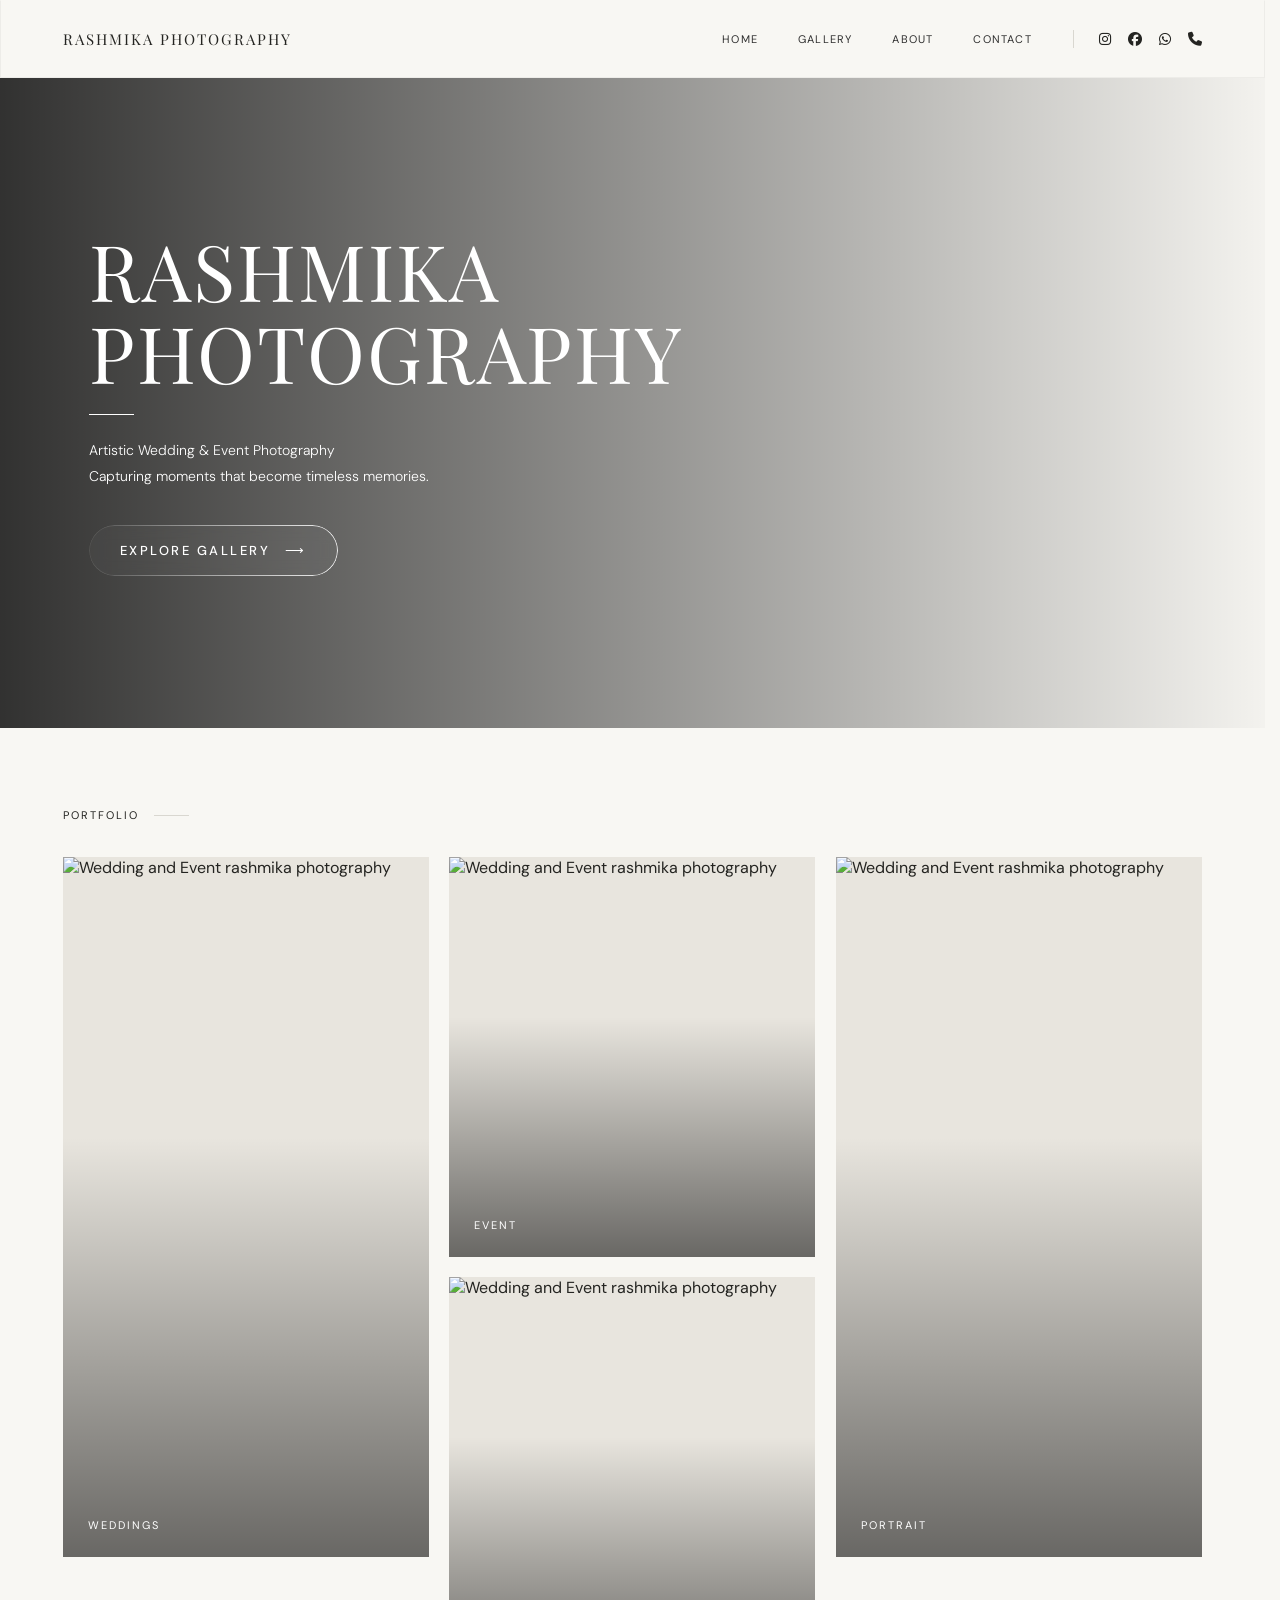
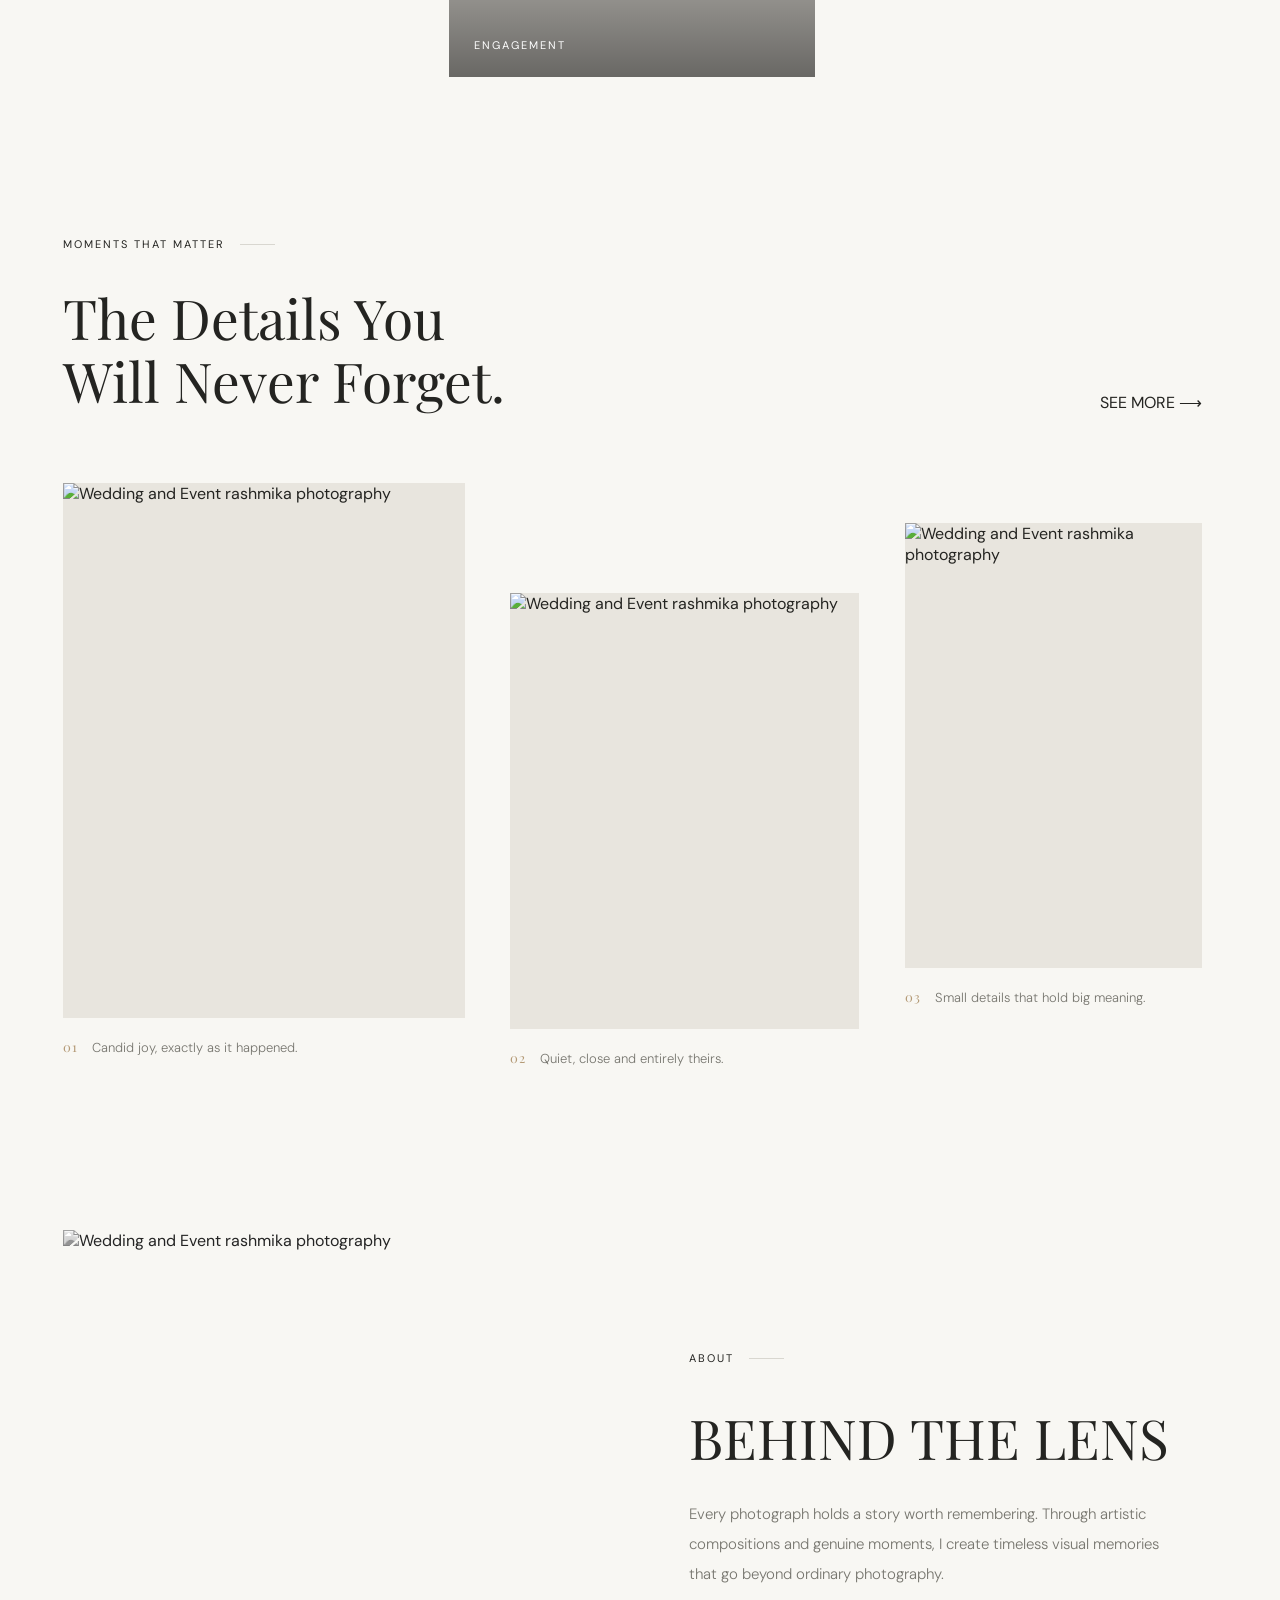
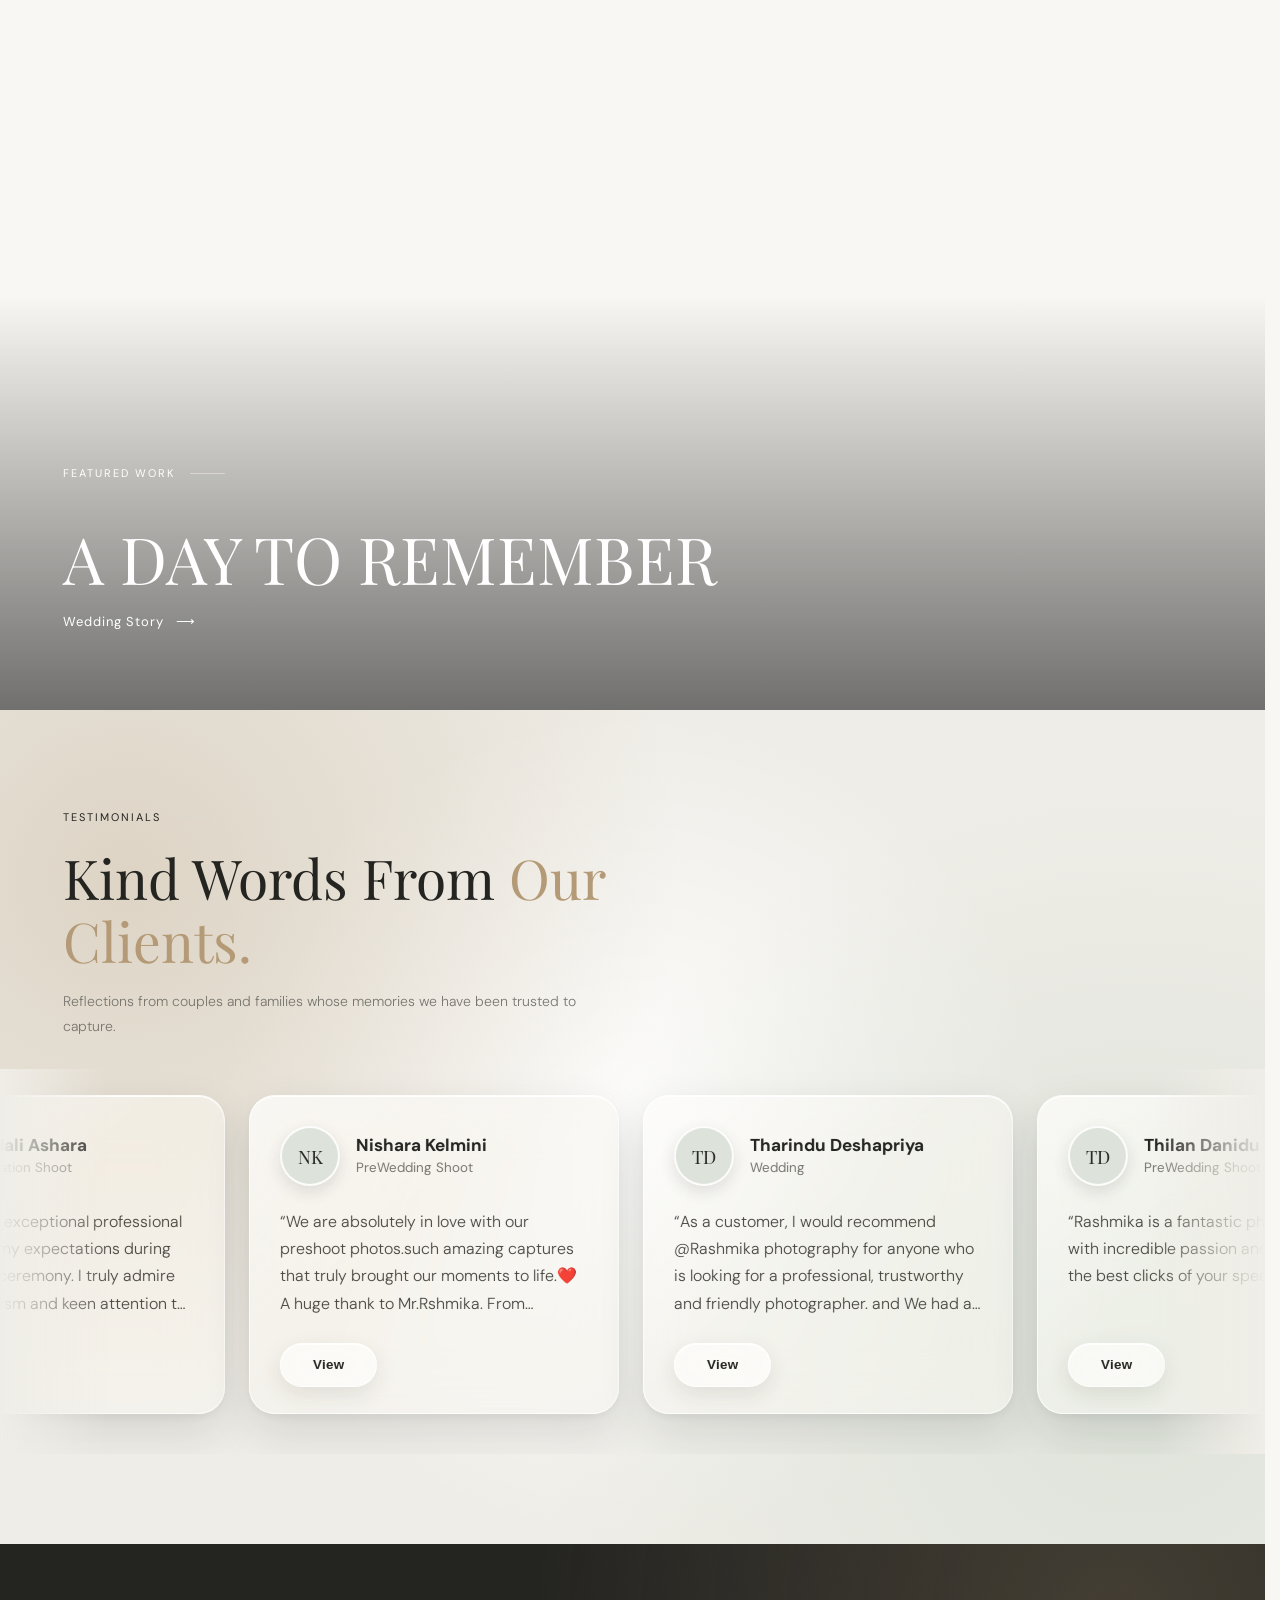
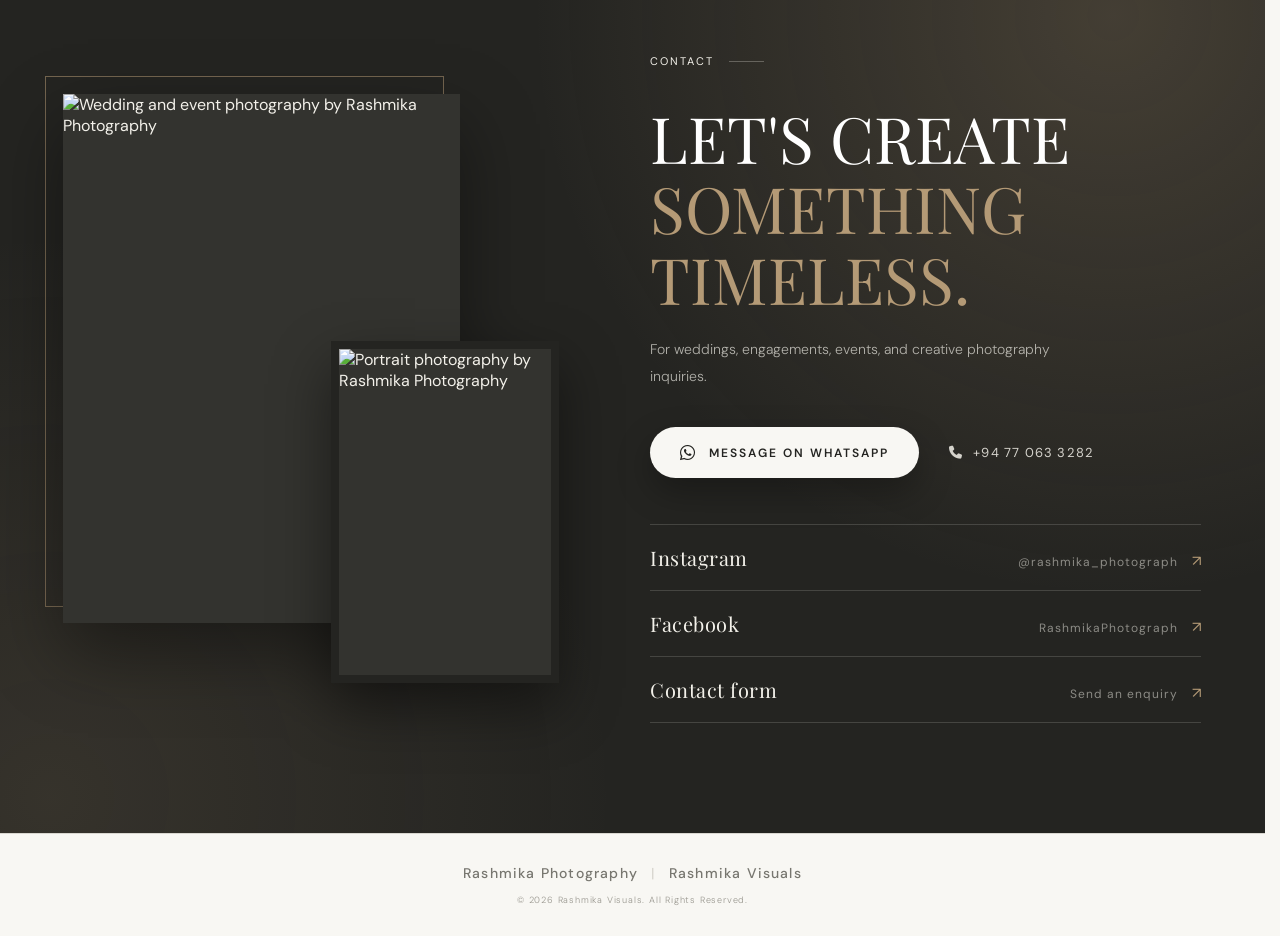
==== index.html @ 68384093 "Your commit message here" ====
<!DOCTYPE html>
<html lang="en">

<head>
    <meta charset="UTF-8">
    <meta name="viewport" content="width=device-width, initial-scale=1.0">

    <title>Rashmika Photography | Wedding Photography</title>
    <meta name="description" content="Artistic Wedding & Event Photography. Capturing moments that become timeless memories Artfully.">

    <!-- Open Graph / Facebook & WhatsApp -->
    <meta property="og:type" content="website">
    <meta property="og:url" content="https://rashmikaphotography.com/">
    <meta property="og:title" content="Rashmika Photography | Freeze Beautiful memories, Artfully">
    <meta property="og:description" content="Artistic Wedding & Event Photography. Capturing moments that become timeless memories Artfully.">
    <meta property="og:image" content="https://image.rashmikaphotography.com/gallery/galle-fort-rashmika-srimal-photograpy.webp">

    <!-- Twitter Card -->
    <meta name="twitter:card" content="summary_large_image">
    <meta name="twitter:url" content="https://rashmikaphotography.com/">
    <meta name="twitter:title" content="Rashmika Photography | Freeze Beautiful memories, Artfully">
    <meta name="twitter:description" content="Artistic Wedding & Event Photography. Capturing moments that become timeless memories Artfully">
    <meta name="twitter:image" content="https://image.rashmikaphotography.com/gallery/galle-fort-rashmika-srimal-photograpy.webp">

    <!-- Icons -->
    <link rel="icon" type="image/png" href="./Favilcon.png?v=2">
    <link rel="apple-touch-icon" href="./Favilcon.png?v=2">

    <!-- Fonts & icon library -->
    <link rel="preconnect" href="https://fonts.googleapis.com">
    <link rel="preconnect" href="https://fonts.gstatic.com" crossorigin>
    <link rel="preload" as="style" href="https://fonts.googleapis.com/css2?family=DM+Sans:wght@300;400;500;600&family=Playfair+Display:wght@400;500;600&display=optional">
    <link rel="stylesheet" href="https://fonts.googleapis.com/css2?family=DM+Sans:wght@300;400;500;600&family=Playfair+Display:wght@400;500;600&display=optional">
    <link rel="stylesheet" href="https://cdnjs.cloudflare.com/ajax/libs/font-awesome/6.7.2/css/all.min.css">

    <!-- Google tag (gtag.js) -->
    <script async src="https://www.googletagmanager.com/gtag/js?id=G-F079YV589F"></script>
    <script>
        window.dataLayer = window.dataLayer || [];
        function gtag() { dataLayer.push(arguments); }
        gtag('js', new Date());
        gtag('config', 'G-F079YV589F');
    </script>

    <style>
/* ==========================================================================
   TABLE OF CONTENTS
   1.  Design tokens
   2.  Base / reset
   3.  Shared components (section label, screen-reader text)
   4.  Header & navigation
   5.  Hero
   6.  Portfolio
   7.  Moments
   8.  About
   9.  Featured work
   10. Testimonials
   11. Contact
   12. Footer
   13. Scroll-reveal animation
   14. Reduced-motion overrides
   ========================================================================== */


/* ==========================================================================
   1. DESIGN TOKENS
   ========================================================================== */
:root {
    --bg: #f8f7f3;
    --text: #242421;
    --muted: #77766f;
    --border: #d9d7d0;
    --accent: #b49a76;
    --sage: #DDE3DA;

    --serif: 'Playfair Display', serif;
    --sans: 'DM Sans', sans-serif;

    --ease: cubic-bezier(.22, .61, .36, 1);
}


/* ==========================================================================
   2. BASE / RESET
   ========================================================================== */
* {
    margin: 0;
    padding: 0;
    box-sizing: border-box;
}

html {
    scrollbar-gutter: stable;
    scroll-behavior: smooth;
    scroll-padding-top: 82px;
}

body {
    background: var(--bg);
    color: var(--text);
    font-family: var(--sans);
    overflow-x: hidden;
}

a {
    color: inherit;
    text-decoration: none;
}

a,
button {
    -webkit-tap-highlight-color: rgba(180, 154, 118, 0.20);
}

a:focus,
button:focus {
    outline: none;
}

a:focus-visible,
button:focus-visible {
    outline: 1px solid var(--accent);
    outline-offset: 4px;
}

img {
    display: block;
    width: 100%;
    object-fit: cover;
}

h1, h2, h3 {
    font-family: var(--serif);
    font-weight: 400;
}

section {
    padding: 80px 5%;
}


/* ==========================================================================
   3. SHARED COMPONENTS
   ========================================================================== */
.section-label {
    display: flex;
    align-items: center;
    gap: 15px;
    margin-bottom: 35px;
    font-size: 11px;
    letter-spacing: 2px;
    text-transform: uppercase;
}

.section-label::after {
    content: "";
    width: 35px;
    height: 1px;
    background: var(--border);
}

/* Visually hidden, still readable by screen readers / search engines */
.sr-only {
    position: absolute;
    width: 1px;
    height: 1px;
    padding: 0;
    margin: -1px;
    overflow: hidden;
    clip: rect(0, 0, 0, 0);
    white-space: nowrap;
    border: 0;
}


/* ==========================================================================
   4. HEADER & NAVIGATION
   ========================================================================== */
/* ==========================================================================
   4. HEADER & NAVIGATION  (floating glass header + card menu)
   ========================================================================== */
header {
    position: sticky;
    top: 0;
    z-index: 1000;
    display: flex;
    align-items: center;
    justify-content: space-between;
    width: 100%;
    height: 78px;
    margin: 0 auto;
    padding: 0 5%;
    background: transparent;
    border-radius: 0;
    transition:
        top 0.55s var(--ease),
        width 0.55s var(--ease),
        padding 0.55s var(--ease),
        border-radius 0.55s var(--ease);
}

/* Glass layer lives in ::before so child glass (mobile menu) still blurs the page */
header::before {
    content: "";
    position: absolute;
    inset: 0;
    z-index: -1;
    pointer-events: none;
    border-radius: inherit;
    background: var(--bg);
    border: 1px solid rgba(0, 0, 0, 0.04);
    border-top-color: transparent;
    -webkit-backdrop-filter: blur(0px) saturate(100%);
    backdrop-filter: blur(0px) saturate(100%);
    box-shadow: 0 0 0 rgba(36, 36, 33, 0);
    transition:
        background 0.55s var(--ease),
        border-color 0.55s var(--ease),
        box-shadow 0.55s var(--ease),
        backdrop-filter 0.55s var(--ease),
        -webkit-backdrop-filter 0.55s var(--ease);
}

/* ---- Scrolled: floating, rounded, glass ---- */
header.scrolled {
    top: 14px;
    width: calc(100% - 32px);
    padding: 0 28px;
    border-radius: 26px;
}

header.scrolled::before {
    background: rgba(248, 247, 243, 0.55);
    border-color: rgba(255, 255, 255, 0.75);
    -webkit-backdrop-filter: blur(24px) saturate(185%);
    backdrop-filter: blur(24px) saturate(185%);
    box-shadow:
        0 18px 44px rgba(36, 36, 33, 0.14),
        0 4px 12px rgba(36, 36, 33, 0.06),
        inset 0 1px 0 rgba(255, 255, 255, 0.9);
}

.logo {
    font-family: var(--serif);
    font-size: 23px;
    letter-spacing: 3px;
    white-space: nowrap;
    transition: font-weight 0.4s ease;
}

    .logo {
        font-size: 15px;
        letter-spacing: 2px;
    }

header.scrolled .logo {
    font-weight: 600;
}

.nav-area {
    display: flex;
    align-items: center;
    gap: 25px;
}

nav {
    display: flex;
    align-items: center;
    gap: 8px;
}

nav a {
    padding: 11px 15px;
    font-size: 11px;
    letter-spacing: 1.2px;
    text-transform: uppercase;
    color: #303030; /* gray color */
    border: 1px solid transparent;
    border-radius: 50px;
    transition:
        border-color 0.18s ease,
        color 0.18s ease,
        background 0.18s ease,
        font-weight 0.3s ease;
}

/* Slightly bolder, still refined, once the header turns to glass */
header.scrolled nav a {
    font-weight: 600;
    
}

nav a:hover {
    color: var(--text);
    background: transparent;
    border-color: var(--text);
}

/* Social icons */
.socials {
    display: flex;
    align-items: center;
    gap: 17px;
    padding-left: 25px;
    border-left: 1px solid var(--border);
}



.socials a {
    font-size: 14px;
    font-weight: 600;
    transition: color 0.2s ease;
}

.socials .fa-facebook-f {
    font-size: 13px;
    opacity: 0.85;
}


.socials a:hover {
    color: var(--accent);
}

/* Mobile menu button (hidden on desktop) */
.menu-toggle {
    display: none;
    background: none;
    border: none;
    font-size: 26px;
    color: var(--text);
    cursor: pointer;
}

/* ---- Tablet ---- */
@media (max-width: 900px) {
    header {
        height: 72px;
    }

    header.scrolled {
        padding: 0 20px;
    }

    .logo {
        font-size: 19px;
    }

    .nav-area {
        gap: 10px;
    }

    nav {
        gap: 0;
    }

    nav a {
        padding: 10px 9px;
        font-size: 10px;
    }

    .socials {
        gap: 10px;
        padding-left: 12px;
    }
}

/* ---- Mobile: floating card menu that grows out of the button ---- */
@media (max-width: 650px) {
    header.scrolled {
        top: 10px;
        width: calc(100% - 20px);
        border-radius: 22px;
    }

    .menu-toggle {
        display: block;
        position: relative;
        z-index: 2;
        width: 40px;
        height: 40px;
        line-height: 1;
        -webkit-tap-highlight-color: transparent;
    }

    .nav-area {
        position: absolute;
        top: calc(100% + 10px);          /* gap between header and menu */
        left: 24px;                       /* page visible on both sides */
        right: 24px;
        width: auto;
        flex-direction: column;
        align-items: stretch;
        gap: 0;
        padding: 22px 6% 24px;
        border: 1px solid rgba(255, 255, 255, 0.8);
        border-radius: 26px;
        background: rgba(248, 247, 243, 0.62);
        -webkit-backdrop-filter: blur(26px) saturate(190%);
        backdrop-filter: blur(26px) saturate(190%);
        box-shadow:
            0 28px 70px rgba(36, 36, 33, 0.2),
            0 6px 16px rgba(36, 36, 33, 0.07),
            inset 0 1px 0 rgba(255, 255, 255, 0.9);

        /* closed state: tiny, sitting at the menu button (top-right) */
                transform-origin: calc(100% - 15px) -46px;
        transform: scale(0.06);
        opacity: 0;
        visibility: hidden;
        pointer-events: none;
        transition:
            transform 0.42s cubic-bezier(0.55, 0, 0.8, 0.3),
            opacity 0.28s ease 0.08s,
            visibility 0s linear 0.45s;
    }

    /* Scrolled header is inset 10px already, so the card matches its width */
        /* Scrolled header is already inset 10px, so a smaller extra inset is enough */
    header.scrolled .nav-area {
        left: 14px;
        right: 14px;
        transform-origin: calc(100% - 26px) -46px;
    }

    .nav-area.active {
        transform: scale(1);
        opacity: 1;
        visibility: visible;
        pointer-events: auto;
        transition:
            transform 0.6s cubic-bezier(0.22, 1.12, 0.36, 1),
            opacity 0.3s ease,
            visibility 0s;
    }

    nav {
        flex-direction: column;
        align-items: center;
        justify-content: center;
        gap: 6px;
        width: 100%;
    }

    nav a {
        width: fit-content;
        padding: 12px 24px;
        font-size: 12px;
        font-weight: 600;
        letter-spacing: 1.8px;
        text-align: center;
        opacity: 0;
        transform: translateY(-8px);
        transition:
            opacity 0.3s ease,
            transform 0.45s var(--ease),
            border-color 0.2s ease,
            background 0.2s ease;
        -webkit-tap-highlight-color: transparent;
    }

    nav a:active,
    nav a:focus {
        color: var(--text);
        background: rgba(180, 154, 118, 0.14);
        border-color: rgba(180, 154, 118, 0.35);
    }

    /* Staggered reveal after the card has grown */
    .nav-area.active nav a {
        opacity: 1;
        transform: translateY(0);
    }

    .nav-area.active nav a:nth-child(1) { transition-delay: 0.14s; }
    .nav-area.active nav a:nth-child(2) { transition-delay: 0.19s; }
    .nav-area.active nav a:nth-child(3) { transition-delay: 0.24s; }
    .nav-area.active nav a:nth-child(4) { transition-delay: 0.29s; }

    .socials {
        justify-content: center;
        gap: 22px;
        margin-top: 12px;
        padding: 18px 10px 0;
        border-left: none;
        border-top: 1px solid rgba(36, 36, 33, 0.12);
    }
}

@media (prefers-reduced-motion: reduce) {
    header,
    header::before,
    .nav-area,
    nav a {
        transition: none !important;
    }
}


/* ==========================================================================
   5. HERO
   ========================================================================== */
.hero {
    position: relative;
    display: flex;
    align-items: center;
    height: 650px;
    min-height: 550px;
    padding: 0 7%;
    color: white;
    background:
        linear-gradient(90deg, rgba(0, 0, 0, 0.80), rgba(0, 0, 0, 0.02)),
        url('https://image.rashmikaphotography.com/asset%20image/rashmika-photography-wedding-.webp')
        center 45% / cover no-repeat;
}

.hero-content {
    max-width: 480px;
}

.hero h1 {
    margin-bottom: 20px;
    font-size: clamp(40px, 7vw, 78px);
    line-height: 1.05;
    letter-spacing: 2px;
}

.hero-line {
    width: 45px;
    height: 1px;
    margin-bottom: 22px;
    background: white;
}

.hero p {
    max-width: 350px;
    font-size: 14px;
    font-weight: 300;
    line-height: 1.9;
}

/* Hero call-to-action with animated border shine */
.hero-link {
    position: relative;
    z-index: 1;
    display: inline-flex;
    align-items: center;
    gap: 15px;
    margin-top: 35px;
    padding: 16px 30px;
    font-size: 13px;
    font-weight: 500;
    letter-spacing: 2.5px;
    text-transform: uppercase;
    color: #ffffff;
    background: rgba(255, 255, 255, 0.03);
    background-clip: padding-box;
    border: 1px solid transparent;
    border-radius: 50px;
    backdrop-filter: blur(8px);
    transition: all 0.4s cubic-bezier(0.16, 1, 0.3, 1);
}

.hero-link::before {
    content: '';
    position: absolute;
    inset: -1px;
    z-index: -1;
    padding: 1px;
    border-radius: 50px;
    background: linear-gradient(
        90deg,
        rgba(255, 255, 255, 0.1) 0%,
        rgba(255, 255, 255, 0.9) 50%,
        rgba(255, 255, 255, 0.1) 100%
    );
    background-size: 200% 100%;
    -webkit-mask:
        linear-gradient(#fff 0 0) content-box,
        linear-gradient(#fff 0 0);
    -webkit-mask-composite: xor;
    mask:
        linear-gradient(#fff 0 0) content-box,
        linear-gradient(#fff 0 0);
    mask-composite: exclude;
    animation: borderShine 3.5s infinite linear;
    pointer-events: none;
}

@keyframes borderShine {
    0%   { background-position: 200% 0; }
    100% { background-position: -200% 0; }
}

.hero-link span {
    display: inline-block;
    transition: transform 0.3s cubic-bezier(0.16, 1, 0.3, 1);
}

.hero-link:hover {
    color: var(--text);
    background: #ffffff;
    box-shadow: 0 10px 30px rgba(255, 255, 255, 0.15);
    transform: translateY(-2px);
}

.hero-link:hover span {
    transform: translateX(6px);
}

.hero-link:active {
    transform: translateY(0) scale(0.97);
}

@media (max-width: 768px) {
    .hero {
        height: 500px;
        background:
            linear-gradient(90deg, rgba(0, 0, 0, 0.75) 0%, rgba(0, 0, 0, 0.35) 100%),
            url('https://image.rashmikaphotography.com/asset%20image/hero-rashmika-photography.avif')
            center center / cover no-repeat;
    }
}

@media (max-width: 768px) {
    .hero-content {
        margin-top: 90px;
    }
}


/* ==========================================================================
   6. PORTFOLIO
   ========================================================================== */
.portfolio-grid {
    display: grid;
    grid-template-columns: 1fr 1fr 1fr;
    gap: 20px;
    align-items: start;
}

.portfolio-column {
    display: flex;
    flex-direction: column;
    gap: 20px;
}

.portfolio-item {
    position: relative;
    overflow: hidden;
    background: #e8e5de;
    cursor: pointer;
    -webkit-tap-highlight-color: rgba(180, 154, 118, 0.20);
}

.portfolio-item img {
    height: 100%;
    min-height: 300px;
    transition: transform 0.8s cubic-bezier(.2, .7, .2, 1);
}

.portfolio-item:hover img {
    transform: scale(1.045);
}

.portfolio-item.tall img,
.portfolio-item.large img {
    height: 700px;
}

.portfolio-item.medium img {
    height: 400px;
}

/* Bottom gradient behind the title */
.portfolio-item::after {
    content: "";
    position: absolute;
    inset: 40% 0 0;
    background: linear-gradient(transparent, rgba(0, 0, 0, 0.55));
    pointer-events: none;
}

.portfolio-title {
    position: absolute;
    bottom: 25px;
    left: 25px;
    z-index: 2;
    font-size: 11px;
    letter-spacing: 2px;
    text-transform: uppercase;
    color: white;
}

@media (max-width: 900px) {
    .portfolio-item.tall img,
    .portfolio-item.large img {
        height: 400px;
    }
}

@media (max-width: 768px) {
    .portfolio-grid {
        grid-template-columns: 1fr;
    }
}


/* ==========================================================================
   7. MOMENTS THAT MATTER
   ========================================================================== */
.moments-head {
    display: flex;
    justify-content: space-between;
    align-items: flex-end;
    gap: 30px;
    margin-bottom: 70px;
}

.moments-head h2 {
    font-size: clamp(34px, 5vw, 55px);
    line-height: 1.15;
}

.moments-link {
    white-space: nowrap;
}

.moments-grid {
    display: grid;
    grid-template-columns: 1.15fr 1fr 0.85fr;
    gap: 4%;
    align-items: start;
}

.moment {
    margin: 0;
}

/* Staggered vertical rhythm */
.moment:nth-child(2) { margin-top: 110px; }
.moment:nth-child(3) { margin-top: 40px; }

.moment-frame {
    overflow: hidden;
    background: #e8e5de;
}

.moment-frame img {
    height: 100%;
    transition: transform 1s cubic-bezier(.2, .7, .2, 1);
}

.moment:nth-child(1) .moment-frame { aspect-ratio: 3 / 4; }
.moment:nth-child(2) .moment-frame { aspect-ratio: 4 / 5; }
.moment:nth-child(3) .moment-frame { aspect-ratio: 2 / 3; }

.moment figcaption {
    display: flex;
    align-items: baseline;
    gap: 14px;
    margin-top: 18px;
    font-size: 13px;
    font-weight: 300;
    line-height: 1.7;
    color: var(--muted);
}

.moment figcaption span {
    font-family: var(--serif);
    font-size: 13px;
    letter-spacing: 1px;
    color: var(--accent);
}

/* Hover zoom only on devices that truly hover */
@media (hover: hover) {
    .moment:hover .moment-frame img {
        transform: scale(1.05);
    }
}

@media (max-width: 900px) {
    .moments-grid {
        grid-template-columns: 1fr 1fr;
        gap: 30px;
    }

    .moment:nth-child(1) { grid-column: 1 / -1; }
    .moment:nth-child(1) .moment-frame { aspect-ratio: 4 / 3; }
    .moment:nth-child(2) { margin-top: 0; }
    .moment:nth-child(3) { margin-top: 50px; }
}

@media (max-width: 600px) {
    .moments-head {
        flex-direction: column;
        align-items: flex-start;
        margin-bottom: 45px;
    }

    .moments-grid {
        grid-template-columns: 1fr;
        gap: 45px;
    }

    .moment:nth-child(n) { margin-top: 0; }

    /* Gentle stagger kept on mobile */
    .moment:nth-child(2) {
        width: 85%;
        margin-left: auto;
    }

    .moment:nth-child(1) .moment-frame,
    .moment:nth-child(2) .moment-frame,
    .moment:nth-child(3) .moment-frame {
        aspect-ratio: 4 / 5;
    }
}


/* ==========================================================================
   8. ABOUT
   ========================================================================== */
.about {
    display: grid;
    grid-template-columns: 1fr 1fr;
    align-items: center;
    gap: 10%;
}

.about-image img {
    height: 480px;
    filter: grayscale(100%);
}

.about-content {
    max-width: 500px;
}

.about-content h2 {
    margin-bottom: 25px;
    font-size: clamp(38px, 5vw, 55px);
}

.about-content p {
    font-size: 15px;
    font-weight: 300;
    line-height: 2;
    color: var(--muted);
}


/* ==========================================================================
   9. FEATURED WORK
   ========================================================================== */
.featured {
    display: flex;
    align-items: end;
    height: 520px;
    color: white;
    background:
        linear-gradient(0deg, rgba(0, 0, 0, 0.55), transparent 80%),
        url('https://image.rashmikaphotography.com/asset%20image/rashmika-photography-about.webp')
        center 50% / cover no-repeat;
}

.featured-content h2 {
    margin-bottom: 12px;
    font-size: clamp(38px, 6vw, 65px);
}

.featured-content p {
    font-size: 13px;
    letter-spacing: 1px;
}


/* ==========================================================================
   10. TESTIMONIALS (glass marquee + screenshot popup)
   ========================================================================== */
.testimonials-section {
    position: relative;
    overflow: hidden;
    padding: 100px 0 90px; /* no side padding: marquee spans full width */
    background:
        radial-gradient(circle at 10% 20%, rgba(180, 154, 118, .30), transparent 42%),
        radial-gradient(circle at 90% 80%, rgba(221, 227, 218, .95), transparent 46%),
        radial-gradient(circle at 50% 50%, rgba(255, 255, 255, .9), transparent 55%),
        #EFEDE7;
}

.t-head {
    max-width: 760px;
    margin-bottom: 30px;
    padding: 0 5%;
}

.t-head .section-label {
    margin-bottom: 22px;
}

.t-head h2 {
    margin-bottom: 16px;
    font-size: clamp(34px, 5vw, 55px);
    line-height: 1.15;
}

.t-head h2 .accent {
    color: var(--accent);
}

.t-head p {
    max-width: 520px;
    font-size: 14px;
    font-weight: 300;
    line-height: 1.8;
    color: var(--muted);
}

/* ---- Marquee ---- */
.t-marquee {
    position: relative;
    width: 100%;
    padding: 26px 0 40px;
    overflow: hidden;
    cursor: grab;
    touch-action: pan-y;
    user-select: none;
    -webkit-user-select: none;
}

.t-marquee.is-drag {
    cursor: grabbing;
}

.t-marquee img {
    pointer-events: none;
    -webkit-user-drag: none;
}

/* Edge fades */
.t-marquee::before,
.t-marquee::after {
    content: "";
    position: absolute;
    top: 0;
    bottom: 0;
    z-index: 2;
    width: 110px;
    pointer-events: none;
}

.t-marquee::before { left: 0;  background: linear-gradient(to right, #EFEDE7, rgba(239, 237, 231, 0)); }
.t-marquee::after  { right: 0; background: linear-gradient(to left,  #EFEDE7, rgba(239, 237, 231, 0)); }

.t-track {
    display: flex;
    width: max-content;
    will-change: transform;
}

/* ---- Glass card ---- */
.t-card {
    position: relative;
    isolation: isolate;
    display: flex;
    flex-direction: column;
    flex-shrink: 0;
    width: 370px;
    margin-right: 24px;
    padding: 30px 30px 26px;
    overflow: hidden;
    border: 1px solid rgba(255, 255, 255, .75);
    border-radius: 26px;
    background: rgba(248, 247, 243, .58);
    backdrop-filter: blur(26px) saturate(180%);
    -webkit-backdrop-filter: blur(26px) saturate(180%);
    box-shadow:
        0 18px 45px rgba(36, 36, 33, .12),
        0 4px 10px rgba(36, 36, 33, .05),
        inset 0 1px 0 rgba(255, 255, 255, .9);
    transition:
        transform 400ms var(--ease),
        box-shadow 400ms var(--ease),
        background 400ms var(--ease);
}

.t-card::before {
    content: "";
    position: absolute;
    inset: 0;
    z-index: -1;
    pointer-events: none;
    background: linear-gradient(135deg, rgba(255, 255, 255, .55) 0%, rgba(255, 255, 255, 0) 45%);
}

@media (hover: hover) {
    .t-card:hover {
        transform: translateY(-6px);
        background: rgba(255, 255, 255, .72);
        box-shadow:
            0 30px 70px rgba(36, 36, 33, .18),
            0 8px 18px rgba(36, 36, 33, .07),
            inset 0 1px 0 #fff;
    }
}

/* Card header: avatar + name */
.t-head-row {
    display: flex;
    align-items: center;
    gap: 16px;
    margin-bottom: 22px;
}

.t-avatar {
    position: relative;
    display: grid;
    place-items: center;
    flex: 0 0 60px;
    width: 60px;
    height: 60px;
    overflow: hidden;
    font-family: var(--serif);
    font-size: 1.15rem;
    color: var(--text);
    background: var(--sage);
    border: 2px solid rgba(255, 255, 255, .9);
    border-radius: 50%;
    box-shadow: 0 6px 16px rgba(36, 36, 33, .12);
}

.t-avatar img {
    position: absolute;
    inset: 0;
    width: 100%;
    height: 100%;
    object-fit: cover;
}

.t-who {
    min-width: 0;
}

.t-name {
    margin: 0;
    font-family: var(--sans);
    font-size: 1.08rem;
    font-weight: 700;
    letter-spacing: 0;
    line-height: 1.25;
    color: var(--text);
}

.t-org {
    display: block;
    margin-top: 3px;
    font-size: .84rem;
    line-height: 1.35;
    color: var(--muted);
}

/* Review text: always clamped to 4 lines */
.t-text {
    display: -webkit-box;
    height: calc(1.7em * 4);
    margin: 0 0 26px;
    overflow: hidden;
    font-size: 1rem;
    font-weight: 300;
    line-height: 1.7;
    color: #46453f;
    -webkit-line-clamp: 4;
    line-clamp: 4;
    -webkit-box-orient: vertical;
}

/* "View" button */
.t-view {
    align-self: flex-start;
    display: inline-flex;
    align-items: center;
    justify-content: center;
    min-height: 44px;
    margin-top: auto;
    padding: 10px 32px;
    font-size: .84rem;
    font-weight: 700;
    letter-spacing: .02em;
    color: var(--text);
    background: rgba(255, 255, 255, .55);
    border: 1px solid rgba(255, 255, 255, .8);
    border-radius: 999px;
    backdrop-filter: blur(20px) saturate(180%);
    -webkit-backdrop-filter: blur(20px) saturate(180%);
    box-shadow: 0 8px 22px rgba(36, 36, 33, .10), inset 0 1px 0 rgba(255, 255, 255, .9);
    cursor: pointer;
    transition: transform 300ms var(--ease), background 300ms var(--ease);
}

@media (hover: hover) {
    .t-view:hover {
        background: rgba(255, 255, 255, .9);
        transform: translateY(-2px);
    }
}

.t-view:active {
    transform: scale(.95);
}

/* ---- Screenshot popup ---- */
.t-modal {
    position: fixed;
    inset: 0;
    z-index: 2000;
    display: none;
    align-items: center;
    justify-content: center;
    padding: 20px;
}

.t-modal.is-on {
    display: flex;
}

.t-backdrop {
    position: absolute;
    inset: 0;
    opacity: 0;
    background: rgba(36, 36, 33, .38);
    backdrop-filter: blur(6px);
    -webkit-backdrop-filter: blur(6px);
    transition: opacity 500ms var(--ease);
}

.t-modal.is-open .t-backdrop {
    opacity: 1;
}

.t-panel {
    position: relative;
    width: min(600px, 100%);
    max-height: calc(100dvh - 40px);
    overflow: hidden;
    background: rgba(248, 247, 243, .9);
    border: 1px solid rgba(255, 255, 255, .8);
    backdrop-filter: blur(30px) saturate(190%);
    -webkit-backdrop-filter: blur(30px) saturate(190%);
    box-shadow: 0 40px 100px rgba(36, 36, 33, .35), inset 0 1px 0 rgba(255, 255, 255, .9);
    clip-path: inset(0 round 26px);
    transition: clip-path 520ms cubic-bezier(.32, .72, 0, 1);
    will-change: clip-path;
}

.t-panel-in {
    padding: 26px;
    opacity: 0;
    transform: translateY(10px);
    transition: opacity 300ms ease, transform 500ms var(--ease);
}

.t-modal.is-open .t-panel-in {
    opacity: 1;
    transform: none;
    transition-delay: 220ms;
}

.t-panel-top {
    display: flex;
    align-items: center;
    gap: 14px;
    margin-bottom: 18px;
    padding-right: 52px;
}

.t-panel-top .t-avatar {
    flex-basis: 46px;
    width: 46px;
    height: 46px;
    font-size: 1rem;
}

.t-shot {
    display: grid;
    place-items: center;
    min-height: 160px;
    overflow: hidden;
    font-size: .8rem;
    color: var(--muted);
    background: rgba(255, 255, 255, .7);
    border: 1px solid var(--border);
    border-radius: 16px;
}

.t-shot img {
    display: block;
    width: 100%;
    height: auto;
    max-height: calc(100dvh - 190px);
    object-fit: contain;
}

.t-close {
    position: absolute;
    top: 18px;
    right: 18px;
    z-index: 3;
    display: grid;
    place-items: center;
    width: 40px;
    height: 40px;
    opacity: 0;
    background: rgba(255, 255, 255, .7);
    border: 1px solid rgba(255, 255, 255, .85);
    border-radius: 50%;
    box-shadow: 0 6px 18px rgba(36, 36, 33, .12);
    cursor: pointer;
    transform: scale(.7) rotate(-45deg);
    transition: opacity 300ms ease, transform 450ms var(--ease), background 250ms ease;
}

.t-modal.is-open .t-close {
    opacity: 1;
    transform: none;
    transition-delay: 260ms;
}

.t-close:hover {
    background: #fff;
}

.t-close::before,
.t-close::after {
    content: "";
    position: absolute;
    width: 16px;
    height: 1.5px;
    background: var(--text);
}

.t-close::before { transform: rotate(45deg); }
.t-close::after  { transform: rotate(-45deg); }

@media (max-width: 768px) {
    .testimonials-section {
        padding: 70px 0 60px;
    }

    .t-card {
        width: 304px;
        margin-right: 16px;
        padding: 24px 22px 22px;
        border-radius: 22px;
    }

    .t-avatar {
        flex-basis: 54px;
        width: 54px;
        height: 54px;
    }

    .t-name { font-size: 1rem; }
    .t-text { font-size: .95rem; }

    .t-marquee::before,
    .t-marquee::after {
        width: 40px;
    }

    .t-panel-in {
        padding: 20px;
    }
}


/* ==========================================================================
   11. CONTACT
   Dark "finale" section: photo collage + rotating badge on one side,
   headline, primary call-to-action and refined link list on the other.
   ========================================================================== */
.contact {
    position: relative;
    overflow: hidden;
    padding: 110px 5%;
    color: #f3f1ea;
    background:
        radial-gradient(circle at 88% 8%, rgba(180, 154, 118, .22), transparent 42%),
        radial-gradient(circle at 4% 96%, rgba(180, 154, 118, .12), transparent 38%),
        var(--text);
}

.contact-inner {
    display: grid;
    grid-template-columns: minmax(0, .9fr) minmax(0, 1fr);
    grid-template-areas: "visual content";
    align-items: center;
    gap: 8%;
    max-width: 1240px;
    margin: 0 auto;
}

.contact .section-label::after {
    background: rgba(243, 241, 234, .28);
}

/* ---- Photo collage ---- */
.contact-visual {
    grid-area: visual;
    position: relative;
    width: 100%;
    max-width: 540px;
    padding-bottom: 60px;
}

/* Thin offset frame behind the main photo */
.contact-visual::before {
    content: "";
    position: absolute;
    top: -18px;
    left: -18px;
    width: 80%;
    aspect-ratio: 3 / 4;
    border: 1px solid rgba(180, 154, 118, .55);
    pointer-events: none;
}

.contact-photo {
    position: relative;
    overflow: hidden;
    background: #33332f;
}

.contact-photo img {
    height: 100%;
    transition: transform 1.2s cubic-bezier(.2, .7, .2, 1);
}

.contact-photo--main {
    width: 80%;
    aspect-ratio: 3 / 4;
    box-shadow: 0 30px 70px rgba(0, 0, 0, .4);
}

.contact-photo--accent {
    position: absolute;
    right: 0;
    bottom: 0;
    width: 46%;
    aspect-ratio: 2 / 3;
    border: 8px solid var(--text);  /* same colour as the section = "cut-out" look */
    box-shadow: 0 24px 55px rgba(0, 0, 0, .45);
}

@media (hover: hover) {
    .contact-visual:hover .contact-photo img {
        transform: scale(1.05);
    }
}

/* Rotating circular badge */
.contact-badge {
    position: absolute;
    top: 5%;
    right: 2%;
    z-index: 2;
    display: grid;
    place-items: center;
    width: 124px;
    height: 124px;
    color: var(--text);
    background: var(--accent);
    border-radius: 50%;
    box-shadow: 0 18px 40px rgba(0, 0, 0, .35);
}

.contact-badge svg {
    position: absolute;
    inset: 0;
    width: 100%;
    height: 100%;
    animation: badgeSpin 22s linear infinite;
}

.contact-badge text {
    font-family: var(--sans);
    font-size: 15px;
    font-weight: 600;
    fill: currentColor;
}

.contact-badge i {
    font-size: 22px;
}

@keyframes badgeSpin {
    to { transform: rotate(360deg); }
}

/* ---- Content ---- */
.contact-content {
    grid-area: content;
}

.contact h2 {
    margin-bottom: 22px;
    font-size: clamp(38px, 5vw, 64px);
    line-height: 1.1;
    color: #fff;
}

.contact h2 .accent {
    color: var(--accent);
}

.contact-content p {
    max-width: 420px;
    margin-bottom: 38px;
    font-size: 14px;
    font-weight: 300;
    line-height: 1.9;
    color: rgba(243, 241, 234, .68);
}

.contact-actions {
    display: flex;
    flex-wrap: wrap;
    align-items: center;
    gap: 16px 30px;
    margin-bottom: 46px;
}

.contact-cta {
    display: inline-flex;
    align-items: center;
    gap: 12px;
    padding: 17px 30px;
    font-size: 12px;
    font-weight: 600;
    letter-spacing: 2px;
    text-transform: uppercase;
    color: var(--text);
    background: var(--bg);
    border-radius: 50px;
    box-shadow: 0 14px 34px rgba(0, 0, 0, .28);
    transition:
        background 300ms var(--ease),
        transform 300ms var(--ease),
        box-shadow 300ms var(--ease);
}

.contact-cta i {
    font-size: 17px;
}

.contact-cta:hover {
    background: var(--accent);
    box-shadow: 0 18px 40px rgba(180, 154, 118, .28);
    transform: translateY(-2px);
}

.contact-cta:active {
    transform: scale(.97);
}

.contact-call {
    display: inline-flex;
    align-items: center;
    gap: 10px;
    font-size: 13px;
    letter-spacing: 1.2px;
    color: rgba(243, 241, 234, .85);
    transition: color .25s ease;
}

.contact-call:hover {
    color: var(--accent);
}

.contact-links {
    border-top: 1px solid rgba(243, 241, 234, .16);
}

.contact-links a {
    display: flex;
    align-items: baseline;
    gap: 14px;
    padding: 19px 0;
    border-bottom: 1px solid rgba(243, 241, 234, .16);
    transition: padding .25s ease, color .25s ease;
}

.contact-link-name {
    font-family: var(--serif);
    font-size: 20px;
    letter-spacing: .5px;
}

.contact-link-handle {
    margin-left: auto;
    font-size: 12px;
    letter-spacing: 1px;
    color: rgba(243, 241, 234, .5);
}

.contact-link-arrow {
    font-size: 15px;
    color: var(--accent);
    transition: transform .25s ease;
}

.contact-links a:hover {
    padding-left: 10px;
    color: var(--accent);
}

.contact-links a:hover .contact-link-arrow {
    transform: translate(3px, -3px);
}

@media (max-width: 900px) {
    .contact {
        padding: 80px 6%;
    }

    .contact-inner {
        grid-template-columns: 1fr;
        grid-template-areas:
            "content"
            "visual";
        gap: 80px;
    }

    .contact-visual {
        justify-self: center;
        max-width: 440px;
    }
}

@media (max-width: 480px) {
    .contact-cta {
        justify-content: center;
        width: 100%;
    }

    .contact-badge {
        width: 96px;
        height: 96px;
    }

    .contact-badge i {
        font-size: 18px;
    }

    .contact-link-name {
        font-size: 18px;
    }

    .contact-link-handle {
        font-size: 11px;
    }
}

/* Reduced motion */
@media (prefers-reduced-motion: reduce) {
    .contact-badge svg {
        animation: none;
    }

    .contact-photo img,
    .contact-visual:hover .contact-photo img {
        transform: none;
        transition: none;
    }
}

/* ==========================================================================
   12. FOOTER
   ========================================================================== */
footer {
    display: flex;
    flex-direction: column;
    align-items: center;
    justify-content: center;
    gap: 12px;
    padding: 30px 6%;
    text-align: center;
    border-top: 1px solid var(--border);
}

.footer-brand {
    font-size: 14px;
    font-weight: 500;
    letter-spacing: 1.2px;
    color: var(--muted);
}

.footer-brand span {
    margin: 0 8px;
    color: var(--border);
}

.footer-bottom {
    font-size: 9px;
    font-weight: 300;
    letter-spacing: 0.8px;
    color: #99978f;
}

@media (max-width: 650px) {
    footer {
        gap: 10px;
        padding: 24px 6%;
    }

    .footer-brand {
        font-size: 10px;
        letter-spacing: 1px;
    }

    .footer-bottom {
        font-size: 8px;
        letter-spacing: 0.6px;
    }
}


/* ==========================================================================
   13. SCROLL-REVEAL ANIMATION
   ========================================================================== */
.reveal,
.reveal-left {
    opacity: 0;
    transform: translateY(45px);
    will-change: opacity, transform;
}

.reveal {
    transition:
        opacity 0.9s cubic-bezier(0.22, 1, 0.36, 1),
        transform 0.9s cubic-bezier(0.22, 1, 0.36, 1);
}

.reveal-left {
    transition:
        opacity 1s cubic-bezier(0.22, 1, 0.36, 1),
        transform 1s cubic-bezier(0.22, 1, 0.36, 1);
}

.reveal.show,
.reveal-left.show {
    opacity: 1;
    transform: translateY(0);
}

/* Stagger delays */
.reveal-delay-1 { transition-delay: 0.12s; }
.reveal-delay-2 { transition-delay: 0.24s; }


/* ==========================================================================
   14. REDUCED-MOTION OVERRIDES
   ========================================================================== */
@media (prefers-reduced-motion: reduce) {
    html {
        scroll-behavior: auto;
    }

    .reveal,
    .reveal-left {
        opacity: 1;
        transform: none;
        transition: none;
        will-change: auto;
    }

    .moment-frame img,
    .moment:hover .moment-frame img {
        transform: none;
        transition: none;
    }

    .t-card,
    .t-view,
    .t-panel,
    .t-panel-in,
    .t-close,
    .t-backdrop {
        transition: none !important;
    }
}
    </style>
</head>

<body>

<!-- ==========================================================================
     HEADER
     ========================================================================== -->
<header>
    <a href="#home" class="logo">RASHMIKA PHOTOGRAPHY</a>

    <button
        class="menu-toggle"
        id="menuToggle"
        type="button"
        aria-label="Toggle navigation"
        aria-expanded="false"
        aria-controls="navArea">☰</button>

    <div class="nav-area" id="navArea">
        <nav aria-label="Main navigation">
            <a href="#home">Home</a>
            <a href="gallery.html">GALLERY</a>
            <a href="#about">About</a>
            <a href="contact.html">Contact</a>
        </nav>

        <div class="socials">
            <a href="https://www.instagram.com/rashmika_photograph" target="_blank" rel="noopener noreferrer" aria-label="Instagram">
                <i class="fa-brands fa-instagram"></i>
            </a>

            <a href="https://facebook.com/RashmikaPhotograph"
                target="_blank"
                rel="noopener noreferrer"
                aria-label="Facebook">
                    <i class="fa-brands fa-facebook"></i>
                </a>

            <a href="https://wa.me/94770633282" target="_blank" rel="noopener noreferrer" aria-label="WhatsApp">
                <i class="fa-brands fa-whatsapp"></i>
            </a>
            <a href="tel:+94770633282" aria-label="Call Rashmika Photography">
                <i class="fa-solid fa-phone"></i>
            </a>
        </div>
    </div>
</header>

<main>

<!-- ==========================================================================
     HERO
     ========================================================================== -->
<section class="hero" id="home">
    <div class="hero-content">
        <h1>
            RASHMIKA<br>PHOTOGRAPHY
            <span class="sr-only"> - Wedding &amp; Event Photographer in Sri Lanka</span>
        </h1>

        <div class="hero-line"></div>

        <p>
            Artistic Wedding &amp; Event Photography
            <br>
            Capturing moments that become timeless memories.
        </p>

        <a href="gallery.html" class="hero-link">
            EXPLORE GALLERY <span aria-hidden="true">⟶</span>
        </a>
    </div>
</section>

<!-- ==========================================================================
     PORTFOLIO
     ========================================================================== -->
<section id="portfolio">
    <div class="section-label">PORTFOLIO</div>

    <div class="portfolio-grid">

        <div class="portfolio-column">
            <div class="portfolio-item tall reveal">
                <img
                    src="https://image.rashmikaphotography.com/asset%20image/rashmika_photography-wedding-couple.webp"
                    alt="Wedding and Event rashmika photography"
                    loading="lazy">
                <div class="portfolio-title">Weddings</div>
            </div>
        </div>

        <div class="portfolio-column">
            <div class="portfolio-item medium reveal reveal-delay-1">
                <img
                    src="https://image.rashmikaphotography.com/asset%20image/rashmika_photography-anuladevi.webp"
                    alt="Wedding and Event rashmika photography"
                    loading="lazy">
                <div class="portfolio-title">Event</div>
            </div>

            <div class="portfolio-item medium reveal reveal-delay-2">
                <img
                    src="https://image.rashmikaphotography.com/asset%20image/rashmikaPhoto_rashmika-photography-wedding-photography-couple-preshoot-lovely.webp"
                    alt="Wedding and Event rashmika photography"
                    loading="lazy">
                <div class="portfolio-title">Engagement</div>
            </div>
        </div>

        <div class="portfolio-column">
            <div class="portfolio-item large reveal reveal-delay-1">
                <img
                    src="https://image.rashmikaphotography.com/asset%20image/rashmika_photography-sunset-portrait.webp"
                    alt="Wedding and Event rashmika photography"
                    loading="lazy">
                <div class="portfolio-title">Portrait</div>
            </div>
        </div>

    </div>
</section>

<!-- ==========================================================================
     MOMENTS THAT MATTER
     ========================================================================== -->
<section class="moments" id="moments" aria-labelledby="moments-heading">

    <div class="moments-head reveal">
        <div>
            <div class="section-label">MOMENTS THAT MATTER</div>
            <h2 id="moments-heading">The Details You<br>Will Never Forget.</h2>
        </div>

        <a href="gallery.html" class="moments-link">
            SEE MORE <span aria-hidden="true">⟶</span>
        </a>
    </div>

    <div class="moments-grid">

        <figure class="moment reveal">
            <div class="moment-frame">
                <img
                    src="https://image.rashmikaphotography.com/asset%20image/rashmika-photography-wedding-couple-enlargment.webp"
                    alt="Wedding and Event rashmika photography"
                    width="1000"
                    height="1333"
                    loading="lazy">
            </div>
            <figcaption><span>01</span> Candid joy, exactly as it happened.</figcaption>
        </figure>

        <figure class="moment reveal reveal-delay-1">
            <div class="moment-frame">
                <img
                    src="https://image.rashmikaphotography.com/asset%20image/rashmika-photography-bride.webp"
                    alt="Wedding and Event rashmika photography"
                    width="900"
                    height="1125"
                    loading="lazy">
            </div>
            <figcaption><span>02</span> Quiet, close and entirely theirs.</figcaption>
        </figure>

        <figure class="moment reveal reveal-delay-2">
            <div class="moment-frame">
                <img
                    src="https://image.rashmikaphotography.com/asset%20image/rashmika-photography-tamil-vibe.webp"
                    alt="Wedding and Event rashmika photography"
                    width="800"
                    height="1200"
                    loading="lazy">
            </div>
            <figcaption><span>03</span> Small details that hold big meaning.</figcaption>
        </figure>

    </div>
</section>

<!-- ==========================================================================
     ABOUT
     ========================================================================== -->
<section class="about" id="about">
    <div class="about-image reveal-left">
        <img
            src="https://image.rashmikaphotography.com/asset%20image/rashmika-photography-udarata-natum.webp"
            alt="Wedding and Event rashmika photography"
            loading="lazy">
    </div>

    <div class="about-content reveal">
        <div class="section-label">ABOUT</div>

        <h2>BEHIND THE LENS</h2>

        <p>
            Every photograph holds a story worth remembering.
            Through artistic compositions and genuine moments,
            I create timeless visual memories that go beyond
            ordinary photography.
        </p>
    </div>
</section>

<!-- ==========================================================================
     FEATURED WORK
     ========================================================================== -->
<section class="featured">
    <div class="featured-content">
        <div class="section-label">FEATURED WORK</div>

        <h2>A DAY TO REMEMBER</h2>

        <p>Wedding Story &nbsp; ⟶</p>
    </div>
</section>

<!-- ==========================================================================
     TESTIMONIALS (cards are rendered by JavaScript)
     ========================================================================== -->
<section class="testimonials-section" id="testimonials" aria-labelledby="testimonialsTitle">

    <div class="t-head reveal">
        <div class="section-label">TESTIMONIALS</div>
        <h2 id="testimonialsTitle">Kind Words From <span class="accent">Our Clients.</span></h2>
        <p>Reflections from couples and families whose memories we have been trusted to capture.</p>
    </div>

    <div class="t-marquee">
        <div class="t-track" id="tTrack"></div>
    </div>

</section>

<!-- ==========================================================================
     CONTACT
     ========================================================================== -->
<section class="contact" id="contact" aria-labelledby="contactTitle">
    <div class="contact-inner">

        <div class="contact-content reveal">
            <div class="section-label">CONTACT</div>

            <h2 id="contactTitle">LET'S CREATE<br><span class="accent">SOMETHING TIMELESS.</span></h2>

            <p>
                For weddings, engagements, events,
                and creative photography inquiries.
            </p>

            <div class="contact-actions">
                <a class="contact-cta"
                   href="https://wa.me/94770633282?text=Hi%20Rashmika%2C%20I%27d%20like%20to%20enquire%20about%20a%20photoshoot."
                   target="_blank"
                   rel="noopener noreferrer">
                    <i class="fa-brands fa-whatsapp" aria-hidden="true"></i>
                    Message on WhatsApp
                </a>

                <a class="contact-call" href="tel:+94770633282">
                    <i class="fa-solid fa-phone" aria-hidden="true"></i>
                    +94 77 063 3282
                </a>
            </div>

            <div class="contact-links">
                <a href="https://www.instagram.com/rashmika_photograph" target="_blank" rel="noopener noreferrer">
                    <span class="contact-link-name">Instagram</span>
                    <span class="contact-link-handle">@rashmika_photograph</span>
                    <span class="contact-link-arrow" aria-hidden="true">↗</span>
                </a>
                <a href="https://facebook.com/RashmikaPhotograph" target="_blank" rel="noopener noreferrer">
                    <span class="contact-link-name">Facebook</span>
                    <span class="contact-link-handle">RashmikaPhotograph</span>
                    <span class="contact-link-arrow" aria-hidden="true">↗</span>
                </a>
                <a href="contact.html">
                    <span class="contact-link-name">Contact form</span>
                    <span class="contact-link-handle">Send an enquiry</span>
                    <span class="contact-link-arrow" aria-hidden="true">↗</span>
                </a>
            </div>
        </div>

        <!-- Swap these two image URLs for any photographs you like -->
        <div class="contact-visual reveal-left">
            <div class="contact-photo contact-photo--main">
                <img
                    src="https://image.rashmikaphotography.com/gallery/beautiful-girl-portrait-rashmika-srimal-photograpy.webp"
                    alt="Wedding and event photography by Rashmika Photography"
                    width="1000"
                    height="1333"
                    loading="lazy">
            </div>

            <div class="contact-photo contact-photo--accent">
                <img
                    src="https://image.rashmikaphotography.com/gallery/sunset-portrait-rashmika-srimal-photograpy-glow.webp"
                    alt="Portrait photography by Rashmika Photography"
                    width="800"
                    height="1200"
                    loading="lazy">
            </div>

            
        </div>

    </div>
</section>



</main>

<!-- ==========================================================================
     FOOTER
     ========================================================================== -->
<footer>
    <div class="footer-brand">
        Rashmika Photography
        <span>|</span>
        Rashmika Visuals
    </div>

    <div class="footer-bottom">
        © 2026 Rashmika Visuals. All Rights Reserved.
    </div>
</footer>


<!-- ==========================================================================
     JAVASCRIPT
     Modules: 1. Mobile menu  2. Scroll reveal  3. Testimonials
              (data, cards, popup, marquee)
     ========================================================================== -->
<script>



(function () {
    'use strict';

    const prefersReducedMotion = window.matchMedia('(prefers-reduced-motion: reduce)').matches;


    /* ======================================================================
       1. MOBILE MENU
       ====================================================================== */
            // Close the moment anything outside the menu is touched / clicked / scrolled
          /* ======================================================================
       1. MOBILE MENU
       ====================================================================== */
    function initMobileMenu() {
        const menuToggle = document.getElementById('menuToggle');
        const navArea = document.getElementById('navArea');
        if (!menuToggle || !navArea) return;

        function closeMenu() {
            navArea.classList.remove('active');
            menuToggle.textContent = '☰';
            menuToggle.setAttribute('aria-expanded', 'false');
        }

        menuToggle.addEventListener('click', event => {
            event.stopPropagation();
            const isOpen = navArea.classList.toggle('active');
            menuToggle.setAttribute('aria-expanded', String(isOpen));
            menuToggle.textContent = isOpen ? '×' : '☰';
        });

        // Close the moment anything outside the menu is touched / clicked
        document.addEventListener('pointerdown', event => {
            const touchedInside = navArea.contains(event.target) || menuToggle.contains(event.target);
            if (navArea.classList.contains('active') && !touchedInside) closeMenu();
        }, { passive: true });

        // Close on scroll
        window.addEventListener('scroll', () => {
            if (navArea.classList.contains('active')) closeMenu();
        }, { passive: true });

        // Close when a navigation link is clicked
        document.querySelectorAll('nav a').forEach(link => link.addEventListener('click', closeMenu));

        // Close when switching to the desktop layout
        window.addEventListener('resize', () => {
            if (window.innerWidth > 650) closeMenu();
        });
    }


    /* ======================================================================
       HEADER SCROLL STATE (floating glass)
       ====================================================================== */
    function initHeaderScroll() {
        const header = document.querySelector('header');
        if (!header) return;

        const update = () => header.classList.toggle('scrolled', window.scrollY > 30);
        update();
        window.addEventListener('scroll', update, { passive: true });
    }



    /* ======================================================================
       HEADER SCROLL STATE (floating glass)
       ====================================================================== */
    function initHeaderScroll() {
        const header = document.querySelector('header');
        if (!header) return;

        const update = () => header.classList.toggle('scrolled', window.scrollY > 30);
        update();
        window.addEventListener('scroll', update, { passive: true });
    }






    /* ======================================================================
       2. SCROLL REVEAL
       ====================================================================== */
    function initScrollReveal() {
        const elements = document.querySelectorAll('.reveal, .reveal-left');

        if (prefersReducedMotion) {
            elements.forEach(el => el.classList.add('show'));
            return;
        }

        const observer = new IntersectionObserver(
            (entries, obs) => {
                entries.forEach(entry => {
                    if (!entry.isIntersecting) return;
                    entry.target.classList.add('show');
                    obs.unobserve(entry.target); // animate only once
                });
            },
            { threshold: 0.12, rootMargin: '0px 0px -40px 0px' }
        );

        elements.forEach(el => observer.observe(el));
    }


    /* ======================================================================
       3. TESTIMONIALS
       ====================================================================== */

    /*
     * TESTIMONIAL DATA - edit this array only.
     *   photo = client profile picture (round avatar)
     *   shot  = review screenshot (shown in the popup on "View")
     */
    const TESTIMONIALS = [
        {
            name: 'Sandali Ashara',
            org: 'Graduation Shoot',
            photo: 'https://image.rashmikaphotography.com/Greview/sandaliGprofile.png',
            shot: 'https://image.rashmikaphotography.com/Greview/reviewScreenshots/SandaliAshara.avif',
            text: 'Rashmika is an exceptional professional who exceeded my expectations during the graduation ceremony. I truly admire his professionalism and keen attention to detail, which enabled him to capture every moment perfectly. Furthermore, he ensured that I received the edited photographs as quickly as possible.'
        },
        {
            name: 'Nishara Kelmini',
            org: 'PreWedding Shoot',
            photo: 'https://image.rashmikaphotography.com/Greview/GreviewNisharaProfile.png',
            shot: 'https://image.rashmikaphotography.com/Greview/reviewScreenshots/nisharakelmini.avif',
            text: 'We are absolutely in love with our preshoot photos.such amazing captures that truly brought our moments to life.❤️ A huge thank to Mr.Rshmika. From matching colors simply according to our vision to getting great support throughout, we received amazing help.'
        },
        {
            name: 'Tharindu Deshapriya',
            org: 'Wedding',
            photo: 'https://image.rashmikaphotography.com/Greview/tharinduprifile.png',
            shot: 'https://image.rashmikaphotography.com/Greview/reviewScreenshots/TharinduDeshapriya.avif',
            text: 'As a customer, I would recommend @Rashmika photography for anyone who is looking for a professional, trustworthy and friendly photographer. and We had a wonderful time ✨️ with him for our wedding. '
        },
        {
            name: 'Thilan Danidu',
            org: 'PreWedding Shoot',
            photo: 'https://image.rashmikaphotography.com/Greview/thilanprofile.jpg',
            shot: 'https://image.rashmikaphotography.com/Greview/reviewScreenshots/ThilanDanindu.avif',
            text: 'Rashmika is a fantastic photographer with incredible passion and energy to get the best clicks of your special occasions.'
        },
        {
            name: 'Sudesh Danushka',
            org: 'Birthday Shoot',
            photo: 'https://image.rashmikaphotography.com/Greview/sudeshprofile.png',
            shot: 'https://image.rashmikaphotography.com/Greview/reviewScreenshots/SudeshDanushka.avif',
            text: 'The service was friendly, professional, and handled with great responsibility. The photos turned out even better than I expected, and everything was delivered on time.'
        },
        {
            name: 'Tharushi Rukshani',
            org: 'Birthday Shoot',
            photo: 'https://image.rashmikaphotography.com/Greview/tharushiepage.jpg',
            shot: 'https://image.rashmikaphotography.com/Greview/reviewScreenshots/TharushiRukshani.avif',
            text: 'Highly recommend and Im really like a Rashmika photography Its very professional ❤️'
        },
        {
            name: 'avishka sandaruwan',
            org: 'Event Shoot',
            photo: 'https://image.rashmikaphotography.com/Greview/avishkaprofile.png',
            shot: 'https://image.rashmikaphotography.com/Greview/reviewScreenshots/AvishkaSandaruwan.avif',
            text: 'Really loved the photos and the service. The delivery was quick, and their after service was great too. Overall, a really good experience. Highly recommended! ❤️❤️❤️❤️'
        },
        {
            name: 'Client Name 5',
            org: 'Graduation Shoot',
            photo: 'https://image.rashmikaphotography.com/Greview/dinelkaprofile.png',
            shot: 'https://image.rashmikaphotography.com/Greview/reviewScreenshots/DinelkaPiyedigama.avif',
            text: 'Highlighly recommended. PERFECT❤️'
        }
    ];

    /* ---------- Markup helpers ---------- */
    const getInitials = name => name.split(' ').map(word => word[0]).slice(0, 2).join('').toUpperCase();

    const avatarHTML = t => `
        <div class="t-avatar">${getInitials(t.name)}<img src="${t.photo}" alt="${t.name}" loading="lazy" onerror="this.remove()"></div>`;

    const cardHTML = (t, index) => `
        <article class="t-card">
            <div class="t-head-row">
                ${avatarHTML(t)}
                <div class="t-who"><h3 class="t-name">${t.name}</h3><span class="t-org">${t.org}</span></div>
            </div>
            <p class="t-text">“${t.text}”</p>
            <button class="t-view" type="button" data-i="${index}">View</button>
        </article>`;

    /* ---------- Entry point ---------- */
    function initTestimonials() {
        const track = document.getElementById('tTrack');
        if (!track) return;

        // List is rendered twice for a seamless infinite loop
        track.innerHTML = [...TESTIMONIALS, ...TESTIMONIALS]
            .map((t, i) => cardHTML(t, i % TESTIMONIALS.length))
            .join('');

        initTestimonialModal(track);
        initMarquee(track);
    }

    /* ---------- 3a. Screenshot popup ---------- */
    function initTestimonialModal(track) {
        const modal = document.createElement('div');
        modal.className = 't-modal';
        modal.setAttribute('role', 'dialog');
        modal.setAttribute('aria-modal', 'true');
        modal.setAttribute('aria-label', 'Review screenshot');
        modal.innerHTML = `
            <div class="t-backdrop"></div>
            <div class="t-panel">
                <button class="t-close" type="button" aria-label="Close"></button>
                <div class="t-panel-in">
                    <div class="t-panel-top"></div>
                    <div class="t-shot"></div>
                </div>
            </div>`;
        document.body.appendChild(modal);

        const panel = modal.querySelector('.t-panel');
        const panelTop = modal.querySelector('.t-panel-top');
        const shot = modal.querySelector('.t-shot');
        const closeButton = modal.querySelector('.t-close');

        let lastButton = null;
        let closeTimer = null;
        let isOpening = false;

        /* Preload + decode screenshots (cached per testimonial) */
        const shotCache = {};
        function preloadShot(index) {
            if (shotCache[index]) return shotCache[index];
            const image = new Image();
            image.decoding = 'async';
            image.src = TESTIMONIALS[index].shot;
            shotCache[index] = (image.decode
                ? image.decode()
                : new Promise(resolve => { image.onload = resolve; image.onerror = resolve; })
            ).then(() => image, () => image);
            return shotCache[index];
        }

        window.addEventListener('load', () => {
            setTimeout(() => TESTIMONIALS.forEach((_, i) => preloadShot(i)), 800);
        });

        track.addEventListener('pointerover', e => {
            const button = e.target.closest('.t-view');
            if (button) preloadShot(+button.dataset.i);
        });

        /* clip-path matching the View button's exact box (expand/collapse origin) */
        function insetFor(button) {
            const p = panel.getBoundingClientRect();
            const b = button.getBoundingClientRect();
            return `inset(${b.top - p.top}px ${p.right - b.right}px ${p.bottom - b.bottom}px ${b.left - p.left}px round 999px)`;
        }

        async function openModal(button) {
            if (isOpening) return;
            isOpening = true;

            try {
                const index = +button.dataset.i;
                const t = TESTIMONIALS[index];
                clearTimeout(closeTimer);

                const image = await Promise.race([
                    preloadShot(index),
                    new Promise(resolve => setTimeout(() => resolve(null), 1500))
                ]);

                lastButton = button;
                panelTop.innerHTML = `${avatarHTML(t)}<div class="t-who"><h3 class="t-name">${t.name}</h3><span class="t-org">${t.org}</span></div>`;

                if (image && image.naturalWidth) {
                    shot.innerHTML = `<img src="${t.shot}" alt="Review by ${t.name}" width="${image.naturalWidth}" height="${image.naturalHeight}">`;
                } else {
                    shot.textContent = 'Review screenshot not found';
                }

                document.body.classList.add('t-modal-open');
                document.body.style.overflow = 'hidden';
                modal.classList.add('is-on');

                // Start from the button's shape, then expand to the full panel
                panel.style.transition = 'none';
                panel.style.clipPath = insetFor(button);
                void panel.offsetWidth; // force reflow
                panel.style.transition = '';

                requestAnimationFrame(() => {
                    modal.classList.add('is-open');
                    panel.style.clipPath = 'inset(0 round 26px)';
                });

                closeButton.focus({ preventScroll: true });
            } finally {
                isOpening = false;
            }
        }

        function closeModal() {
            if (!modal.classList.contains('is-open')) return;
            modal.classList.remove('is-open');
            if (lastButton) panel.style.clipPath = insetFor(lastButton);

            closeTimer = setTimeout(() => {
                modal.classList.remove('is-on');
                document.body.classList.remove('t-modal-open');
                document.body.style.overflow = '';
                panel.style.clipPath = '';
                if (lastButton) lastButton.focus({ preventScroll: true });
            }, 540);
        }

        track.addEventListener('click', e => {
            const button = e.target.closest('.t-view');
            if (button) openModal(button);
        });
        closeButton.addEventListener('click', closeModal);
        modal.querySelector('.t-backdrop').addEventListener('click', closeModal);
        document.addEventListener('keydown', e => { if (e.key === 'Escape') closeModal(); });
    }

    /* ---------- 3b. Marquee: auto-play + drag/swipe with inertia ---------- */
    function initMarquee(track) {
        const marquee = track.parentElement;

        let x = 0;
        let velocity = 0;
        let isPointerDown = false;
        let isDragging = false;
        let justDragged = false;
        let isHovering = false;
        let startX = 0;
        let startPosition = 0;
        let lastX = 0;
        let lastTime = 0;
        let lastFrame = 0;

        const autoplayPaused = prefersReducedMotion;
        const speed = () => (window.innerWidth <= 768 ? 50 : 68); // auto-play px per second
        const isModalOpen = () => document.body.classList.contains('t-modal-open');

        const render = () => { track.style.transform = `translate3d(${x}px,0,0)`; };

        // Keep x inside one loop length so the duplicated list repeats seamlessly
        function wrap() {
            const half = track.scrollWidth / 2;
            if (x <= -half) x += half;
            if (x > 0) x -= half;
        }

        function frame(now) {
            const dt = Math.min((now - lastFrame) / 1000 || 0, 0.05);
            lastFrame = now;

            if (!isModalOpen() && !isDragging) {
                if (Math.abs(velocity) > 2) {
                    x += velocity * dt;
                    velocity *= Math.pow(0.9, dt * 60);
                } else {
                    velocity = 0;
                }

                if (!autoplayPaused && !isHovering && !velocity) x -= speed() * dt;

                wrap();
                render();
            }
            requestAnimationFrame(frame);
        }
        requestAnimationFrame(frame);

        /* Drag / swipe */
        marquee.addEventListener('pointerdown', e => {
            if (e.pointerType === 'mouse' && e.button !== 0) return;
            startX = lastX = e.clientX;
            startPosition = x;
            lastTime = performance.now();
            velocity = 0;
            isPointerDown = true;
        });

        marquee.addEventListener('pointermove', e => {
            if (!isPointerDown) return;

            if (!isDragging && Math.abs(e.clientX - startX) > 6) {
                isDragging = true;
                marquee.classList.add('is-drag');
                try { marquee.setPointerCapture(e.pointerId); } catch (_) { /* unsupported */ }
            }

            if (isDragging) {
                const now = performance.now();
                const dt = Math.max(now - lastTime, 1);
                velocity = velocity * 0.6 + ((e.clientX - lastX) / dt * 1000) * 0.4;
                lastX = e.clientX;
                lastTime = now;
                x = startPosition + (e.clientX - startX);
                wrap();
                render();
            }
        });

        function endDrag() {
            if (!isPointerDown) return;
            isPointerDown = false;

            if (isDragging) {
                isDragging = false;
                justDragged = true;
                marquee.classList.remove('is-drag');
                if (performance.now() - lastTime > 80) velocity = 0;
                setTimeout(() => { justDragged = false; }, 0);
            }
        }
        marquee.addEventListener('pointerup', endDrag);
        marquee.addEventListener('pointercancel', endDrag);

        // A drag must not trigger the View button
        marquee.addEventListener('click', e => {
            if (justDragged) {
                e.stopPropagation();
                e.preventDefault();
            }
        }, true);

        // Desktop: pause while the mouse is over the cards
        marquee.addEventListener('pointerenter', e => { if (e.pointerType === 'mouse') isHovering = true; });
        marquee.addEventListener('pointerleave', () => { isHovering = false; });
    }


    /* ======================================================================
       INIT
       ====================================================================== */
        initMobileMenu();
    initHeaderScroll();   // <-- අලුතින් add කරපු line එක
    initScrollReveal();
    initTestimonials();
})();
</script>

</body>
</html>
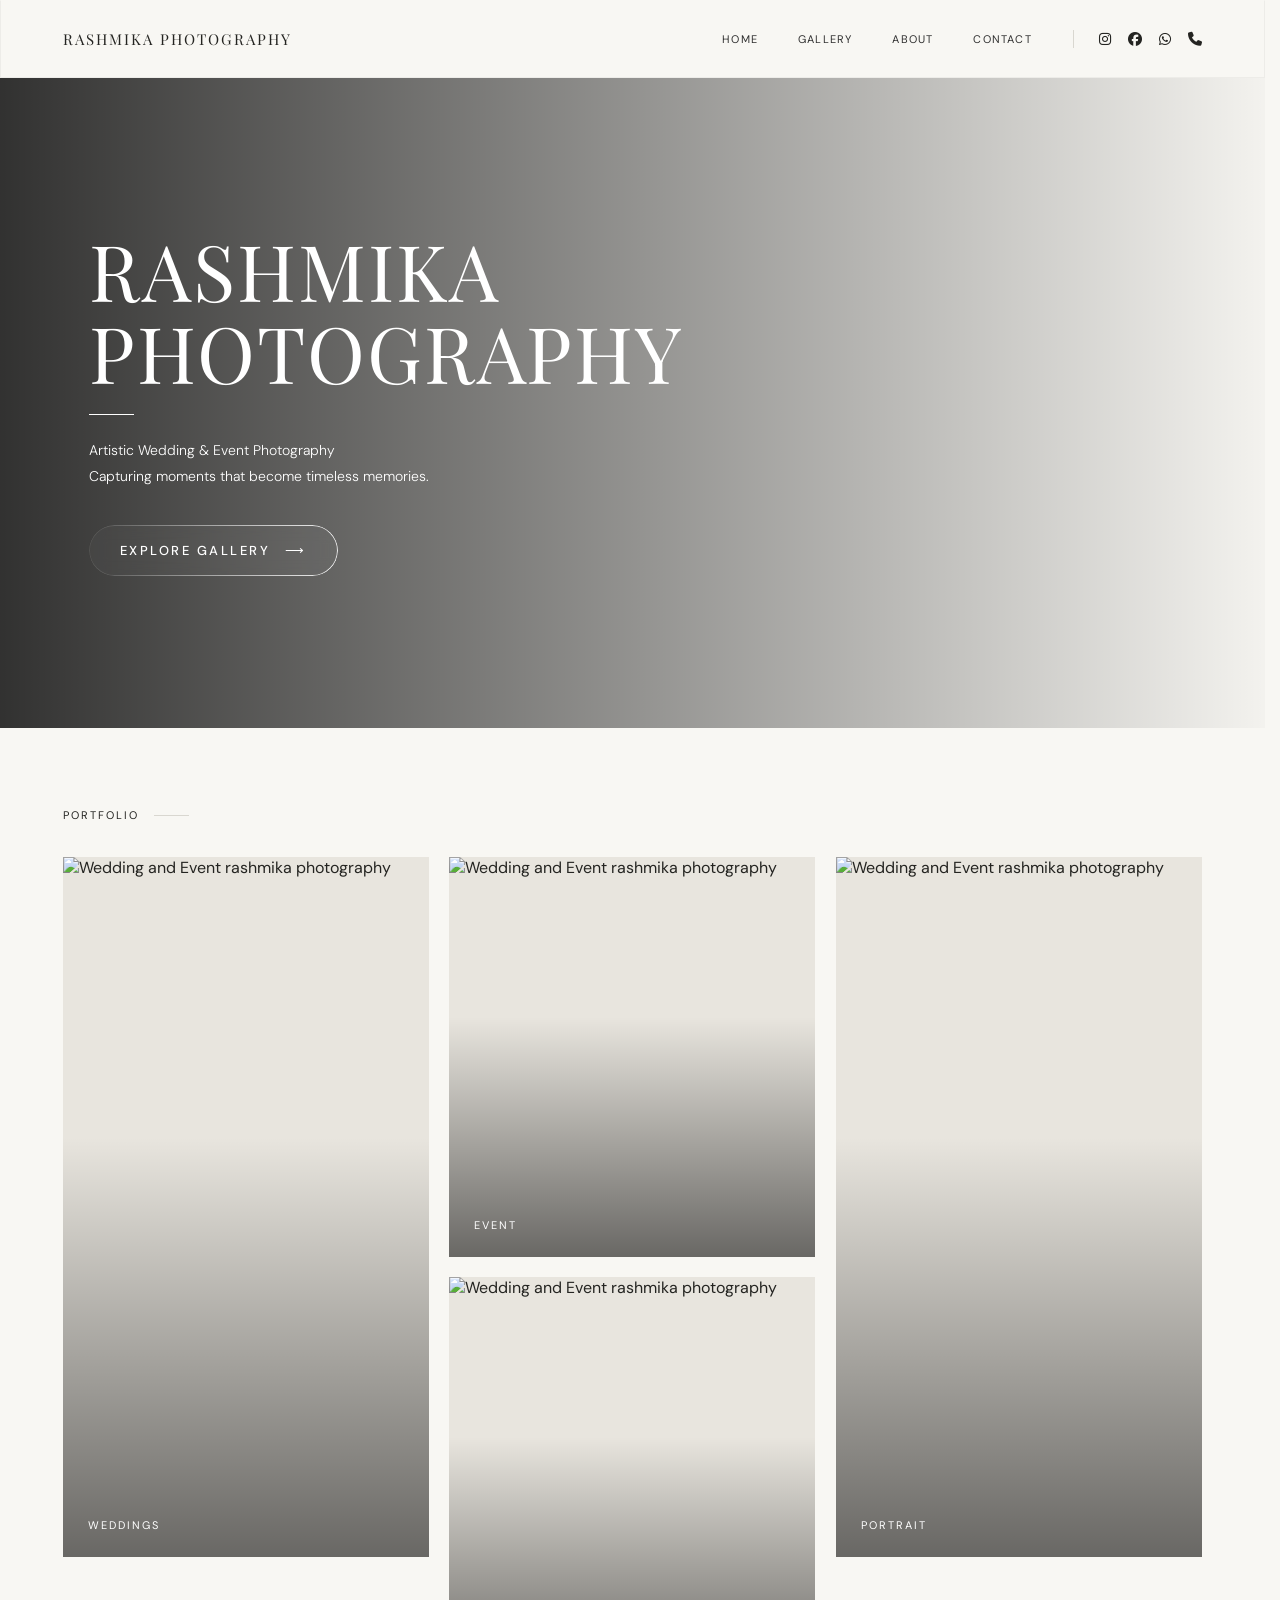
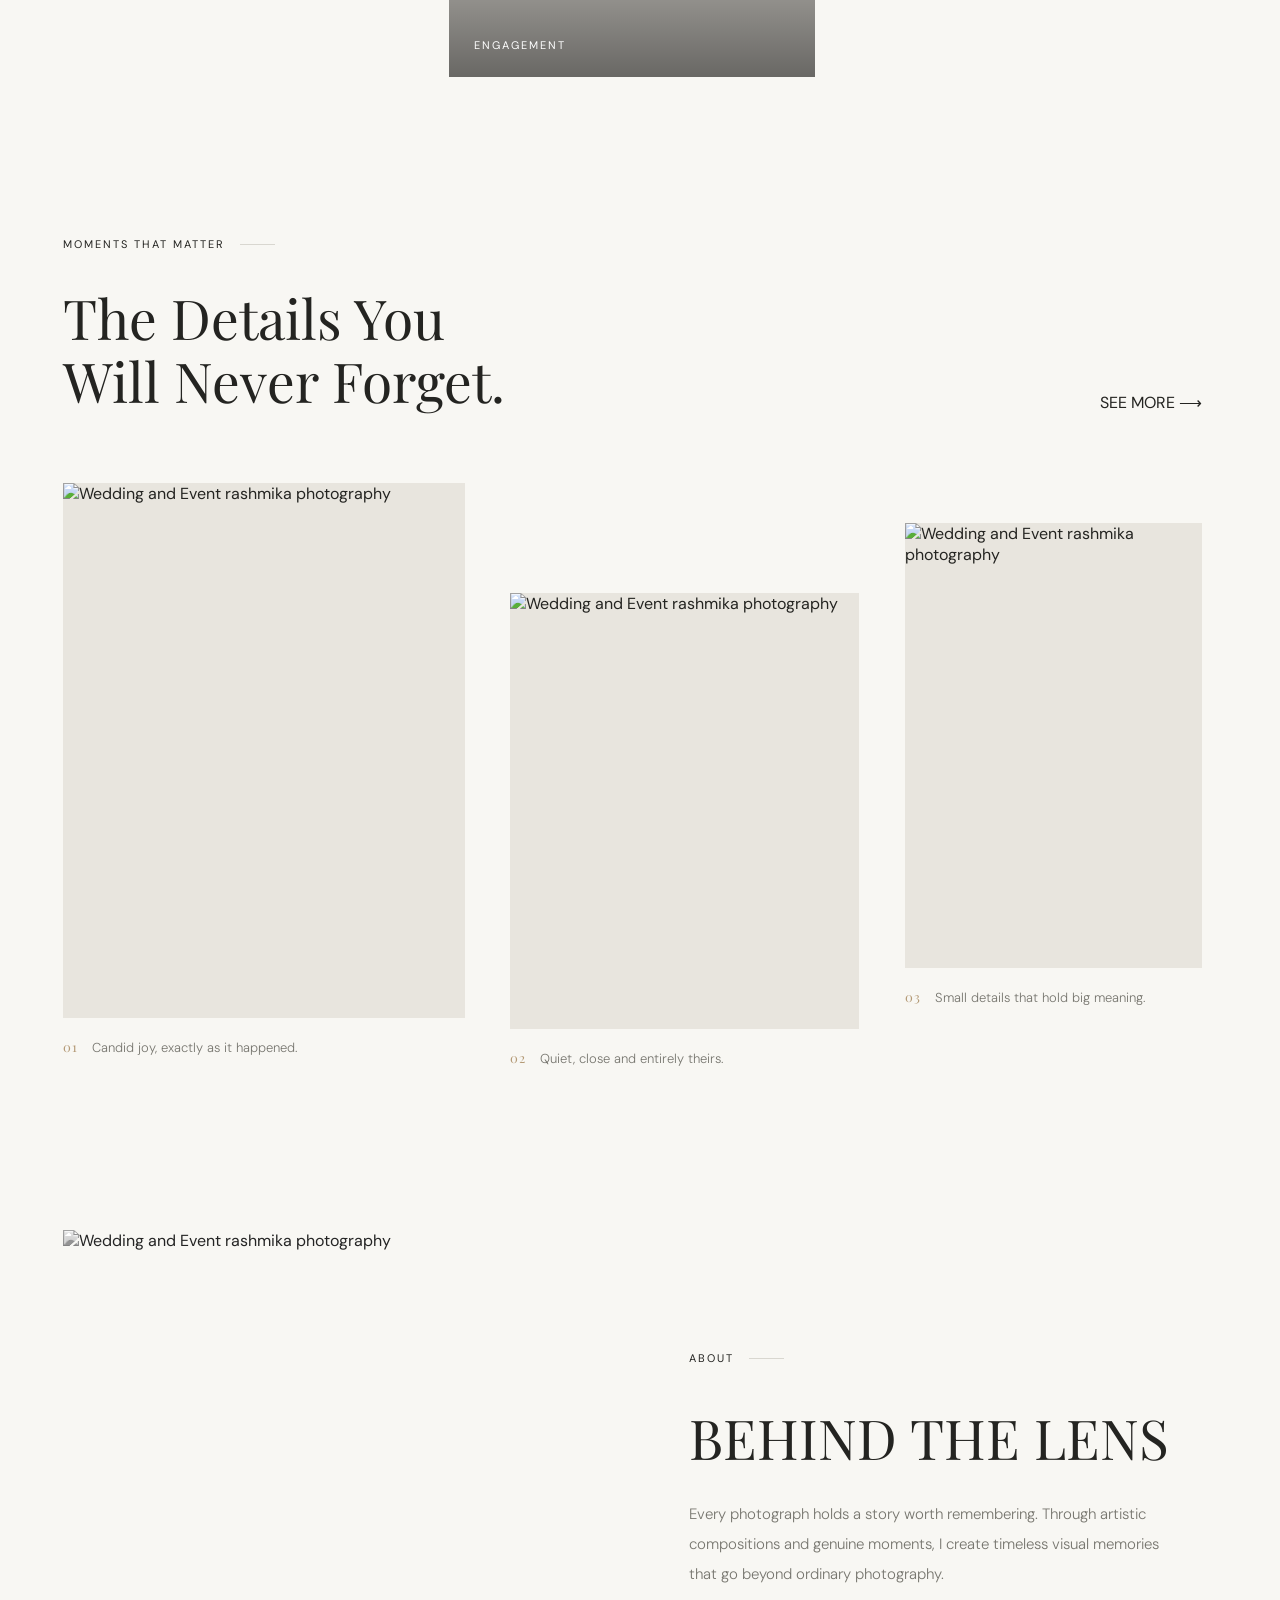
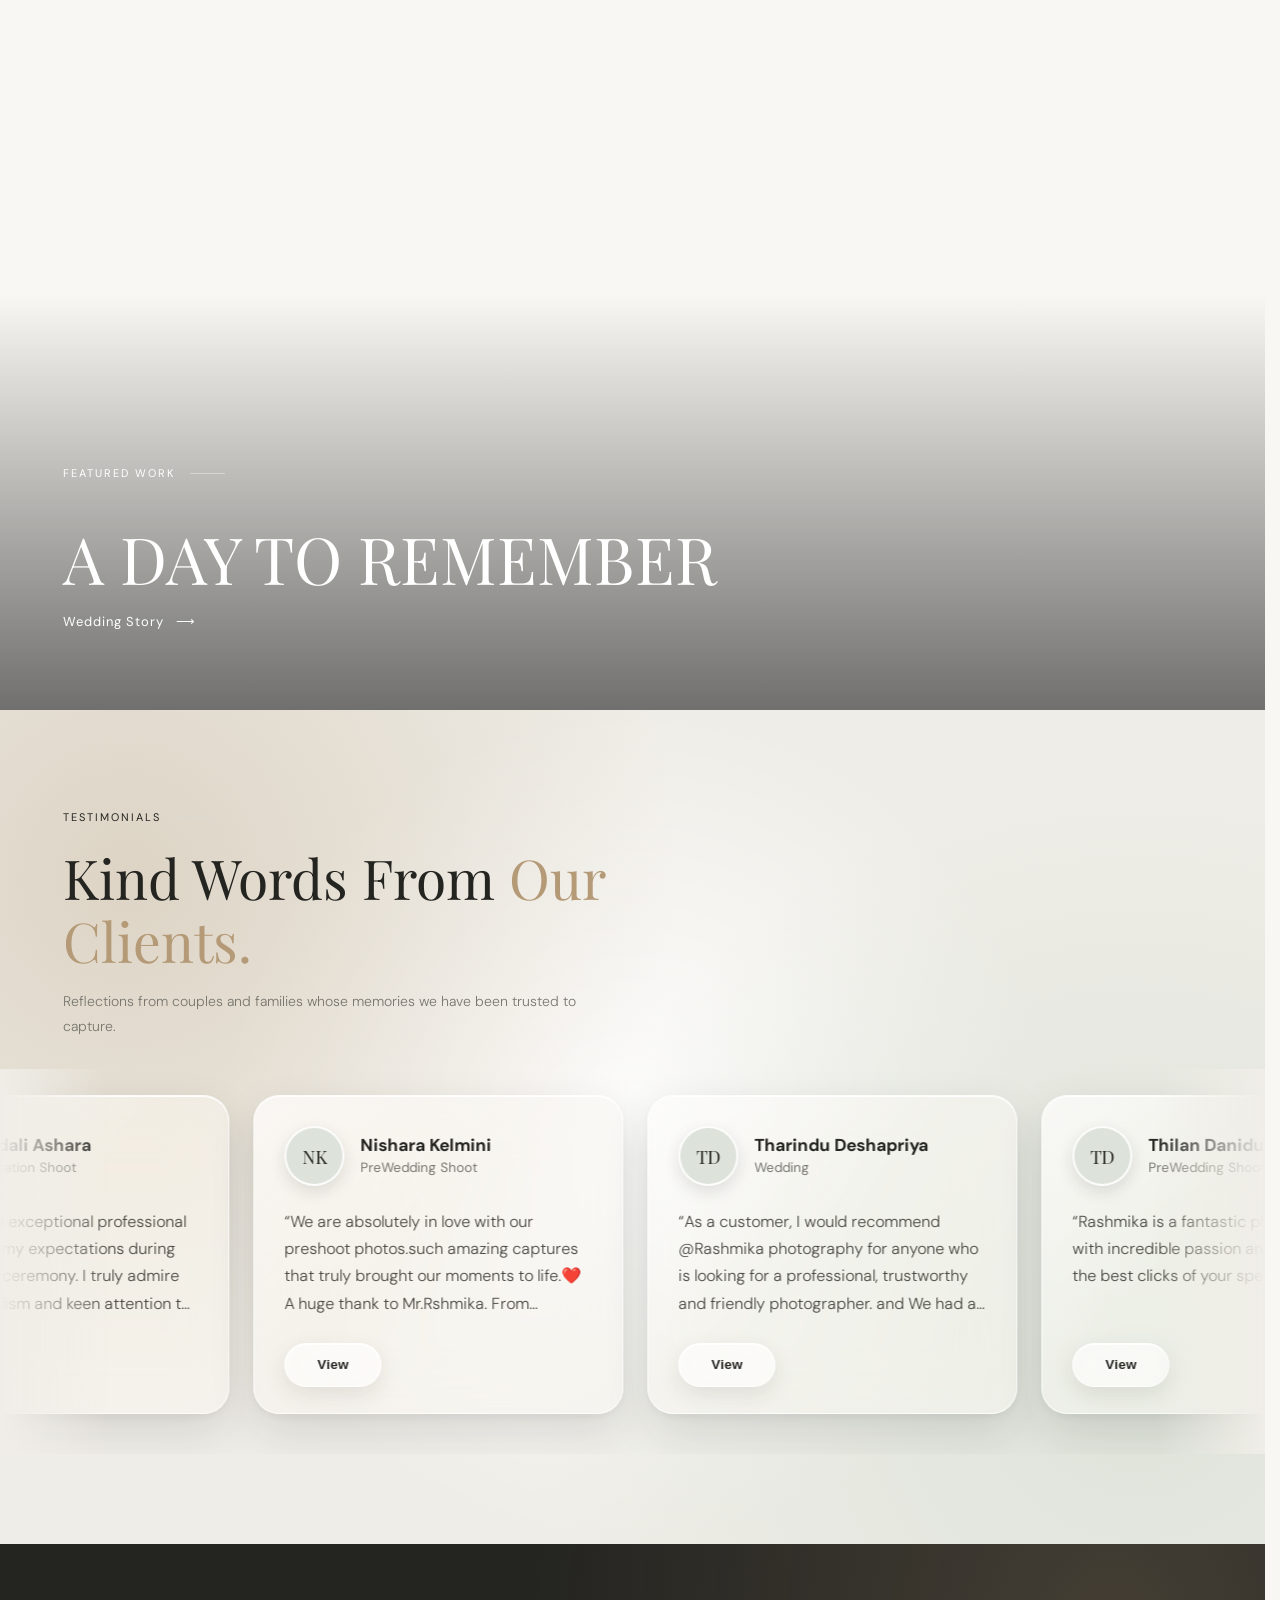
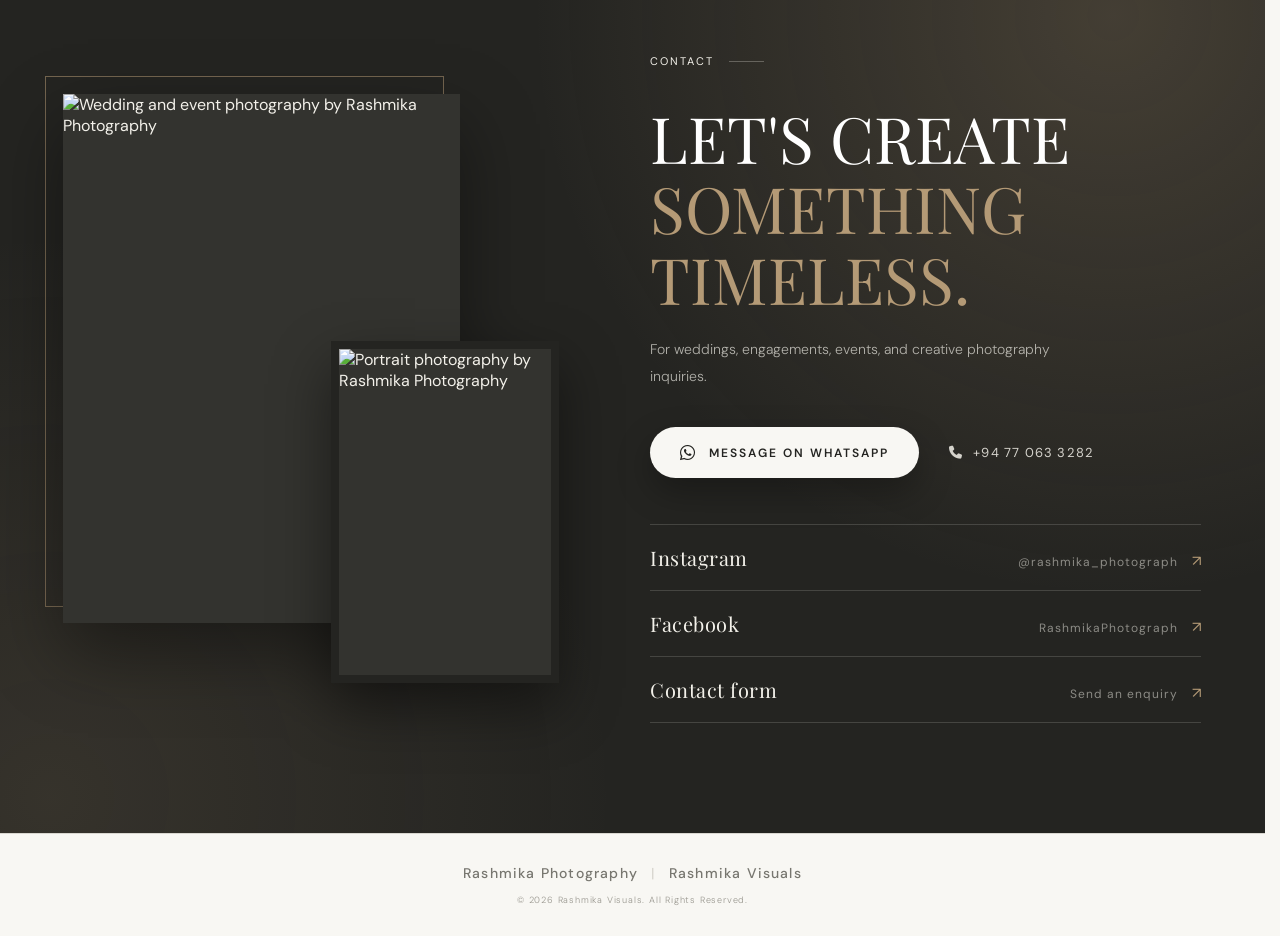
==== commit 3d148b8b: "Your commit message here" ====
--- a/index.html
+++ b/index.html
@@ -1731,7 +1731,7 @@
                     <i class="fa-brands fa-facebook"></i>
                 </a>
 
-            <a href="https://wa.me/94770633282" target="_blank" rel="noopener noreferrer" aria-label="WhatsApp">
+            <a href="https://wa.me/94770633282" target="_blank" rel="noopener noreferrer" aria-label="WhatsApp" class="track-whatsapp" data-location="header">
                 <i class="fa-brands fa-whatsapp"></i>
             </a>
             <a href="tel:+94770633282" aria-label="Call Rashmika Photography">
@@ -1945,7 +1945,8 @@
             </p>
 
             <div class="contact-actions">
-                <a class="contact-cta"
+                <a class="contact-cta  track-whatsapp"
+                 data-location="contact_section"
                    href="https://wa.me/94770633282?text=Hi%20Rashmika%2C%20I%27d%20like%20to%20enquire%20about%20a%20photoshoot."
                    target="_blank"
                    rel="noopener noreferrer">
@@ -2473,6 +2474,28 @@
         marquee.addEventListener('pointerleave', () => { isHovering = false; });
     }
 
+    /* ======================================================================
+   WHATSAPP CLICK TRACKING
+   ====================================================================== */
+function initWhatsappTracking() {
+
+    document.querySelectorAll('.track-whatsapp').forEach(button => {
+
+        button.addEventListener('click', () => {
+
+            gtag('event', 'whatsapp_click', {
+                button_location: button.dataset.location,
+                page_name: window.location.pathname
+            });
+
+        });
+
+    });
+
+}
+
+
+
 
     /* ======================================================================
        INIT
@@ -2481,6 +2504,8 @@
     initHeaderScroll();   // <-- අලුතින් add කරපු line එක
     initScrollReveal();
     initTestimonials();
+    initWhatsappTracking();
+    
 })();
 </script>
 
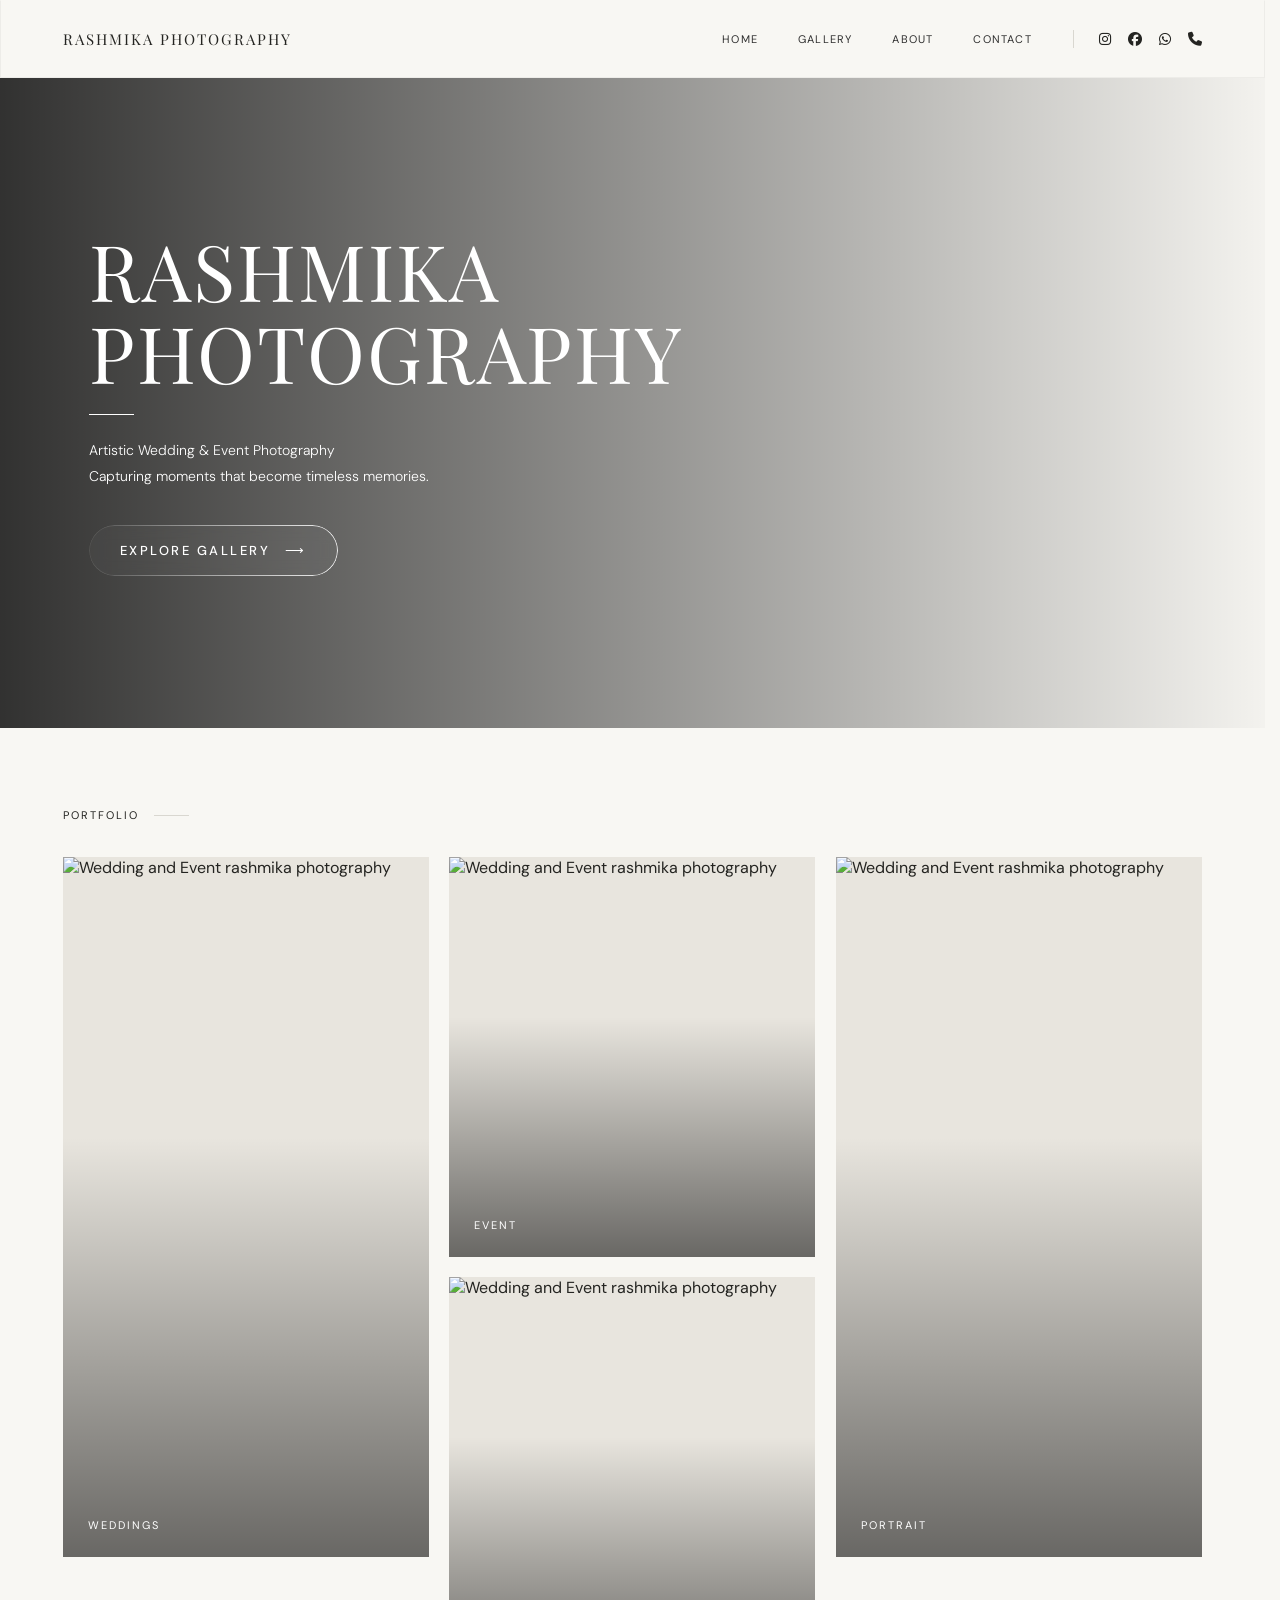
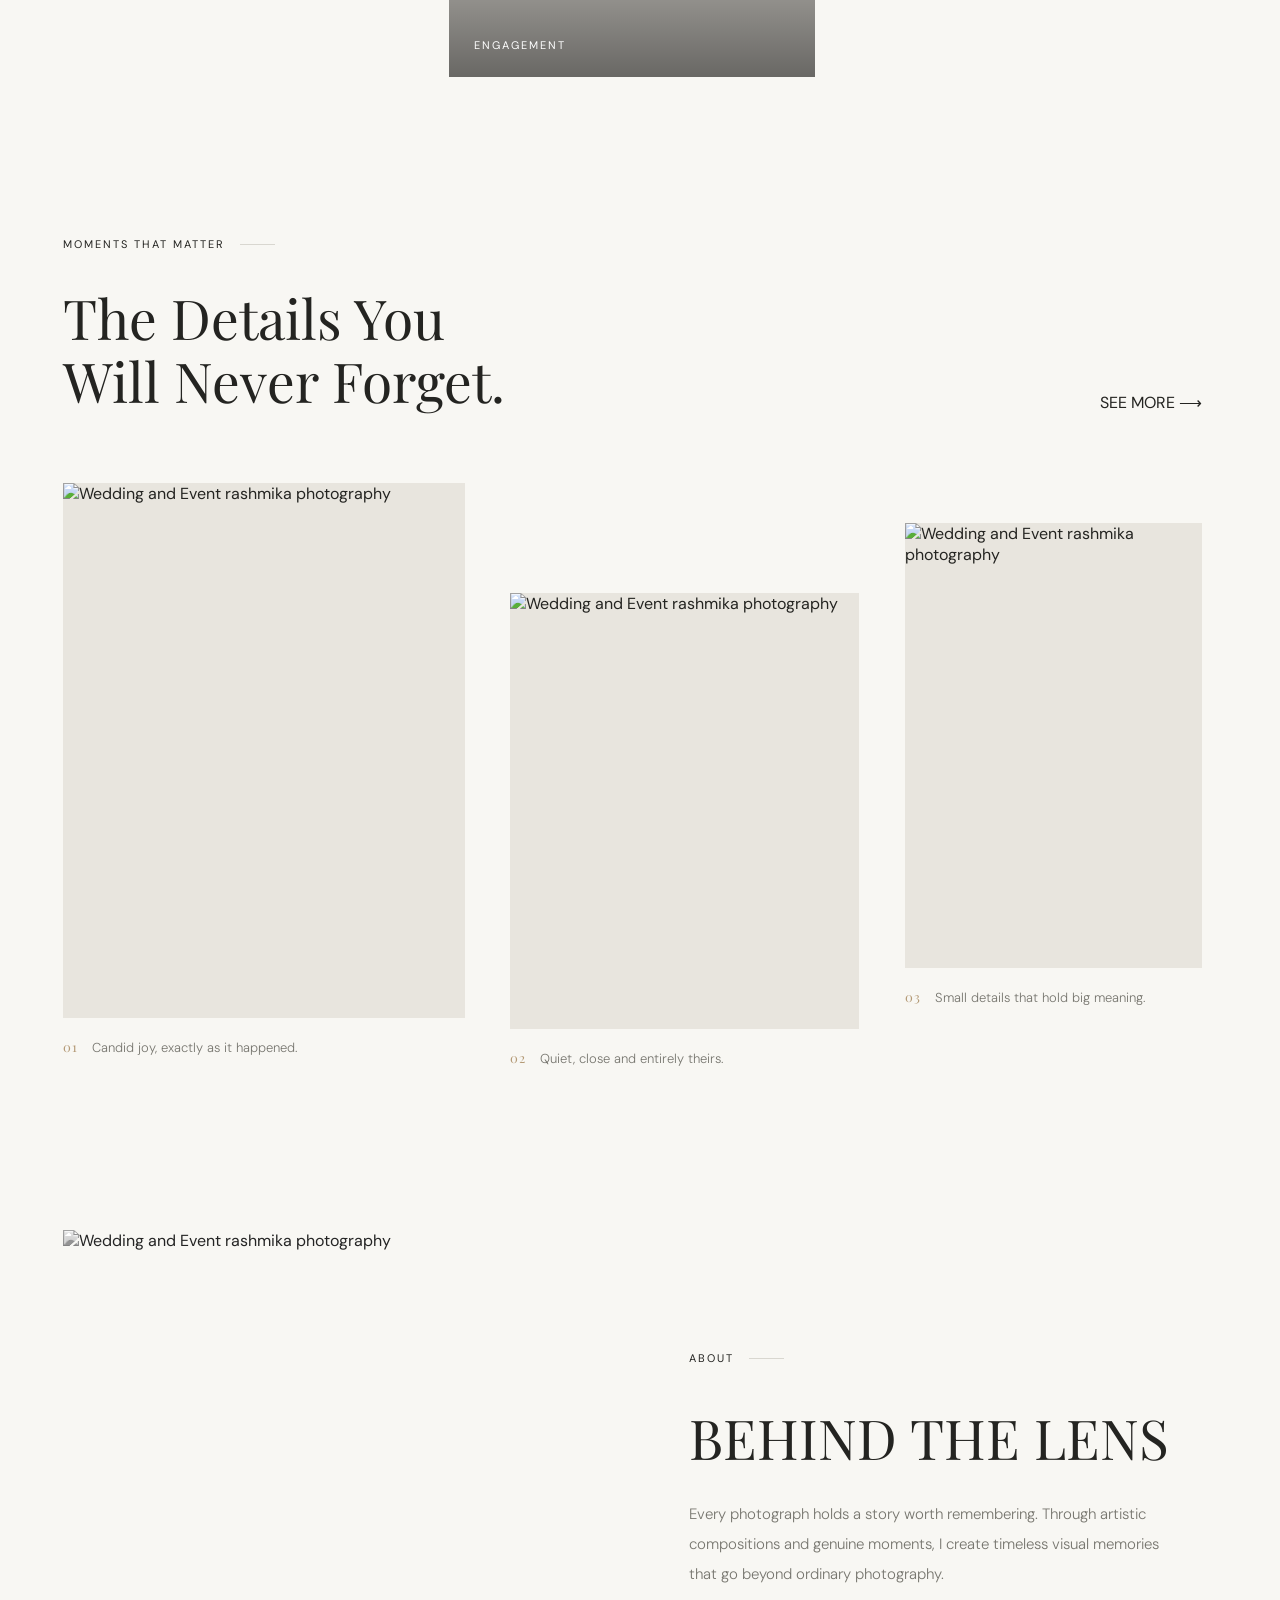
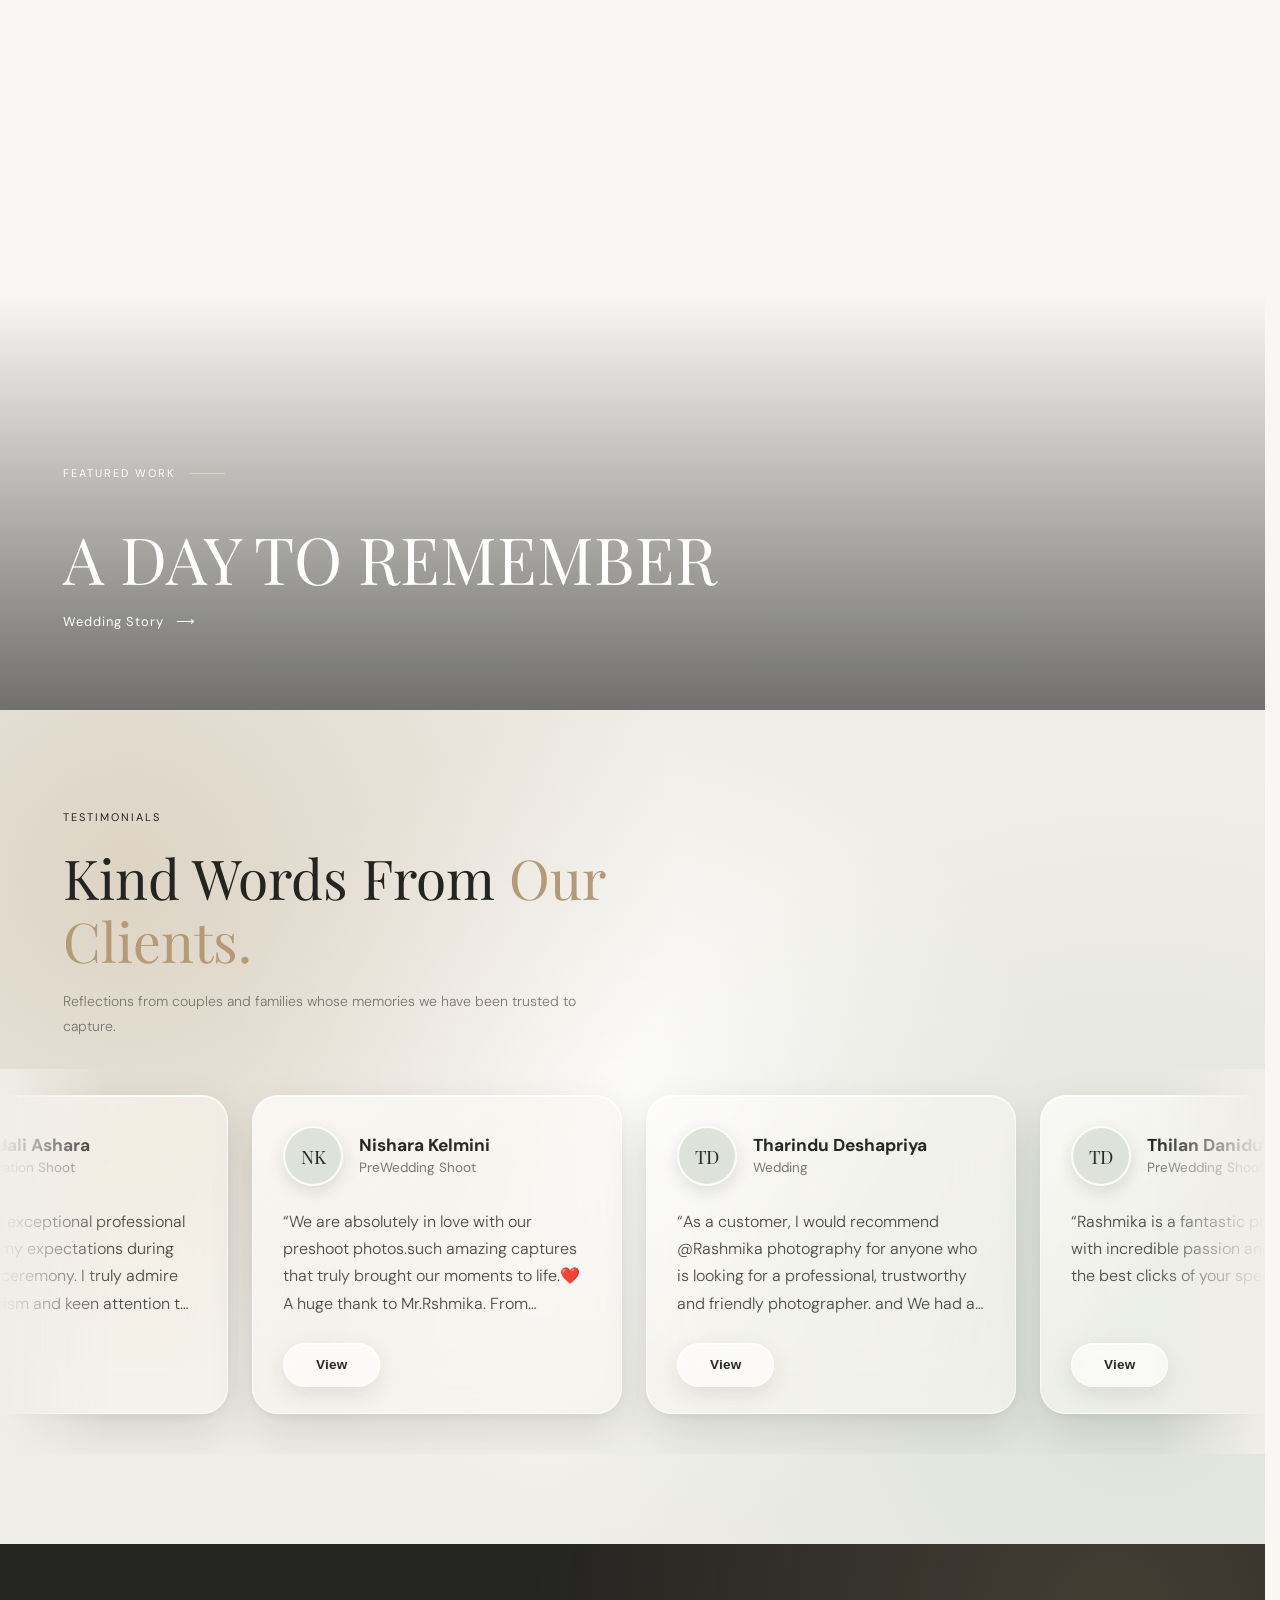
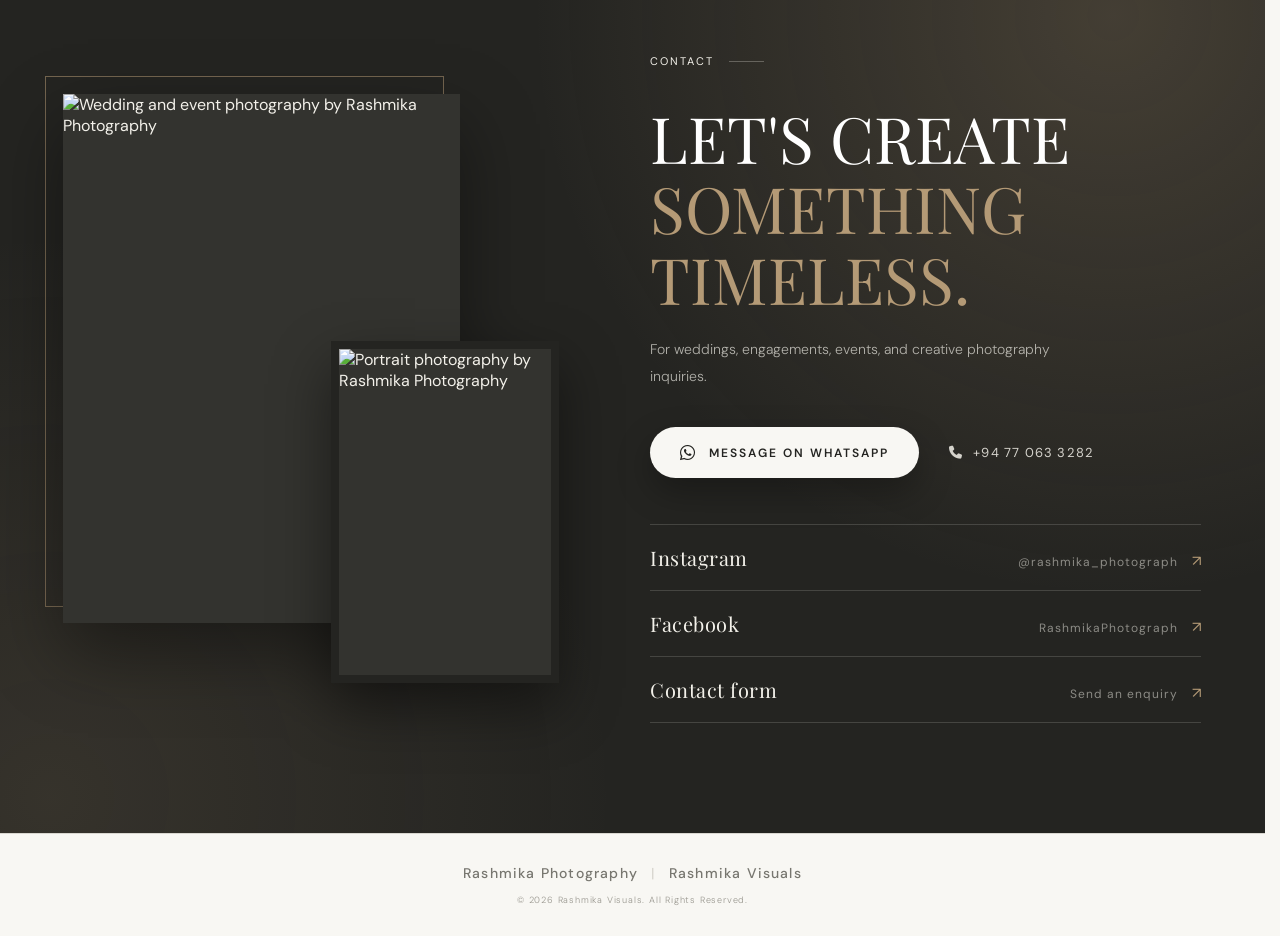
==== commit 8fa44642: "Your commit message here" ====
--- a/index.html
+++ b/index.html
@@ -2501,11 +2501,11 @@
        INIT
        ====================================================================== */
         initMobileMenu();
-    initHeaderScroll();   // <-- අලුතින් add කරපු line එක
+    initHeaderScroll();   
     initScrollReveal();
     initTestimonials();
     initWhatsappTracking();
-    
+
 })();
 </script>
 
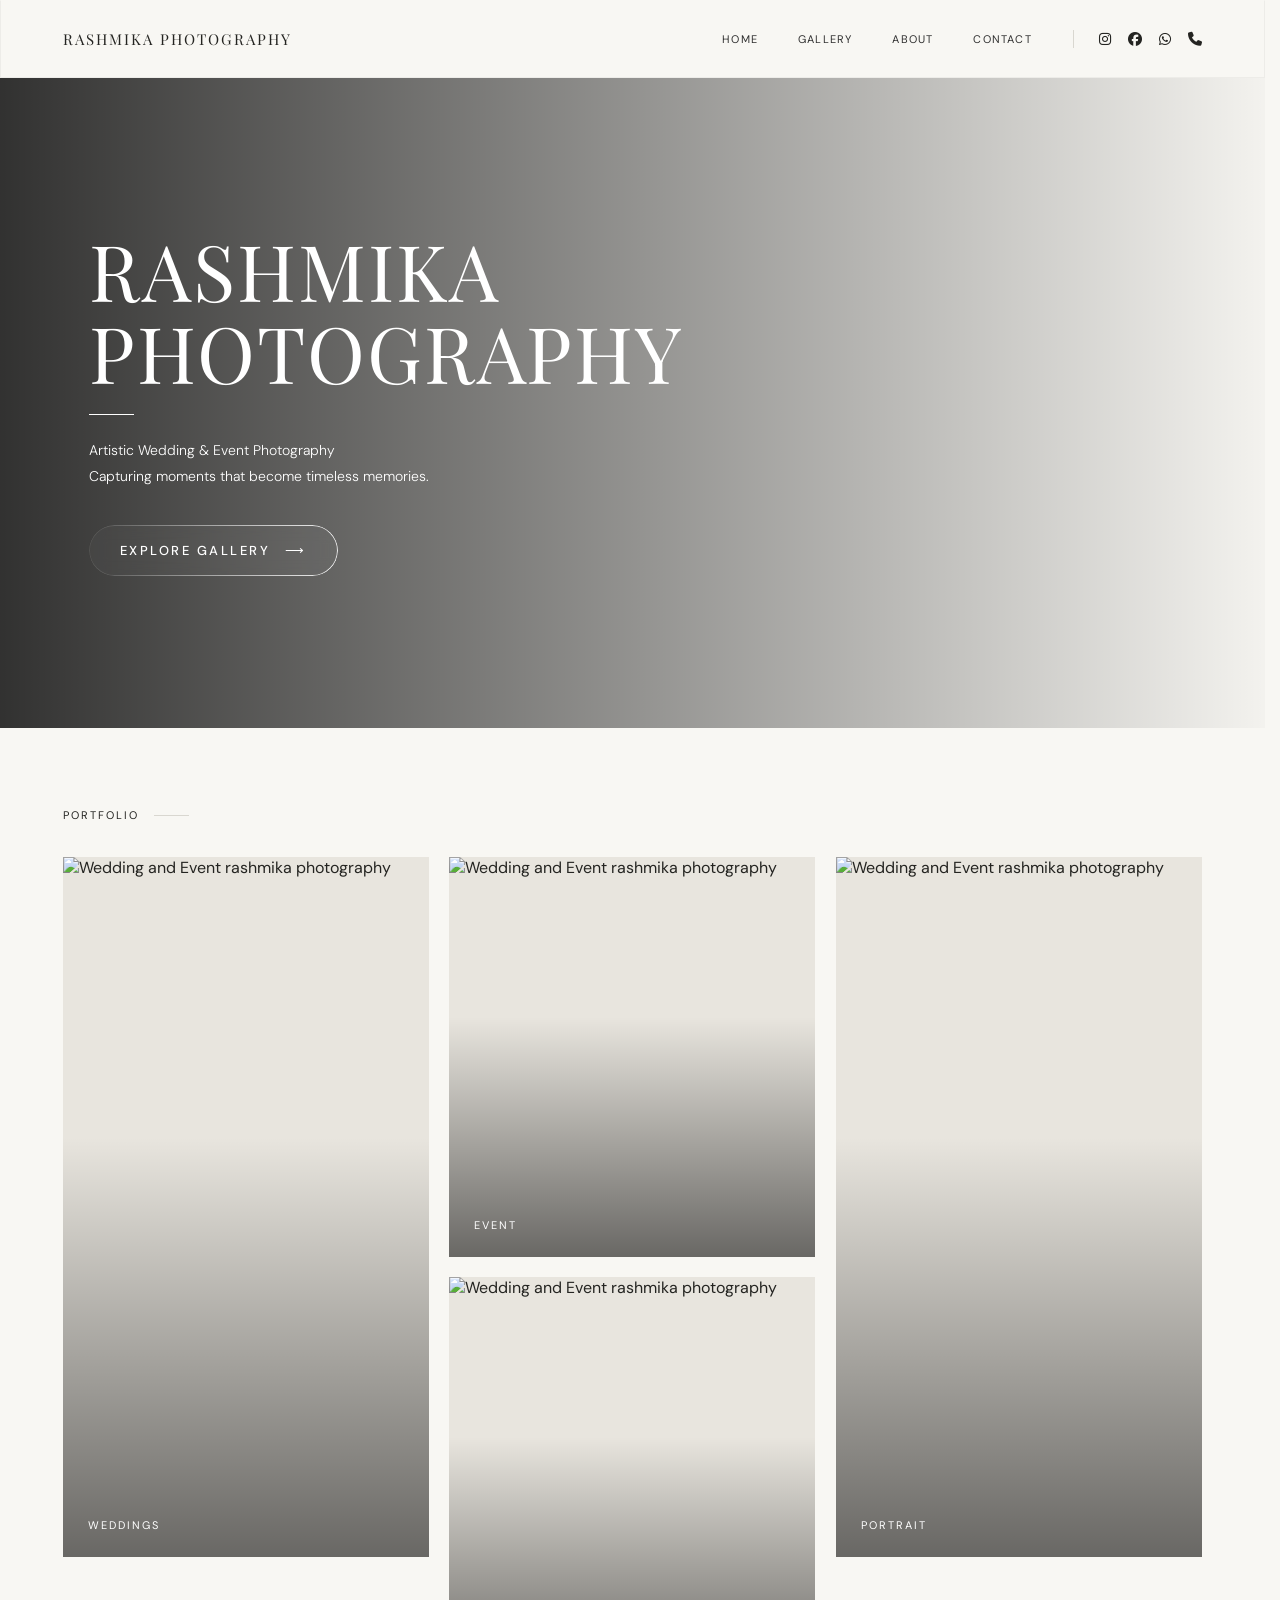
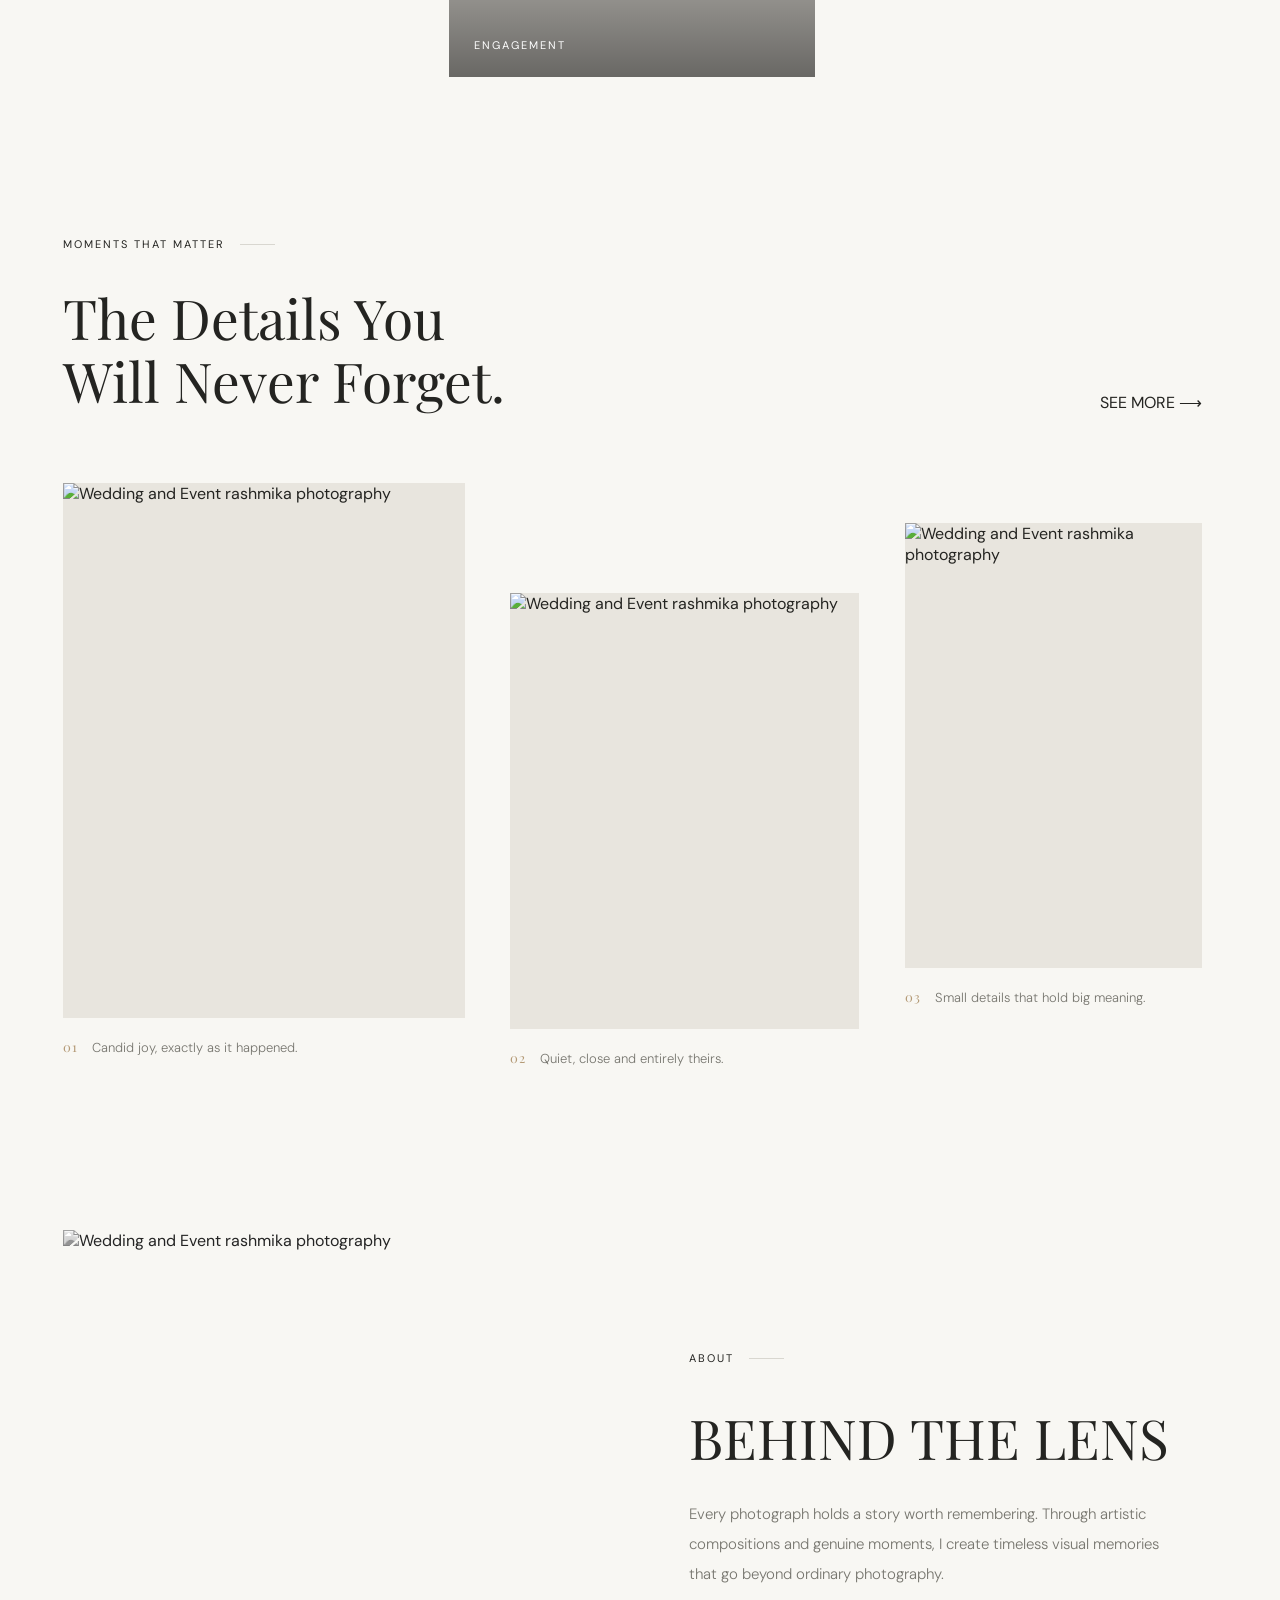
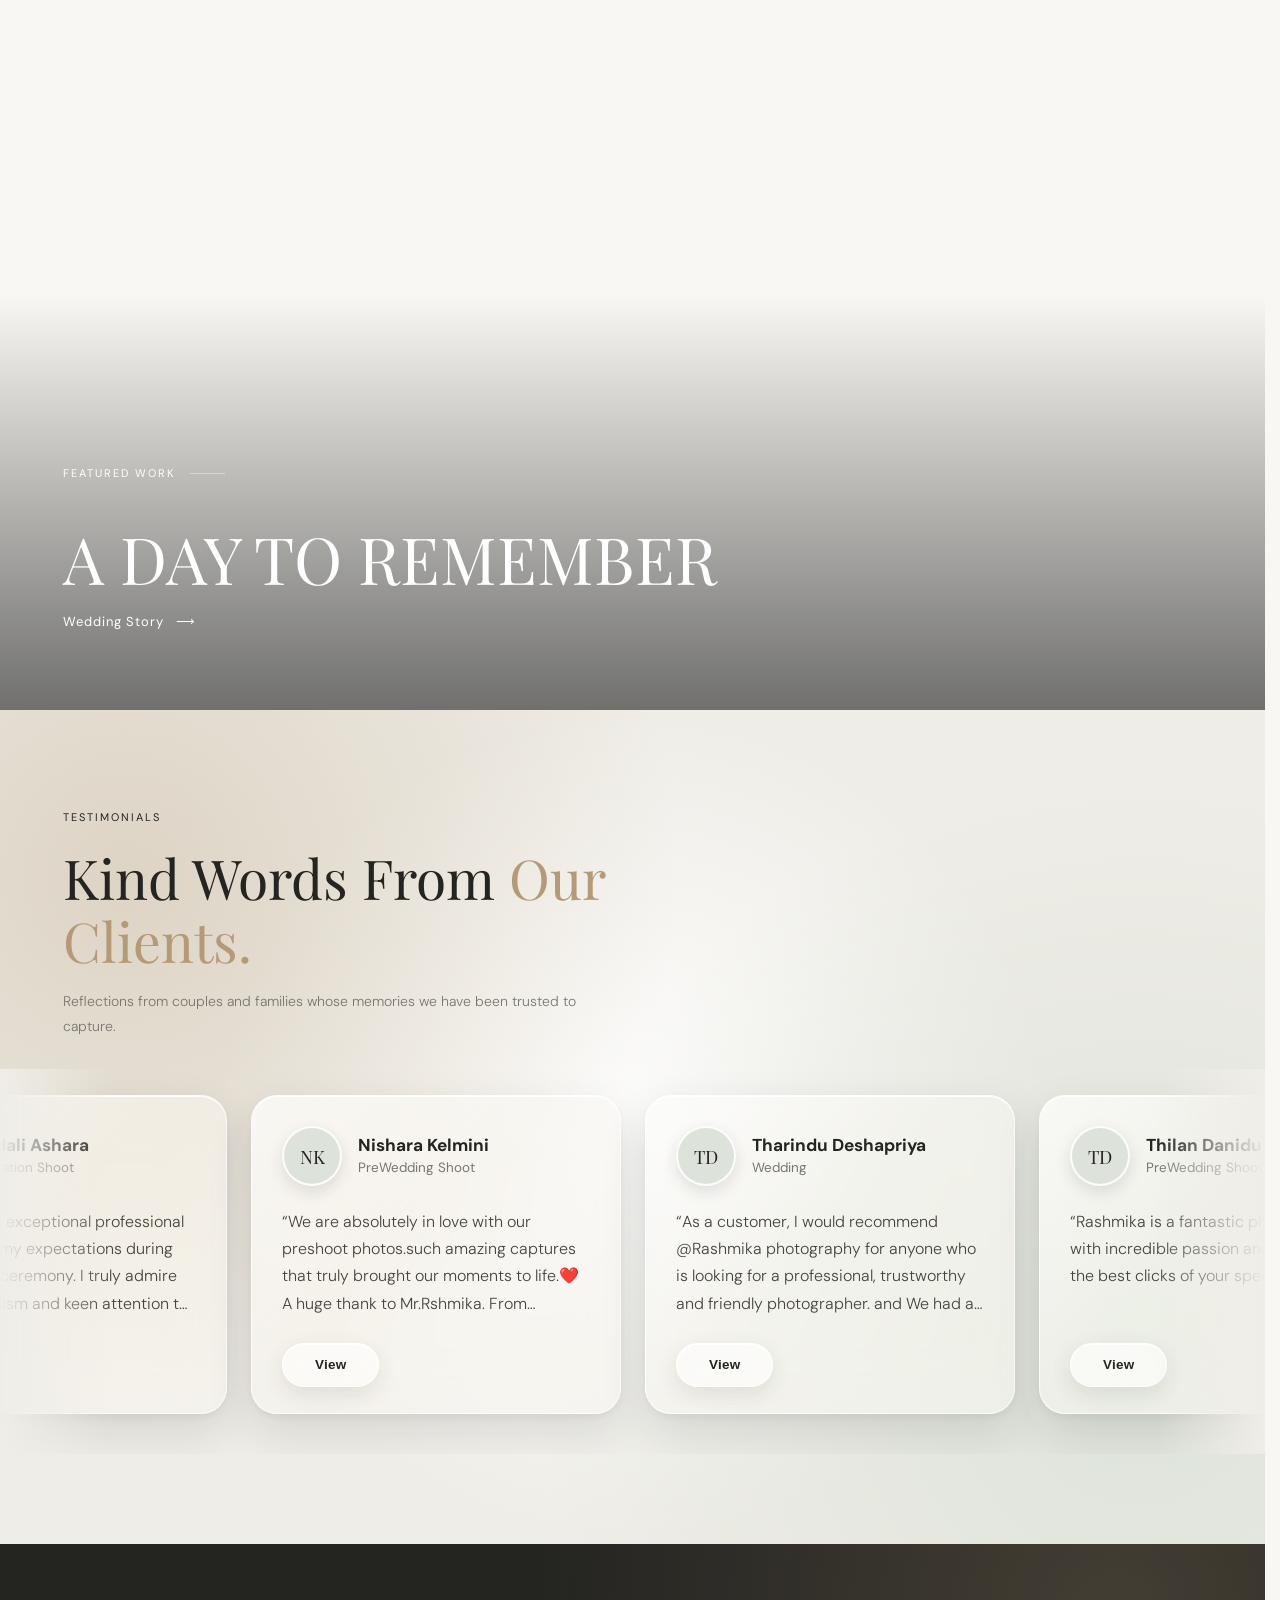
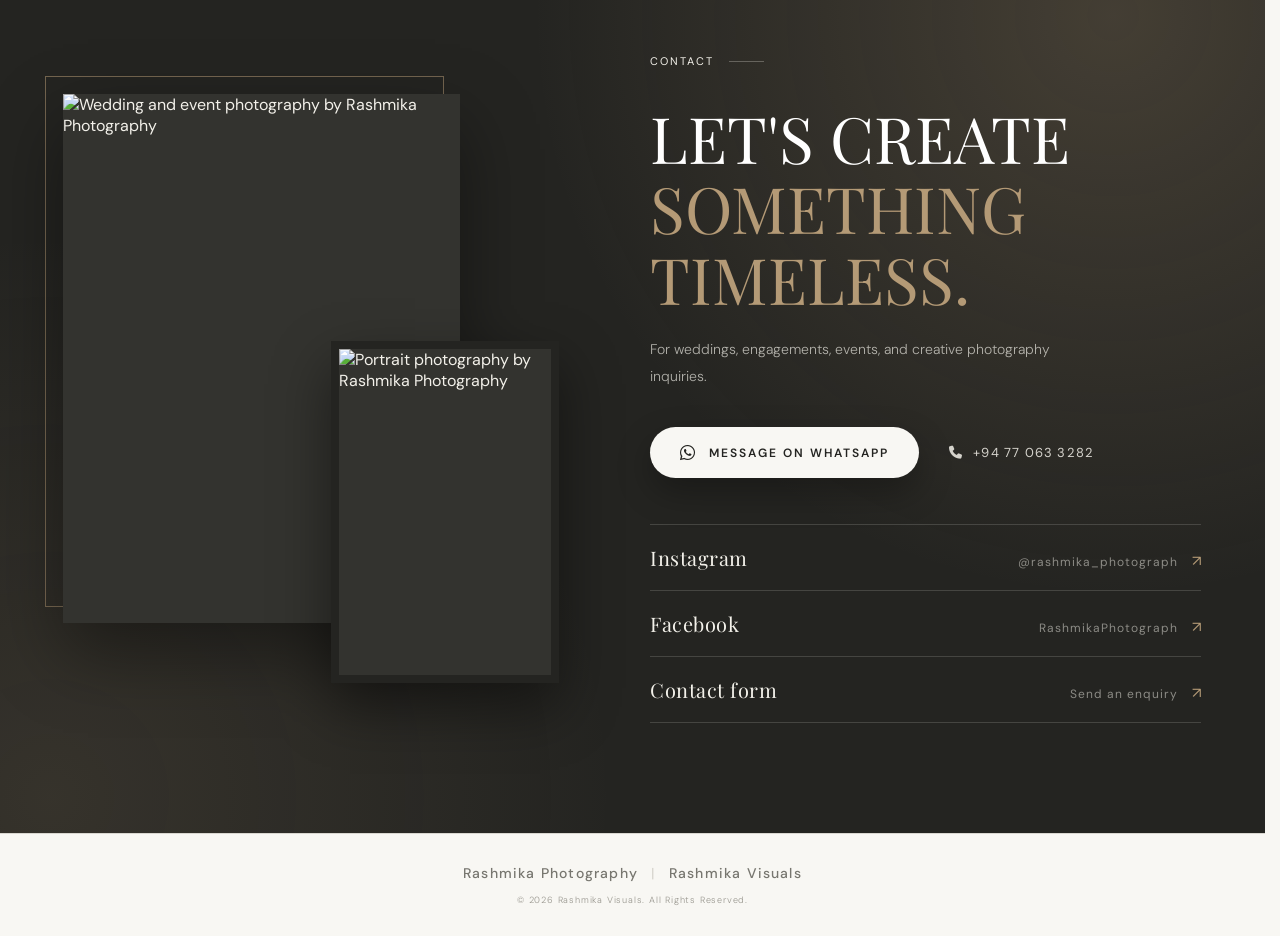
==== commit 89dbd1e9: "Your commit message here" ====
--- a/index.html
+++ b/index.html
@@ -2203,7 +2203,7 @@
             text: 'Really loved the photos and the service. The delivery was quick, and their after service was great too. Overall, a really good experience. Highly recommended! ❤️❤️❤️❤️'
         },
         {
-            name: 'Client Name 5',
+            name: 'Dinelka Piyadigama',
             org: 'Graduation Shoot',
             photo: 'https://image.rashmikaphotography.com/Greview/dinelkaprofile.png',
             shot: 'https://image.rashmikaphotography.com/Greview/reviewScreenshots/DinelkaPiyedigama.avif',
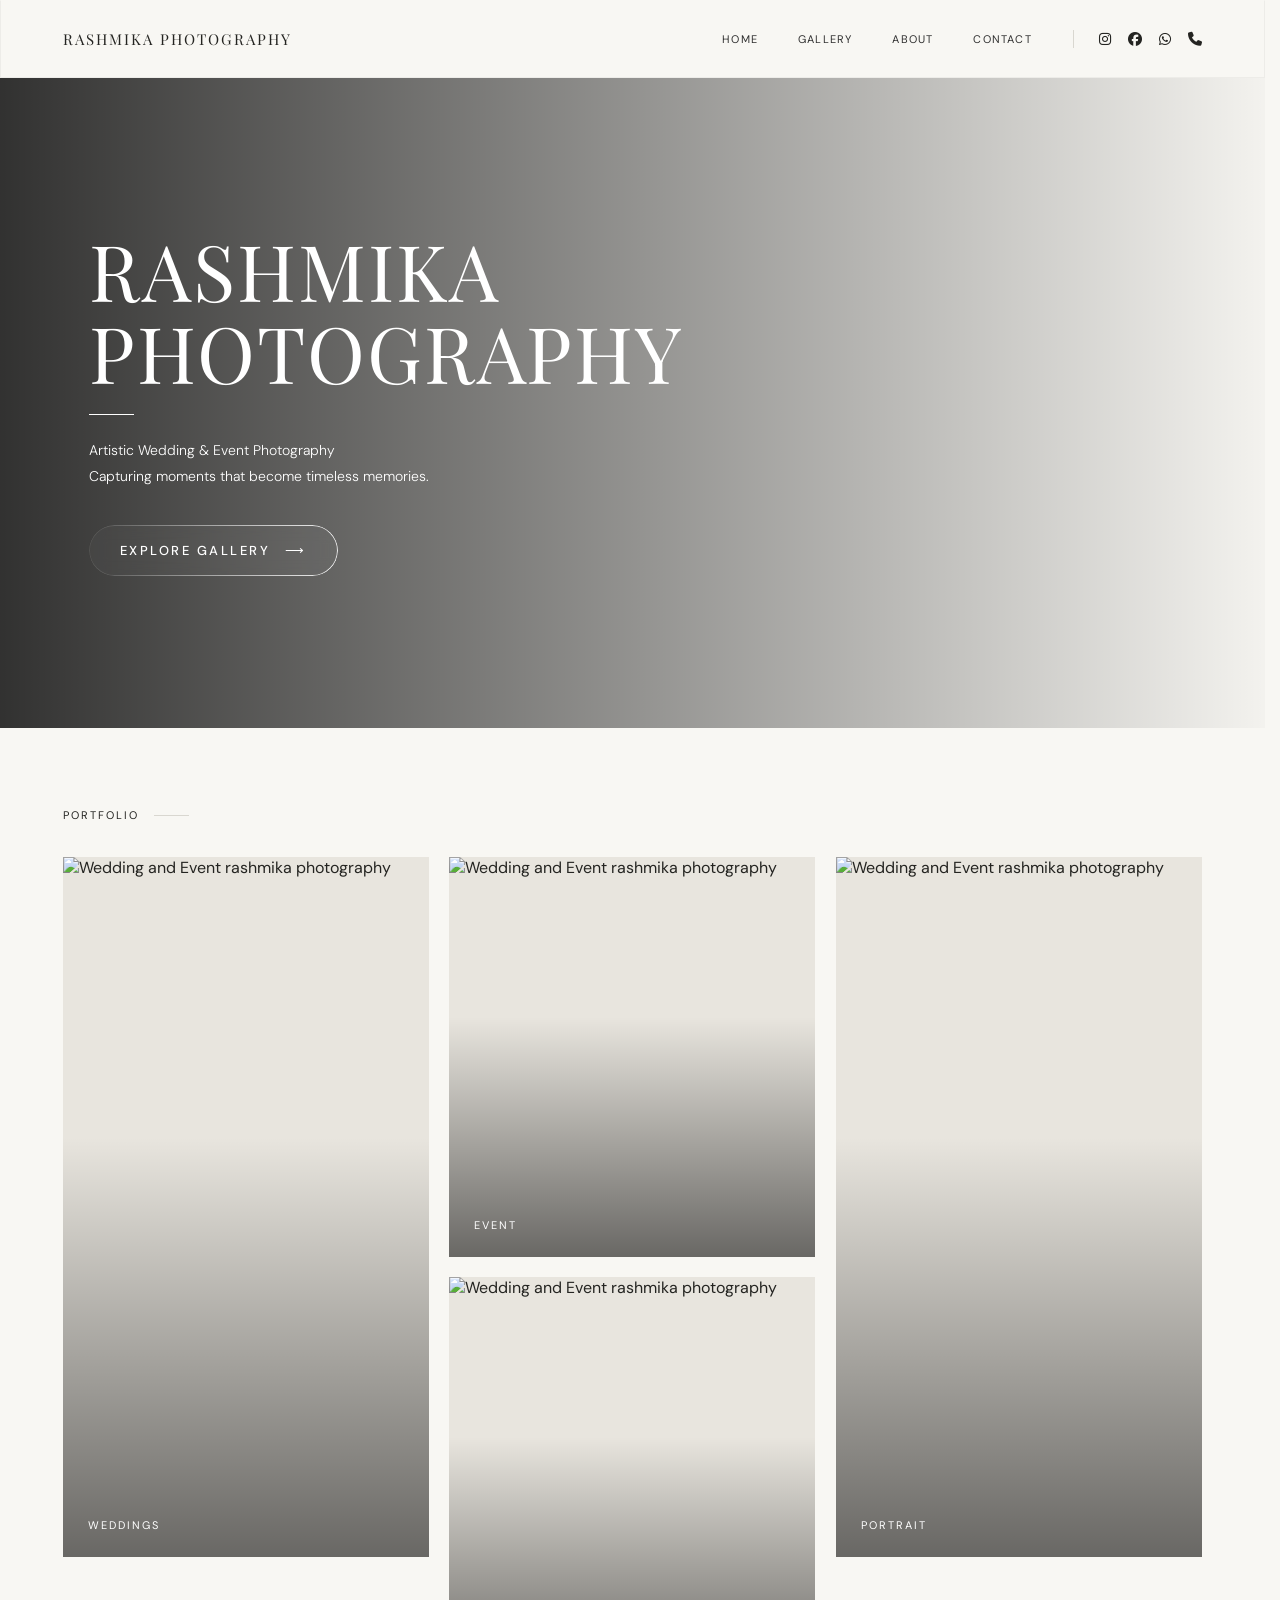
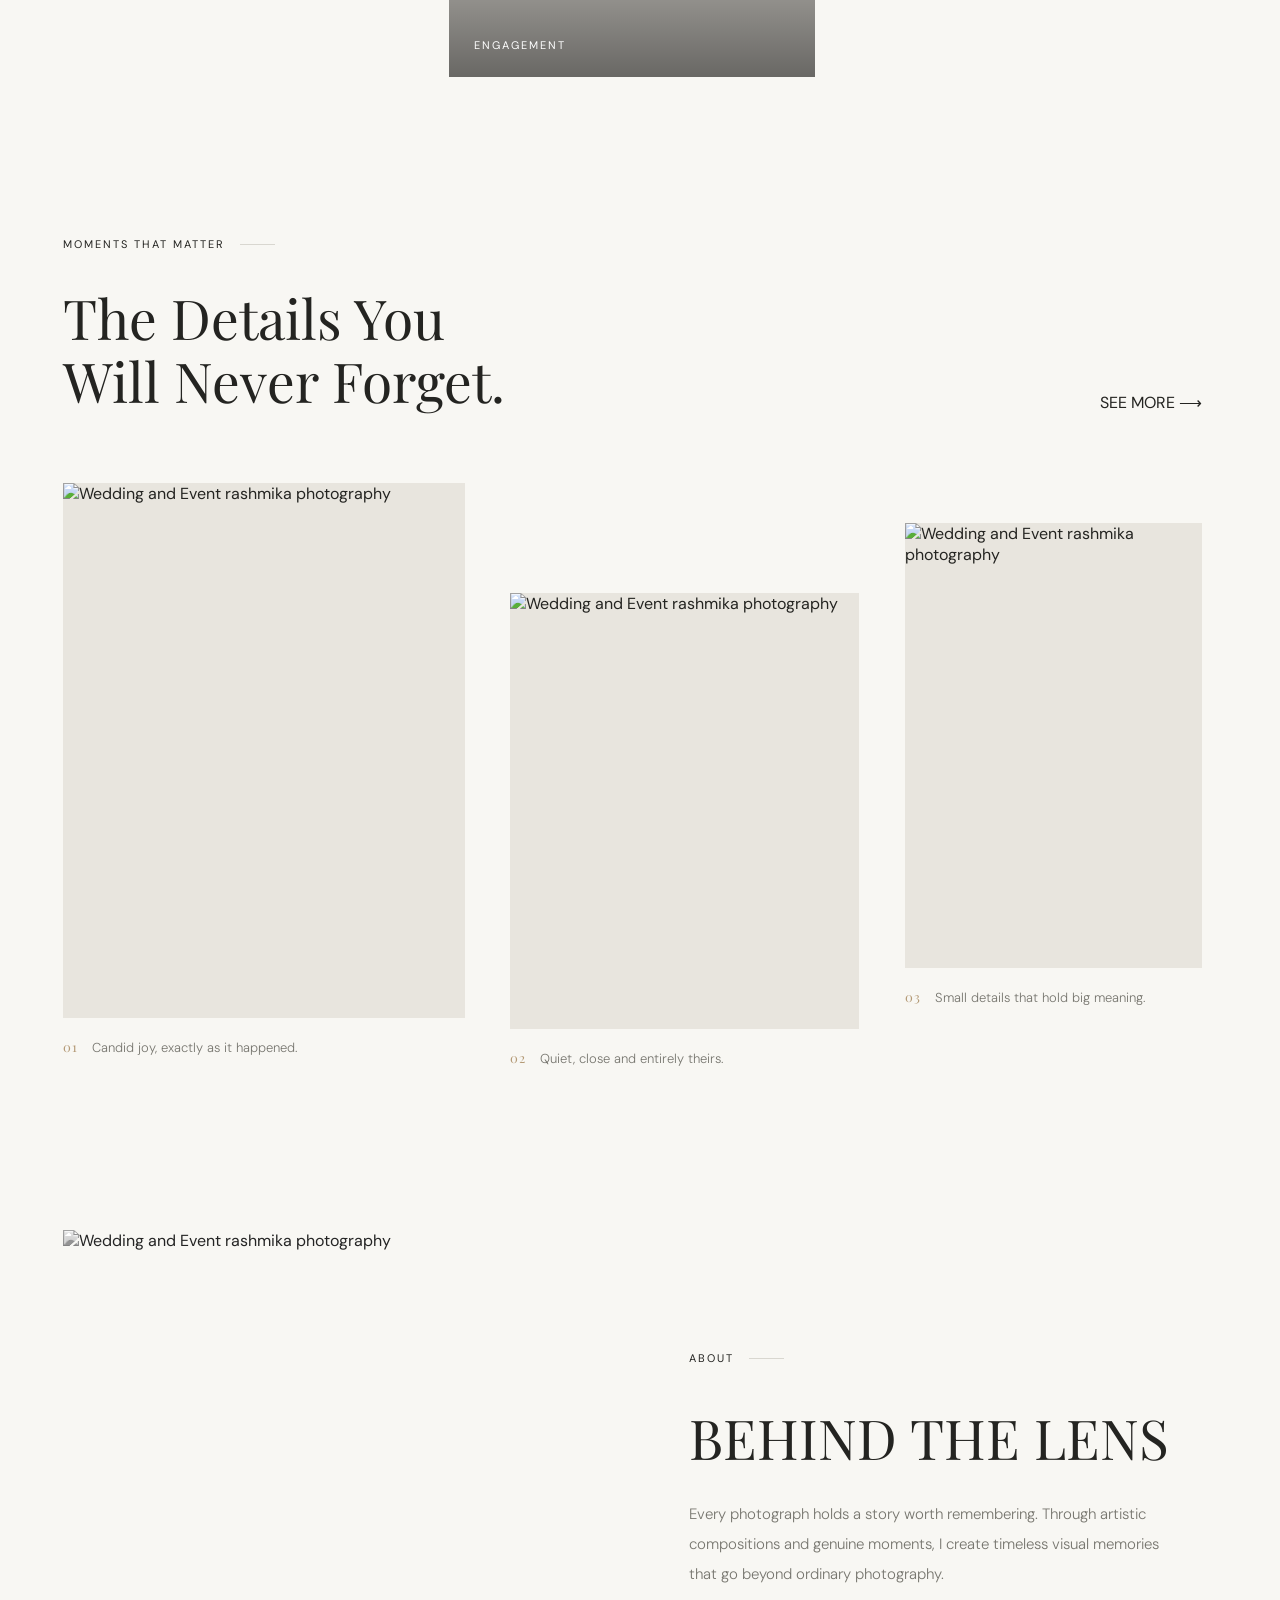
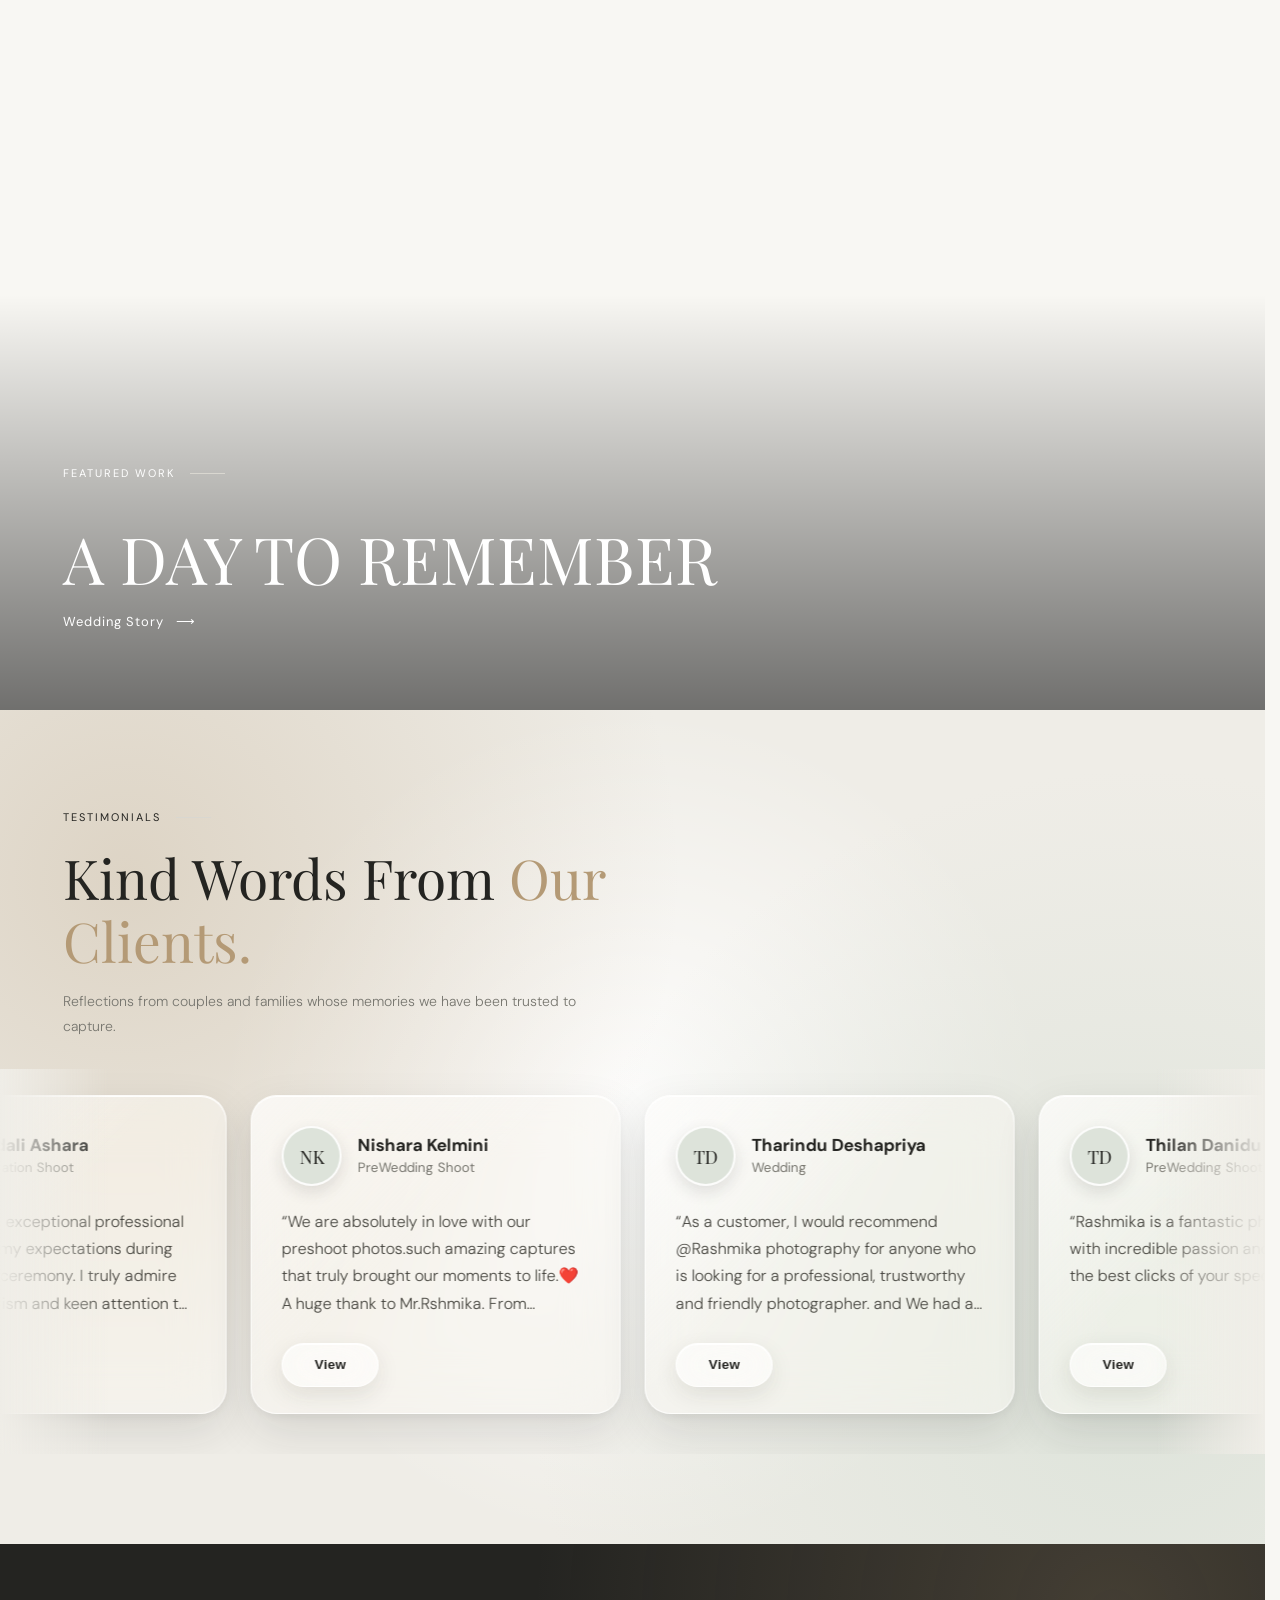
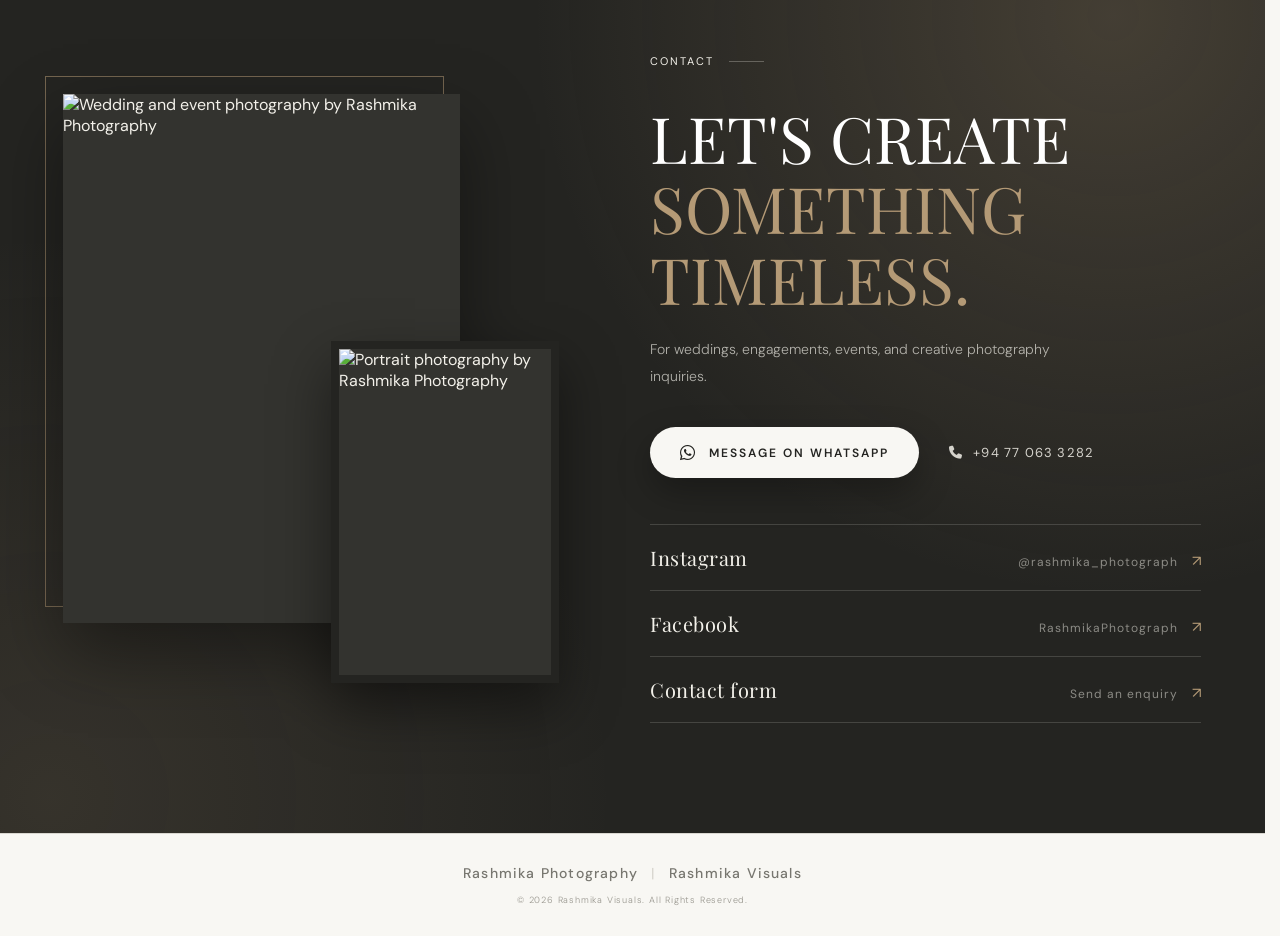
==== commit 2ad6fabd: "Your commit message here" ====
--- a/index.html
+++ b/index.html
@@ -2208,6 +2208,13 @@
             photo: 'https://image.rashmikaphotography.com/Greview/dinelkaprofile.png',
             shot: 'https://image.rashmikaphotography.com/Greview/reviewScreenshots/DinelkaPiyedigama.avif',
             text: 'Highlighly recommended. PERFECT❤️'
+        },
+         {
+            name: 'V Amarasinghe',
+            org: 'Graduation Shoot',
+            photo: 'https://image.rashmikaphotography.com/Greview/Vamasasingheprofile.png',
+            shot: 'https://image.rashmikaphotography.com/Greview/reviewScreenshots/Vamarasinghereview.avif',
+            text: 'Very friendly service and made me feel comfortable in front of the camera. The final photos were even better than I expected. Highly recommend! 🤍'
         }
     ];
 
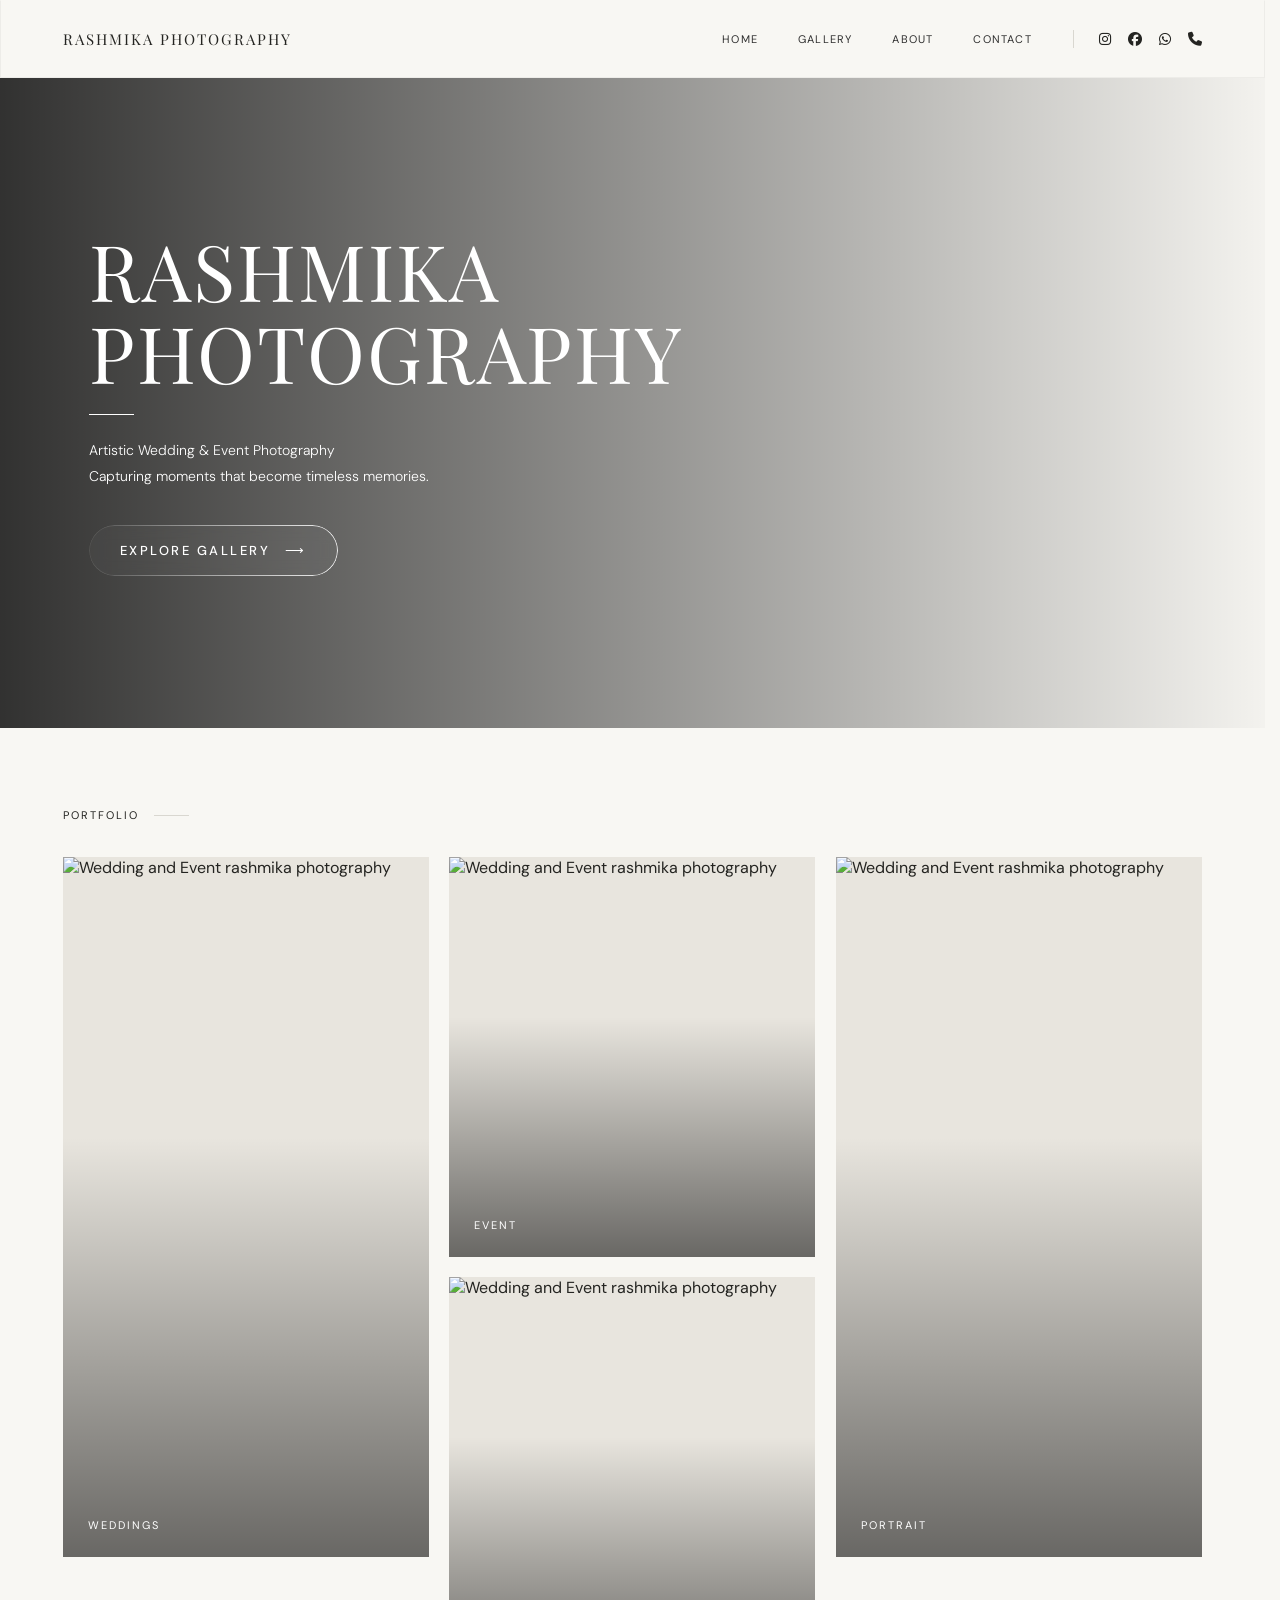
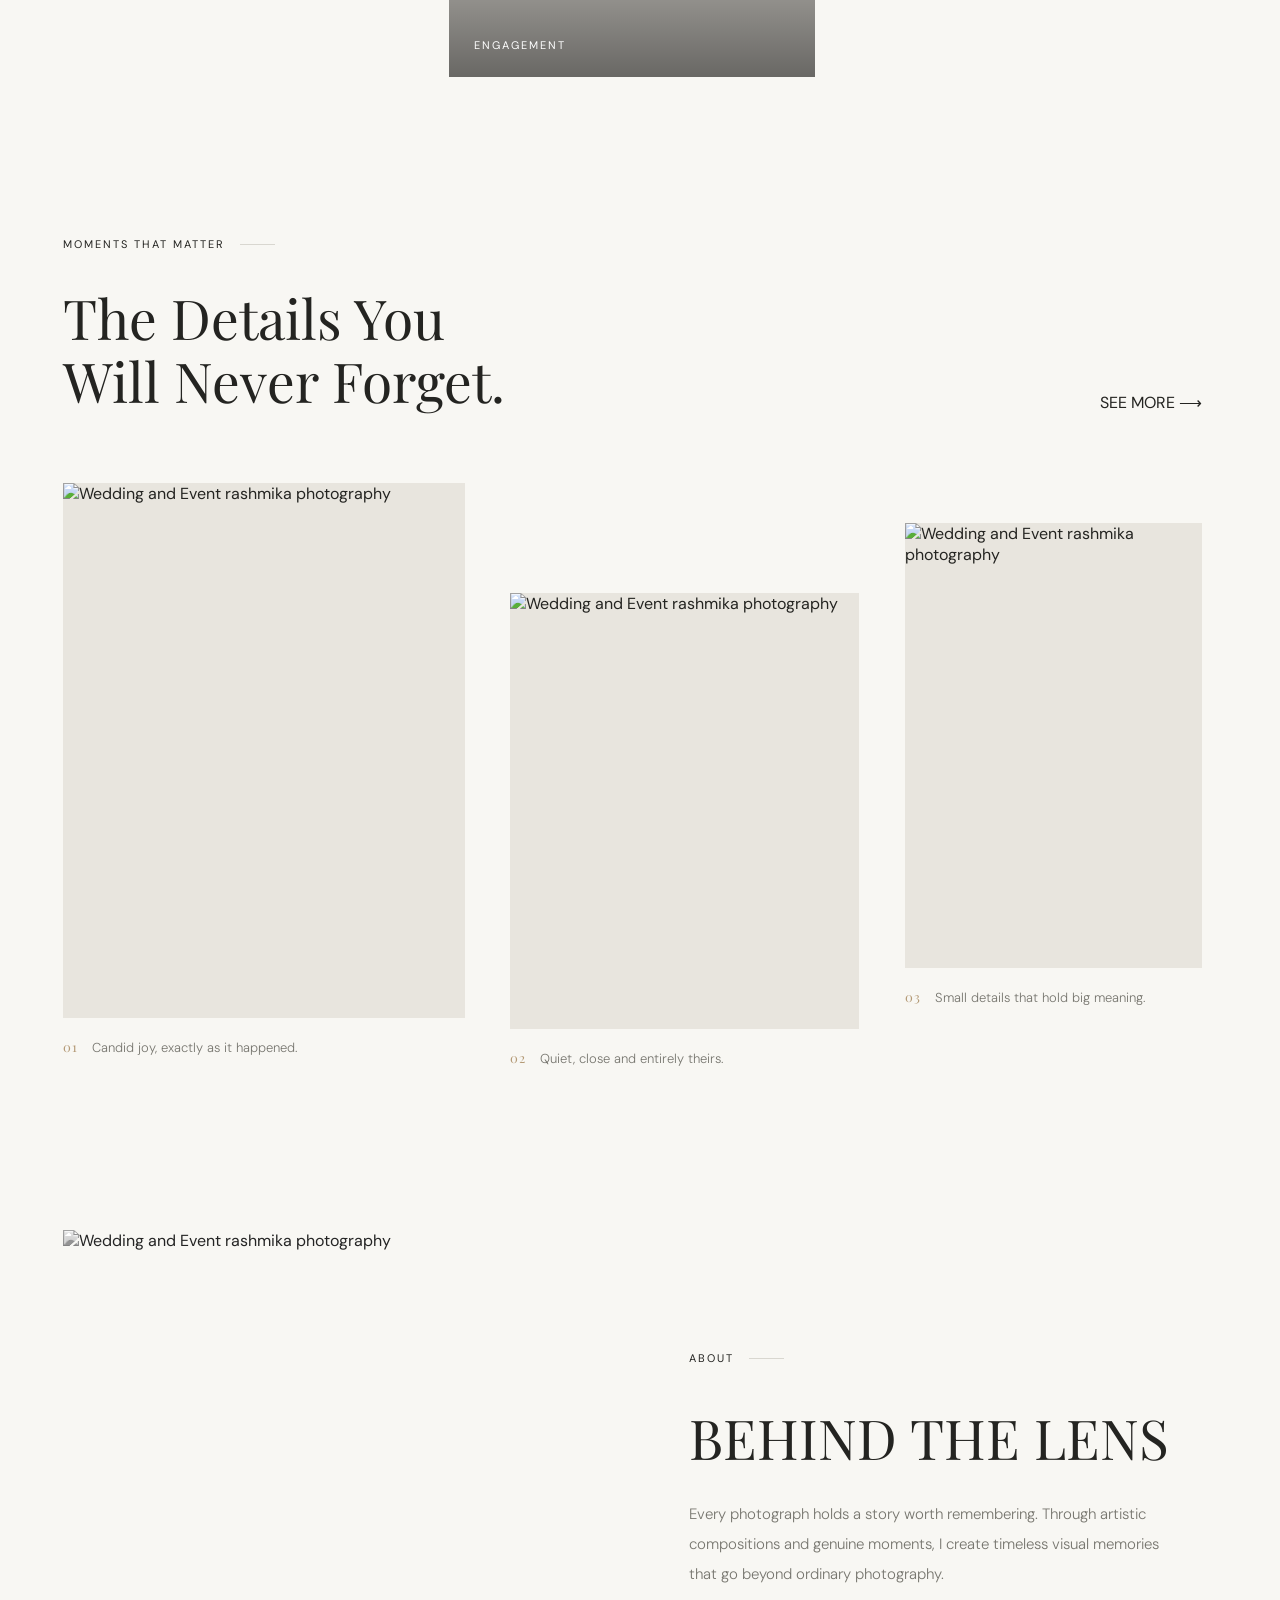
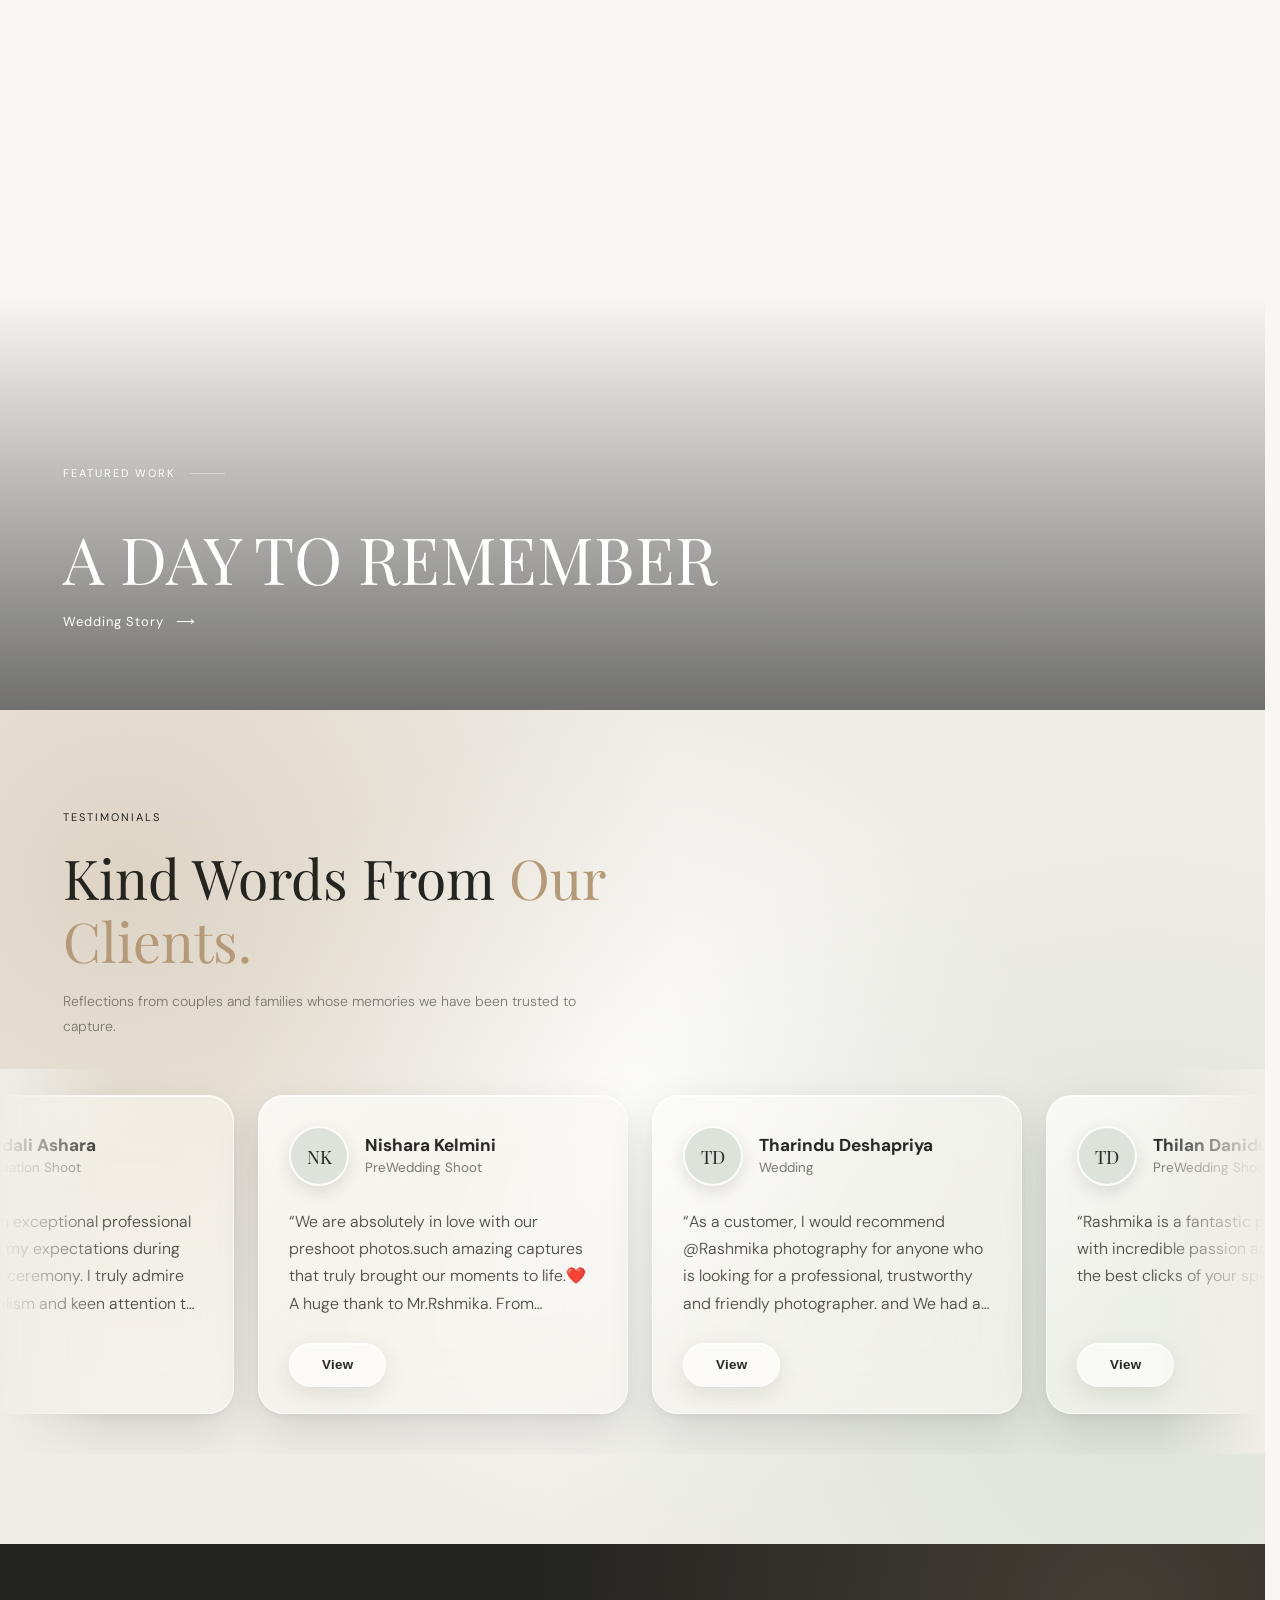
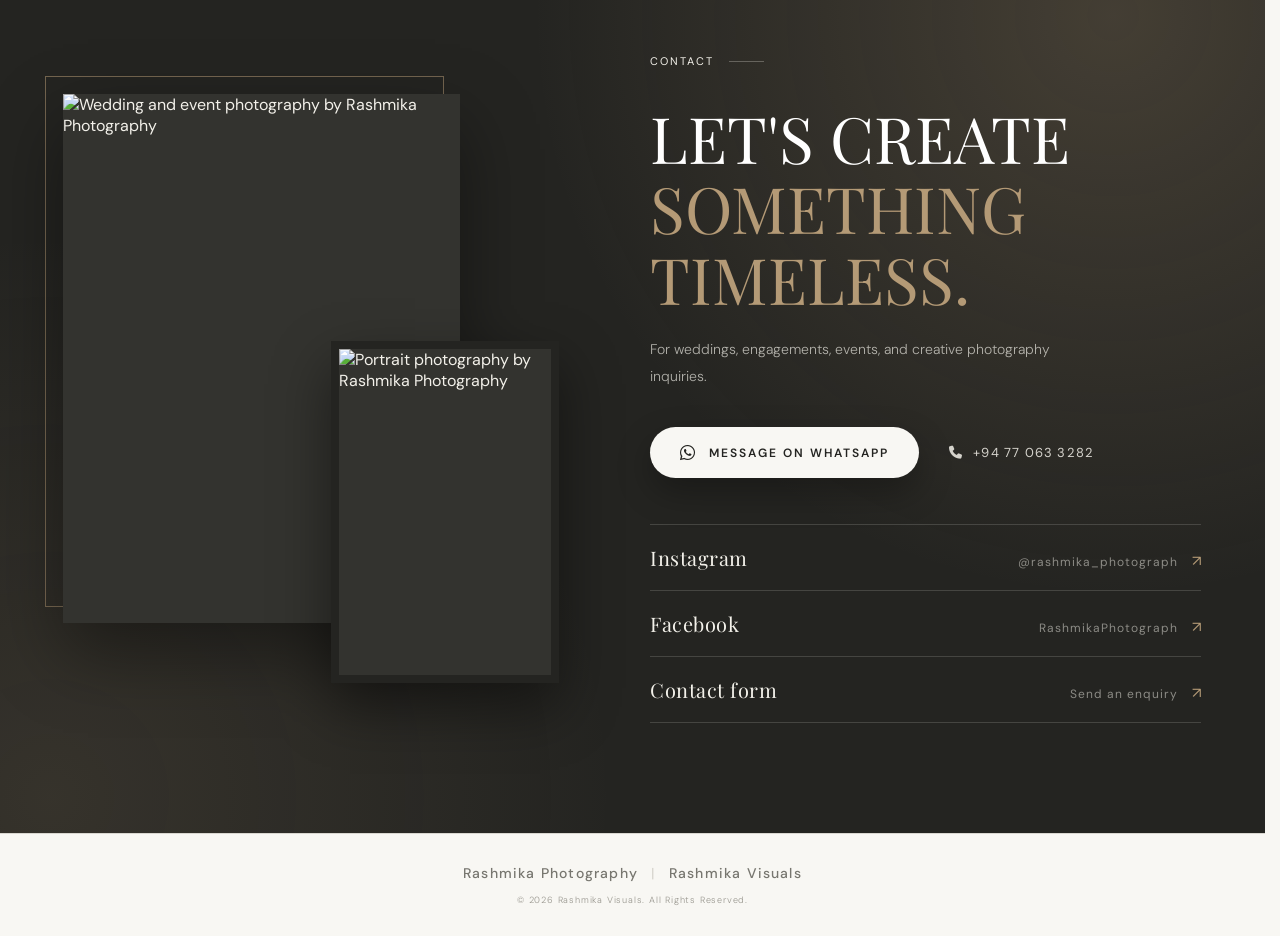
==== commit 356cd4f7: "Your commit message here" ====
--- a/index.html
+++ b/index.html
@@ -1788,7 +1788,7 @@
         <div class="portfolio-column">
             <div class="portfolio-item medium reveal reveal-delay-1">
                 <img
-                    src="https://image.rashmikaphotography.com/asset%20image/rashmika_photography-anuladevi.webp"
+                    src="https://pub-3adfe46346ca48c5ad54854e87810b03.r2.dev/gallery/graduationCinec/cinec%20(1).avif"
                     alt="Wedding and Event rashmika photography"
                     loading="lazy">
                 <div class="portfolio-title">Event</div>
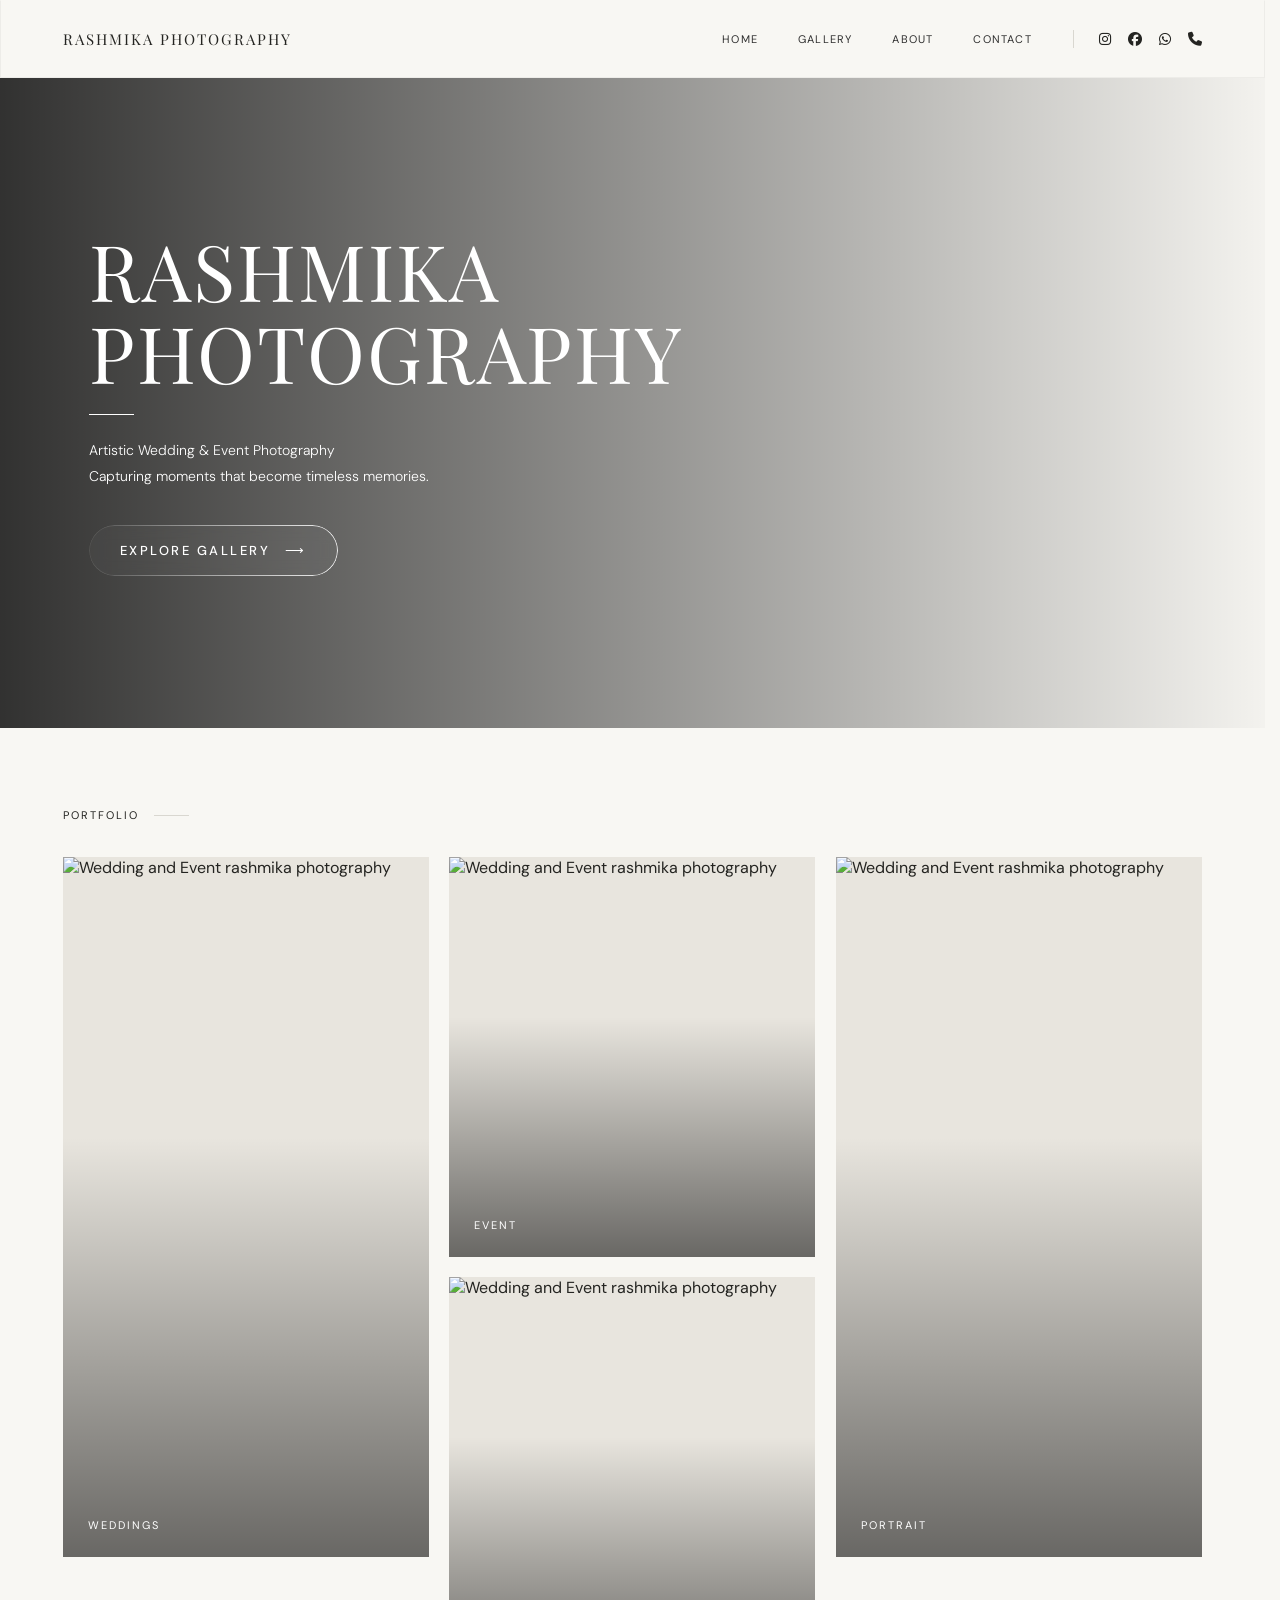
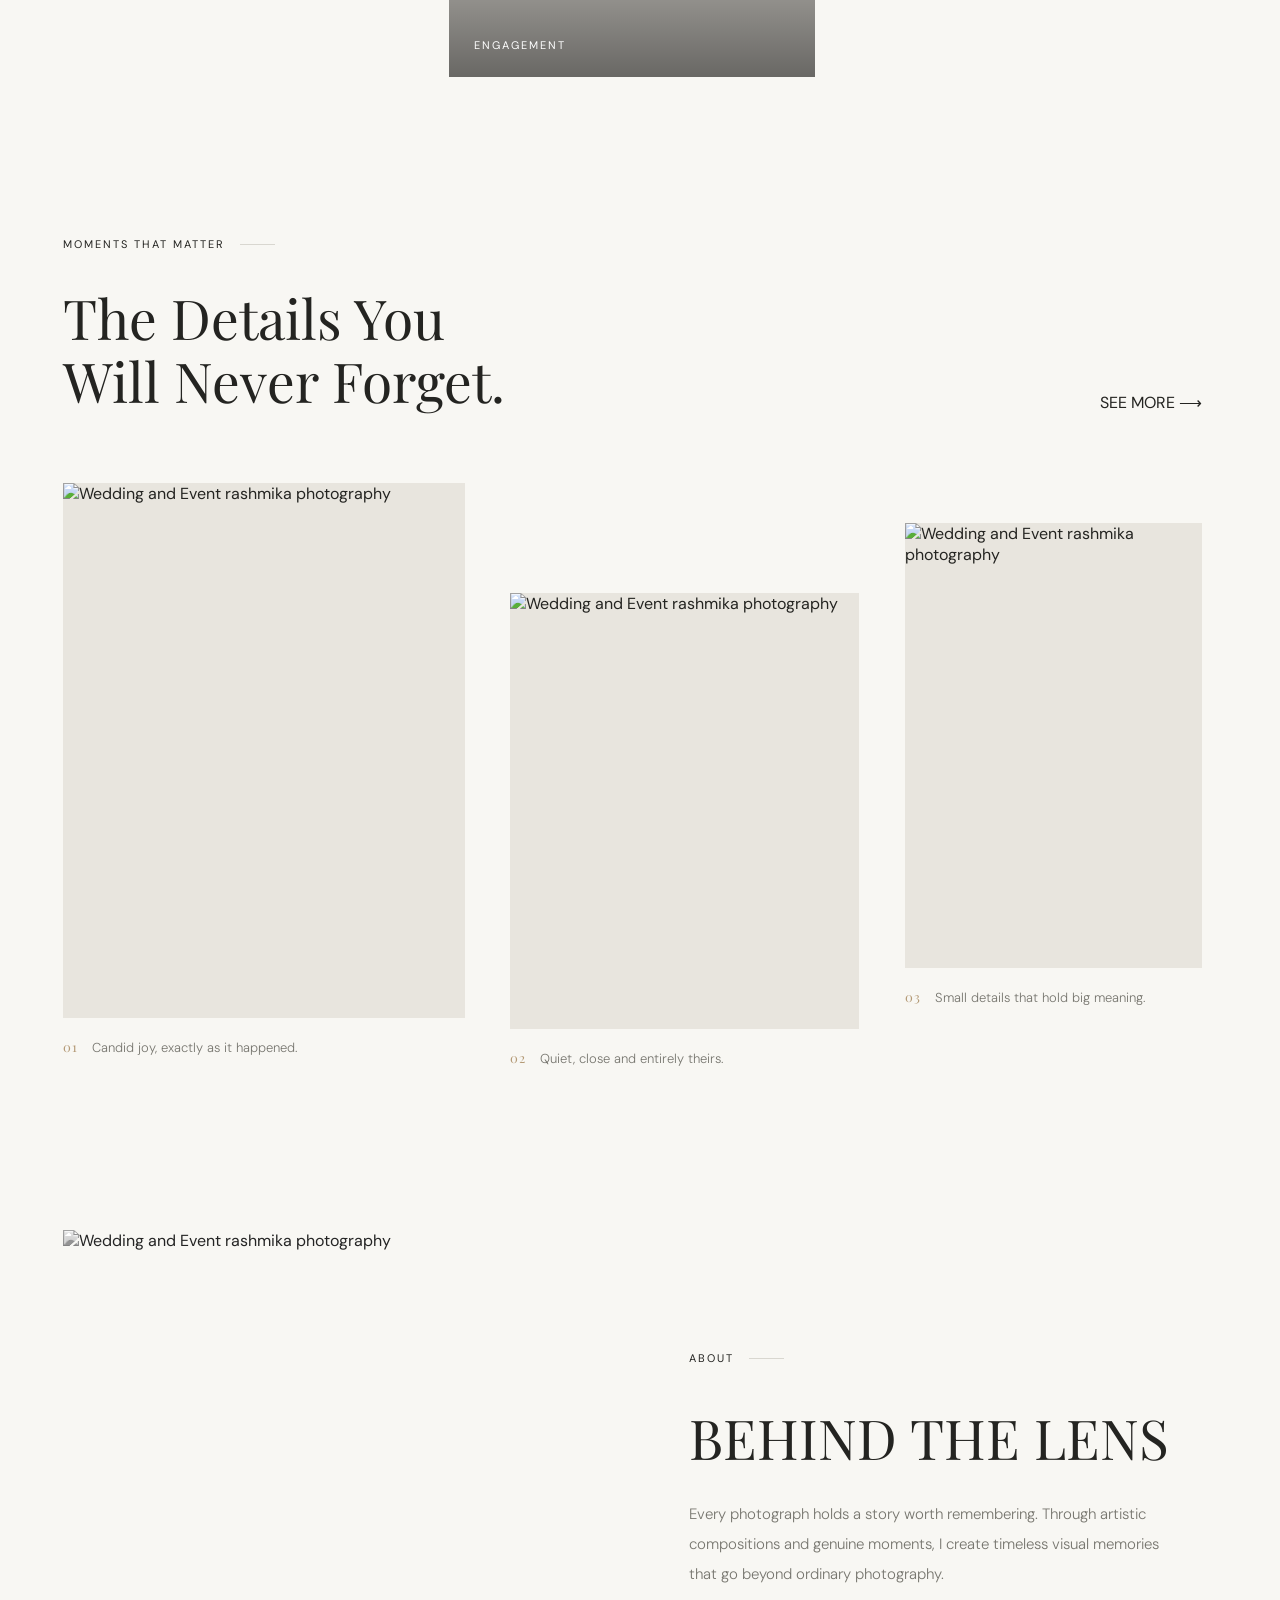
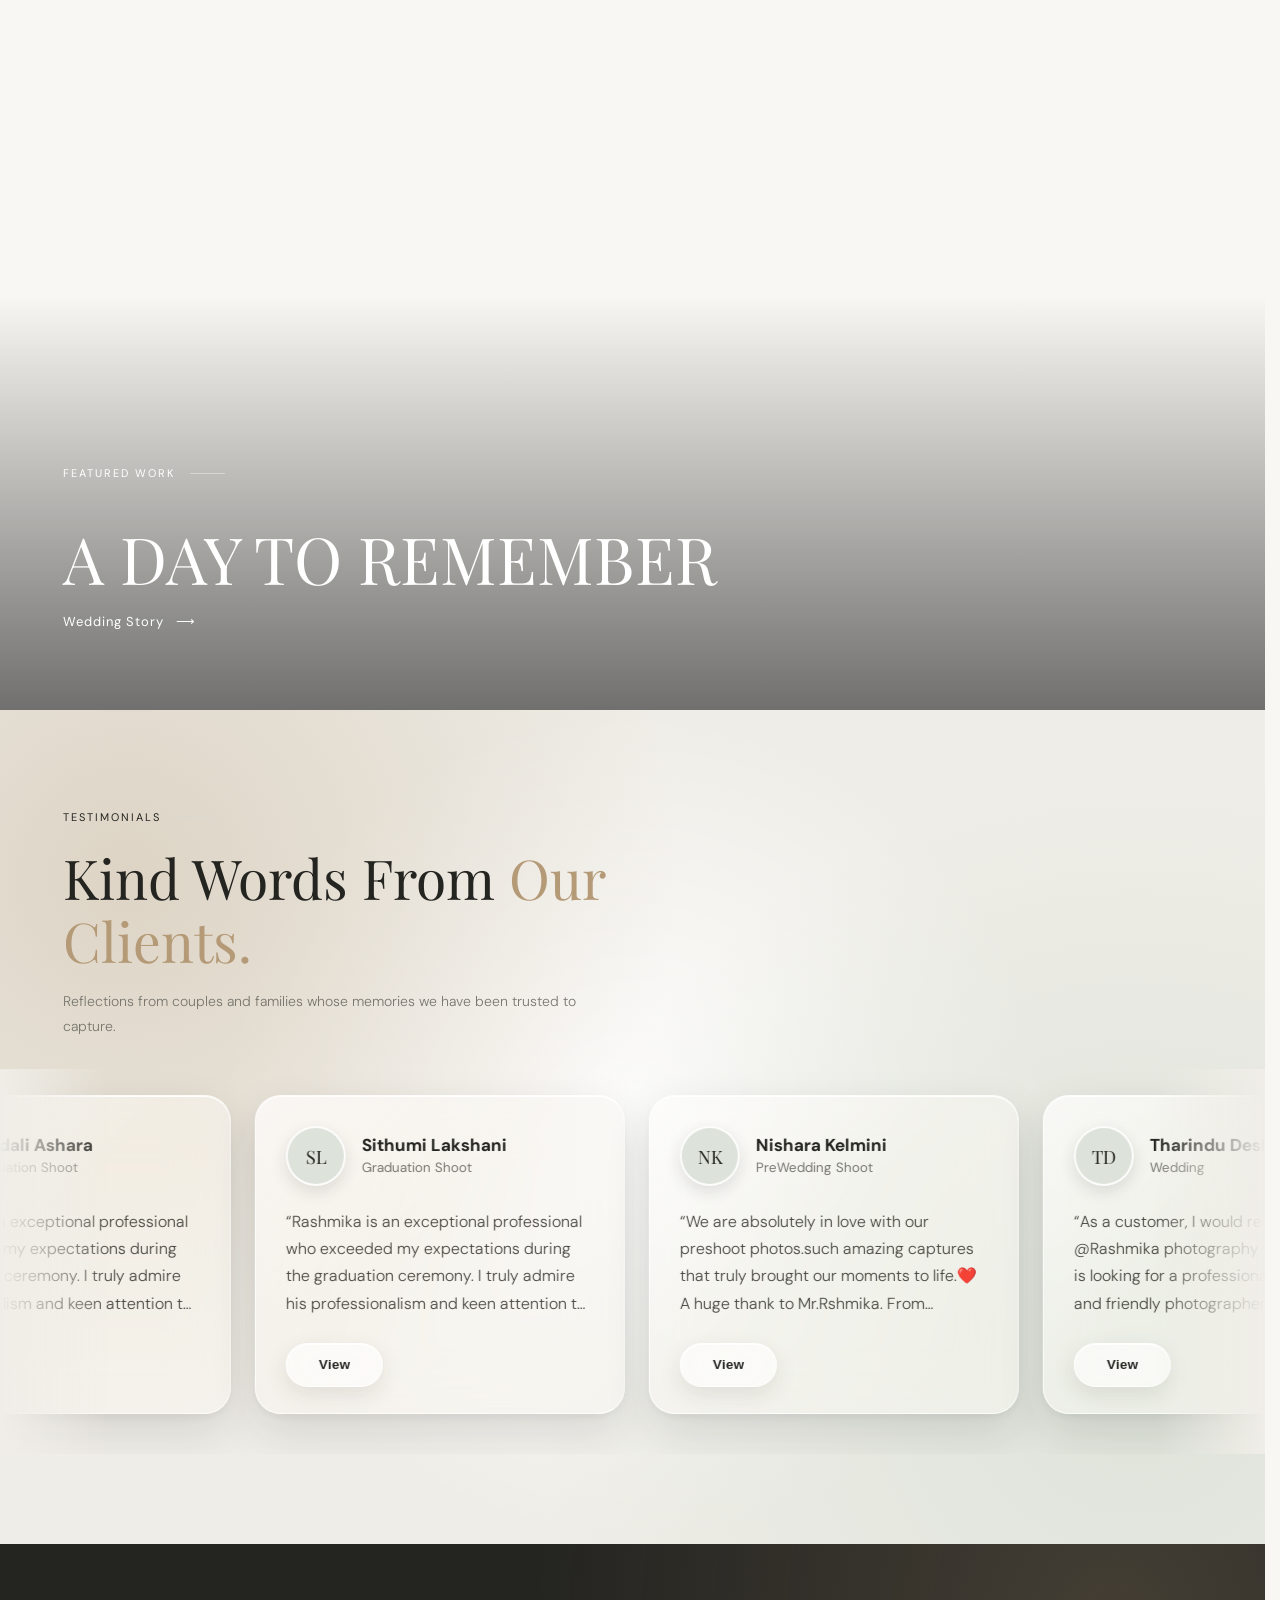
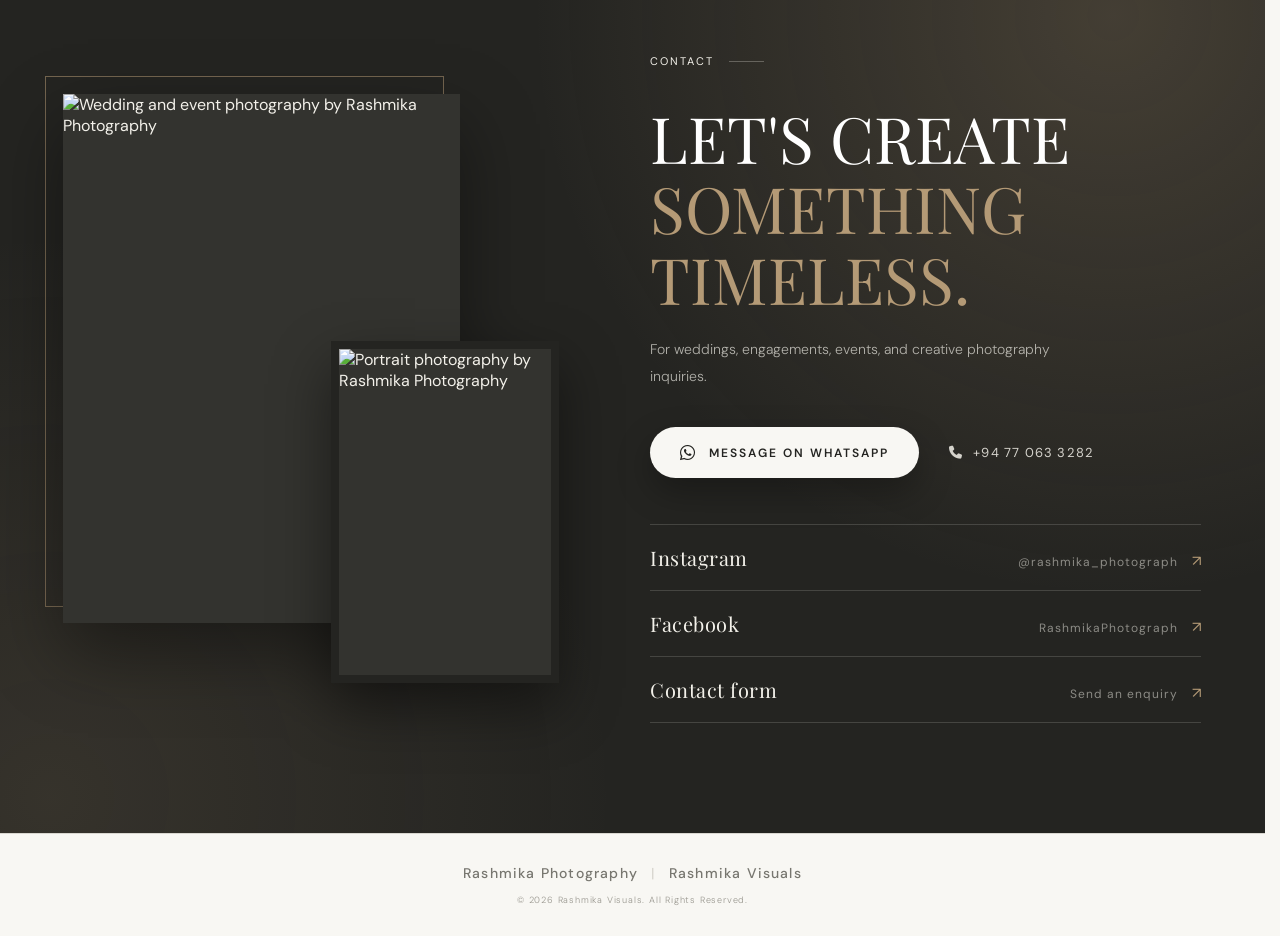
==== commit fee49fcb: "Your commit message here" ====
--- a/index.html
+++ b/index.html
@@ -2158,6 +2158,13 @@
             org: 'Graduation Shoot',
             photo: 'https://image.rashmikaphotography.com/Greview/sandaliGprofile.png',
             shot: 'https://image.rashmikaphotography.com/Greview/reviewScreenshots/SandaliAshara.avif',
+            text: 'Rashmika is an exceptional professional who exceeded my expectations during the graduation ceremony. I truly admire his professionalism and keen attention to detail, which enabled him to capture every moment perfectly. Furthermore, he ensured that I received the edited photographs as quickly as possible.'
+        },
+        {
+            name: 'Sithumi Lakshani',
+            org: 'Graduation Shoot',
+            photo: 'https://image.rashmikaphotography.com/Greview/sithuprofile.avif',
+            shot: 'https://image.rashmikaphotography.com/Greview/reviewScreenshots/sithumireviews.avif',
             text: 'Rashmika is an exceptional professional who exceeded my expectations during the graduation ceremony. I truly admire his professionalism and keen attention to detail, which enabled him to capture every moment perfectly. Furthermore, he ensured that I received the edited photographs as quickly as possible.'
         },
         {
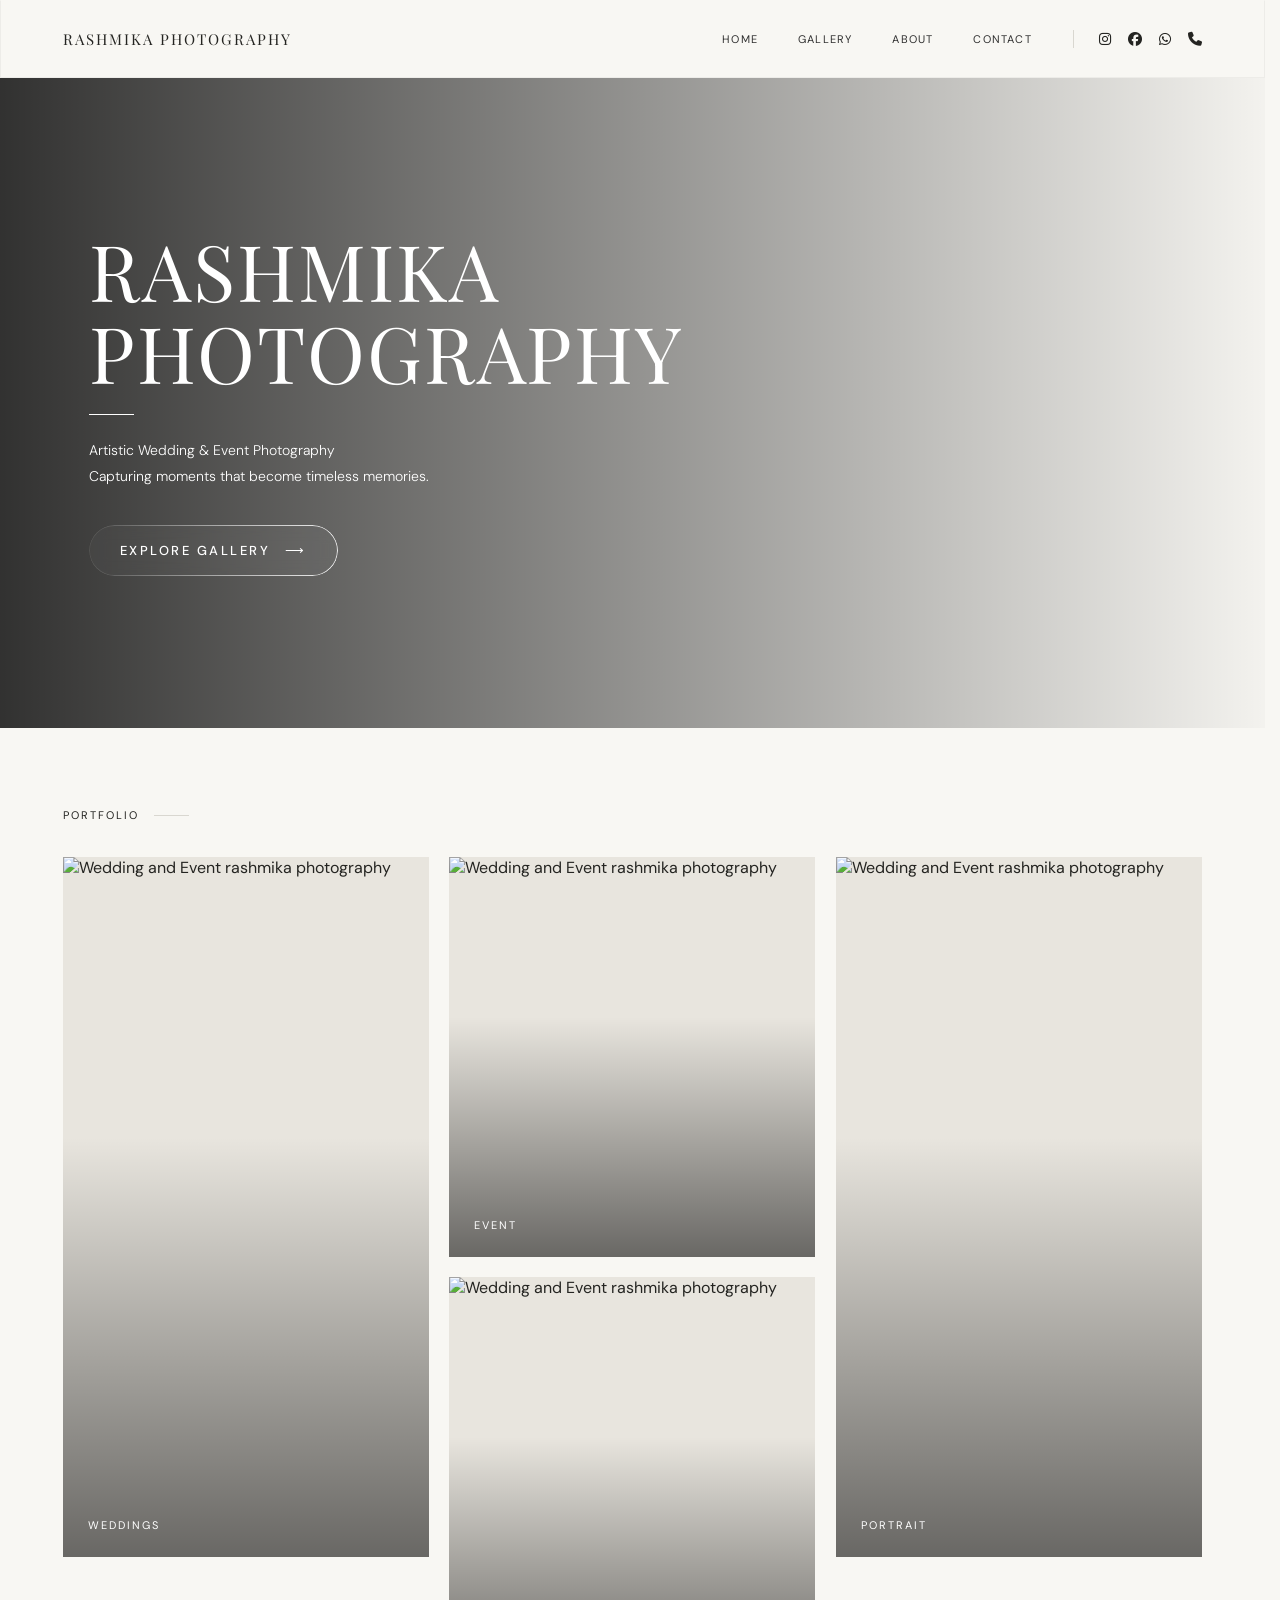
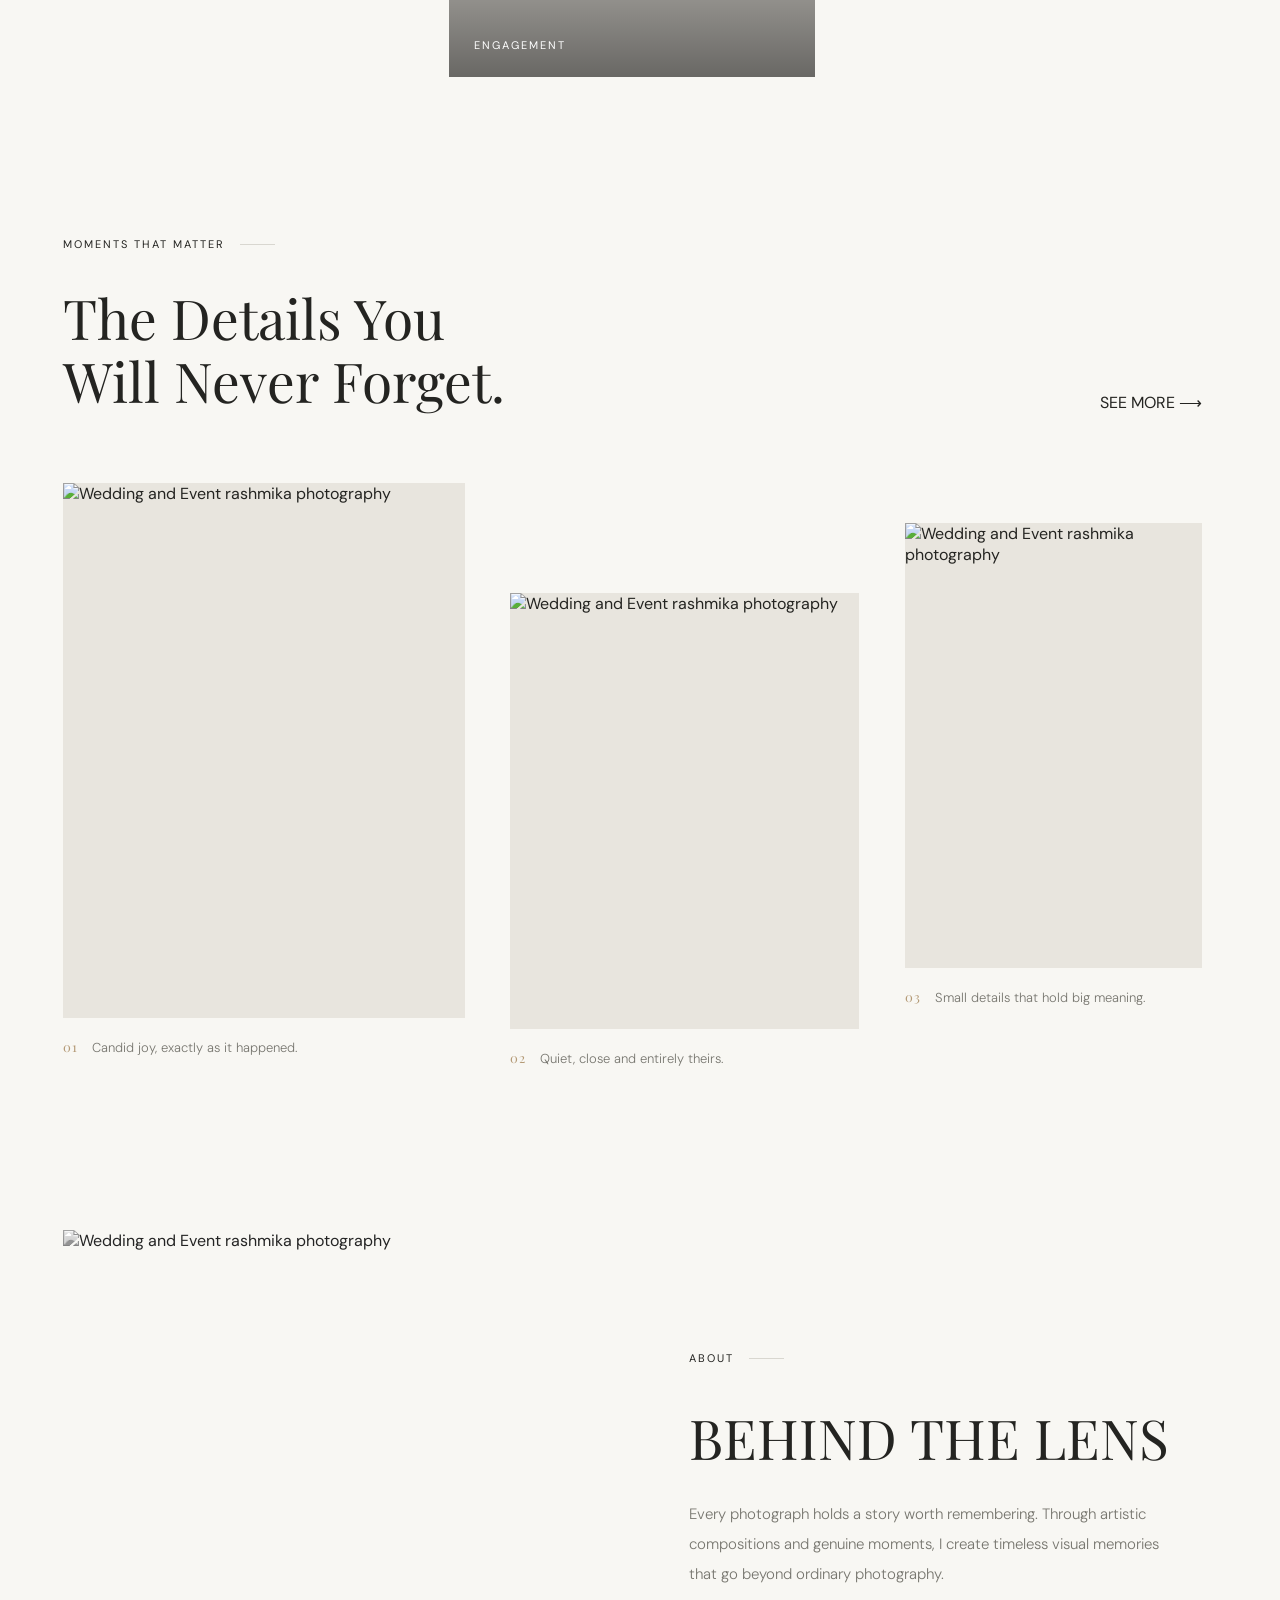
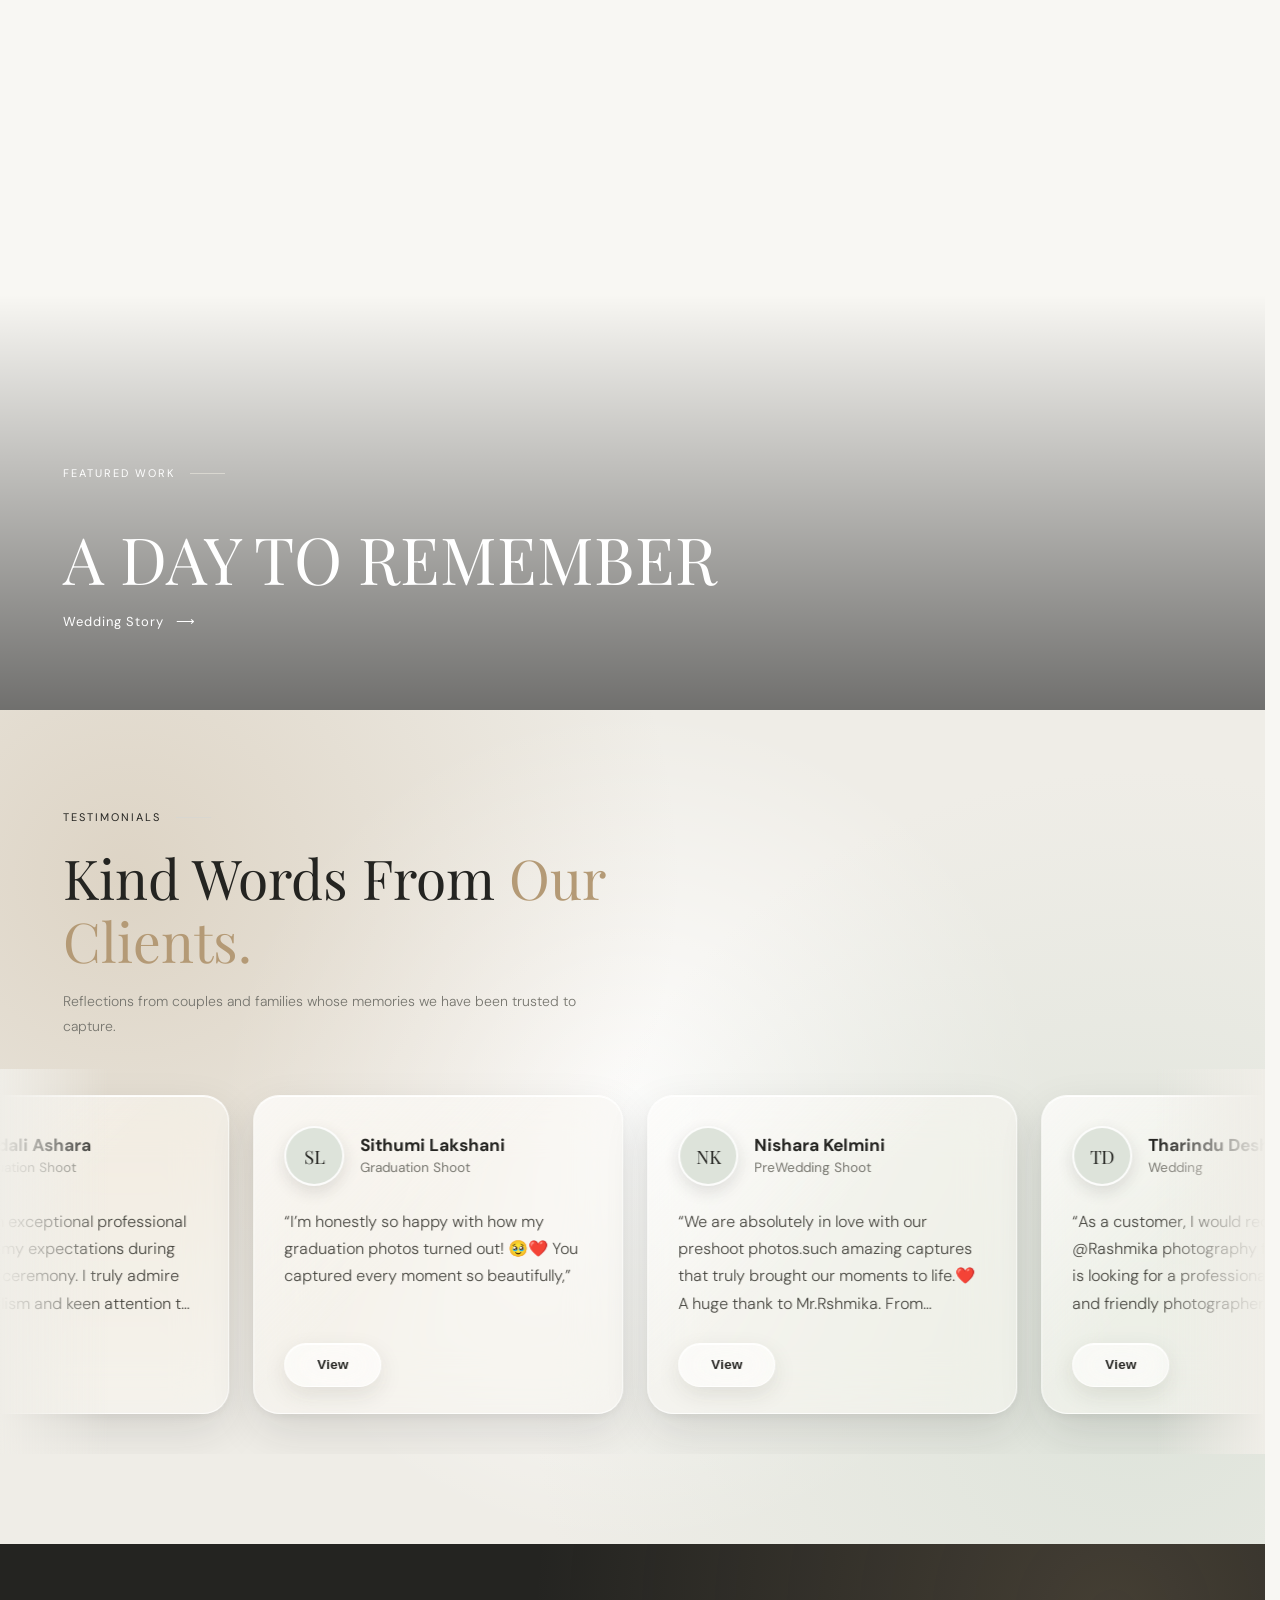
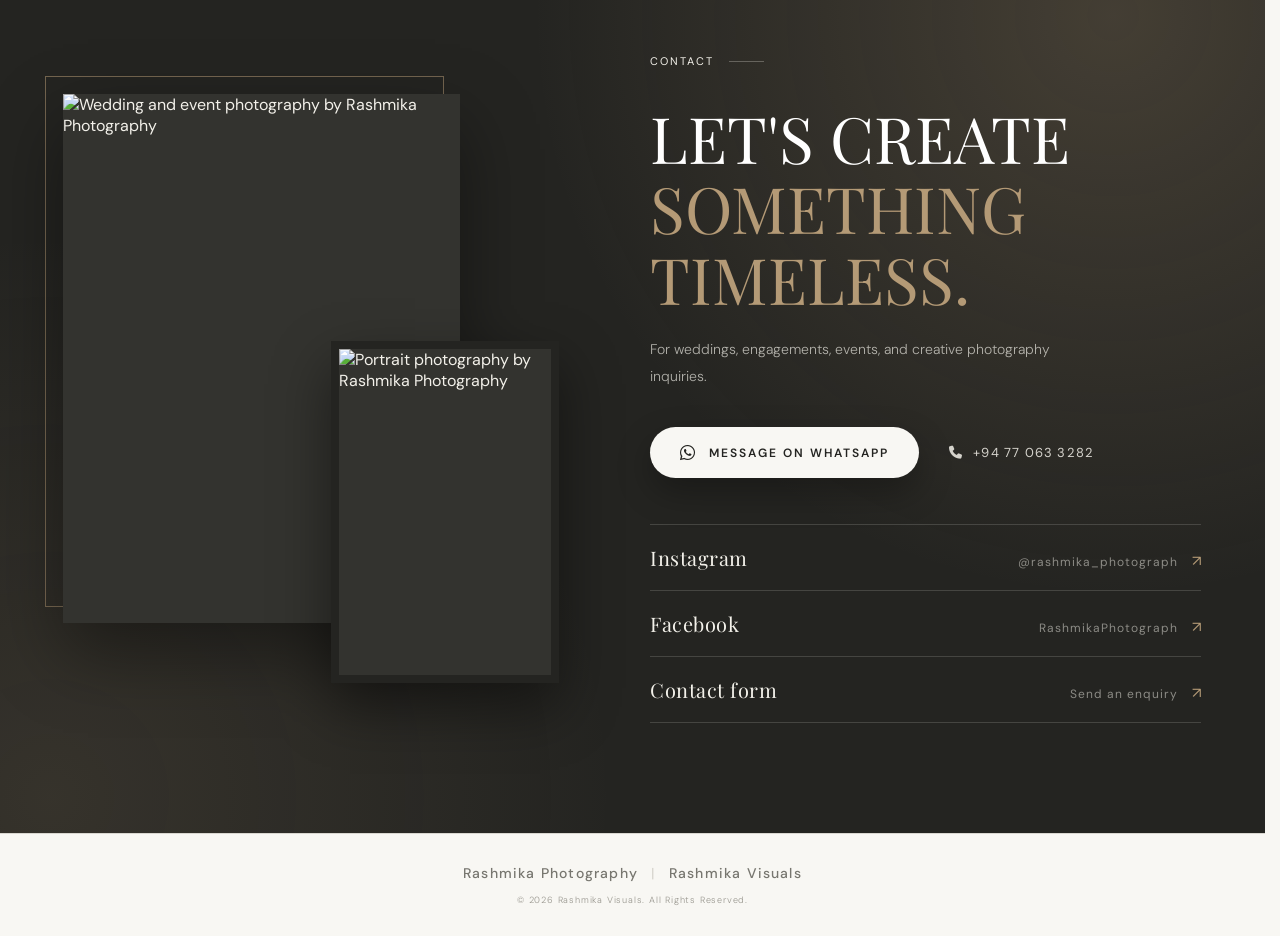
==== commit 52185341: "Your commit message here" ====
--- a/index.html
+++ b/index.html
@@ -2165,7 +2165,7 @@
             org: 'Graduation Shoot',
             photo: 'https://image.rashmikaphotography.com/Greview/sithuprofile.avif',
             shot: 'https://image.rashmikaphotography.com/Greview/reviewScreenshots/sithumireviews.avif',
-            text: 'Rashmika is an exceptional professional who exceeded my expectations during the graduation ceremony. I truly admire his professionalism and keen attention to detail, which enabled him to capture every moment perfectly. Furthermore, he ensured that I received the edited photographs as quickly as possible.'
+            text: 'I’m honestly so happy with how my graduation photos turned out! 🥹❤️ You captured every moment so beautifully,'
         },
         {
             name: 'Nishara Kelmini',
